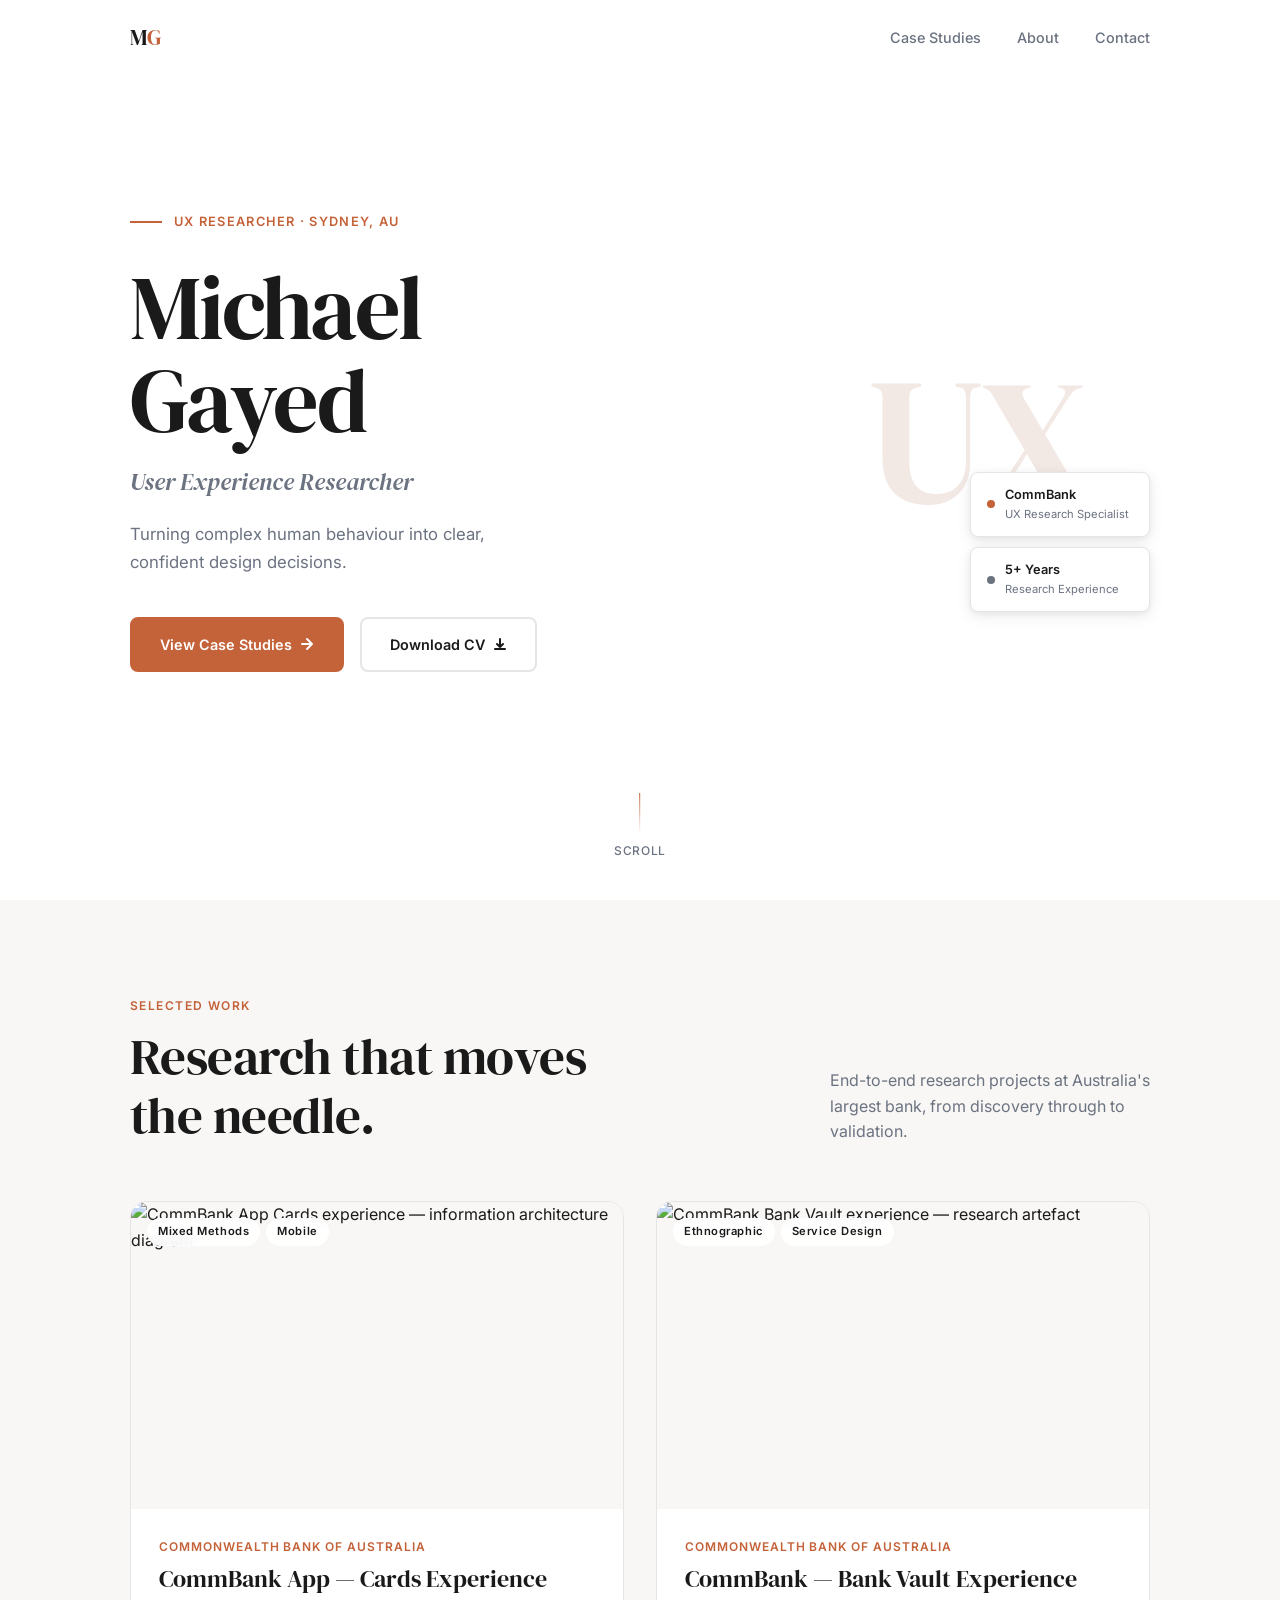
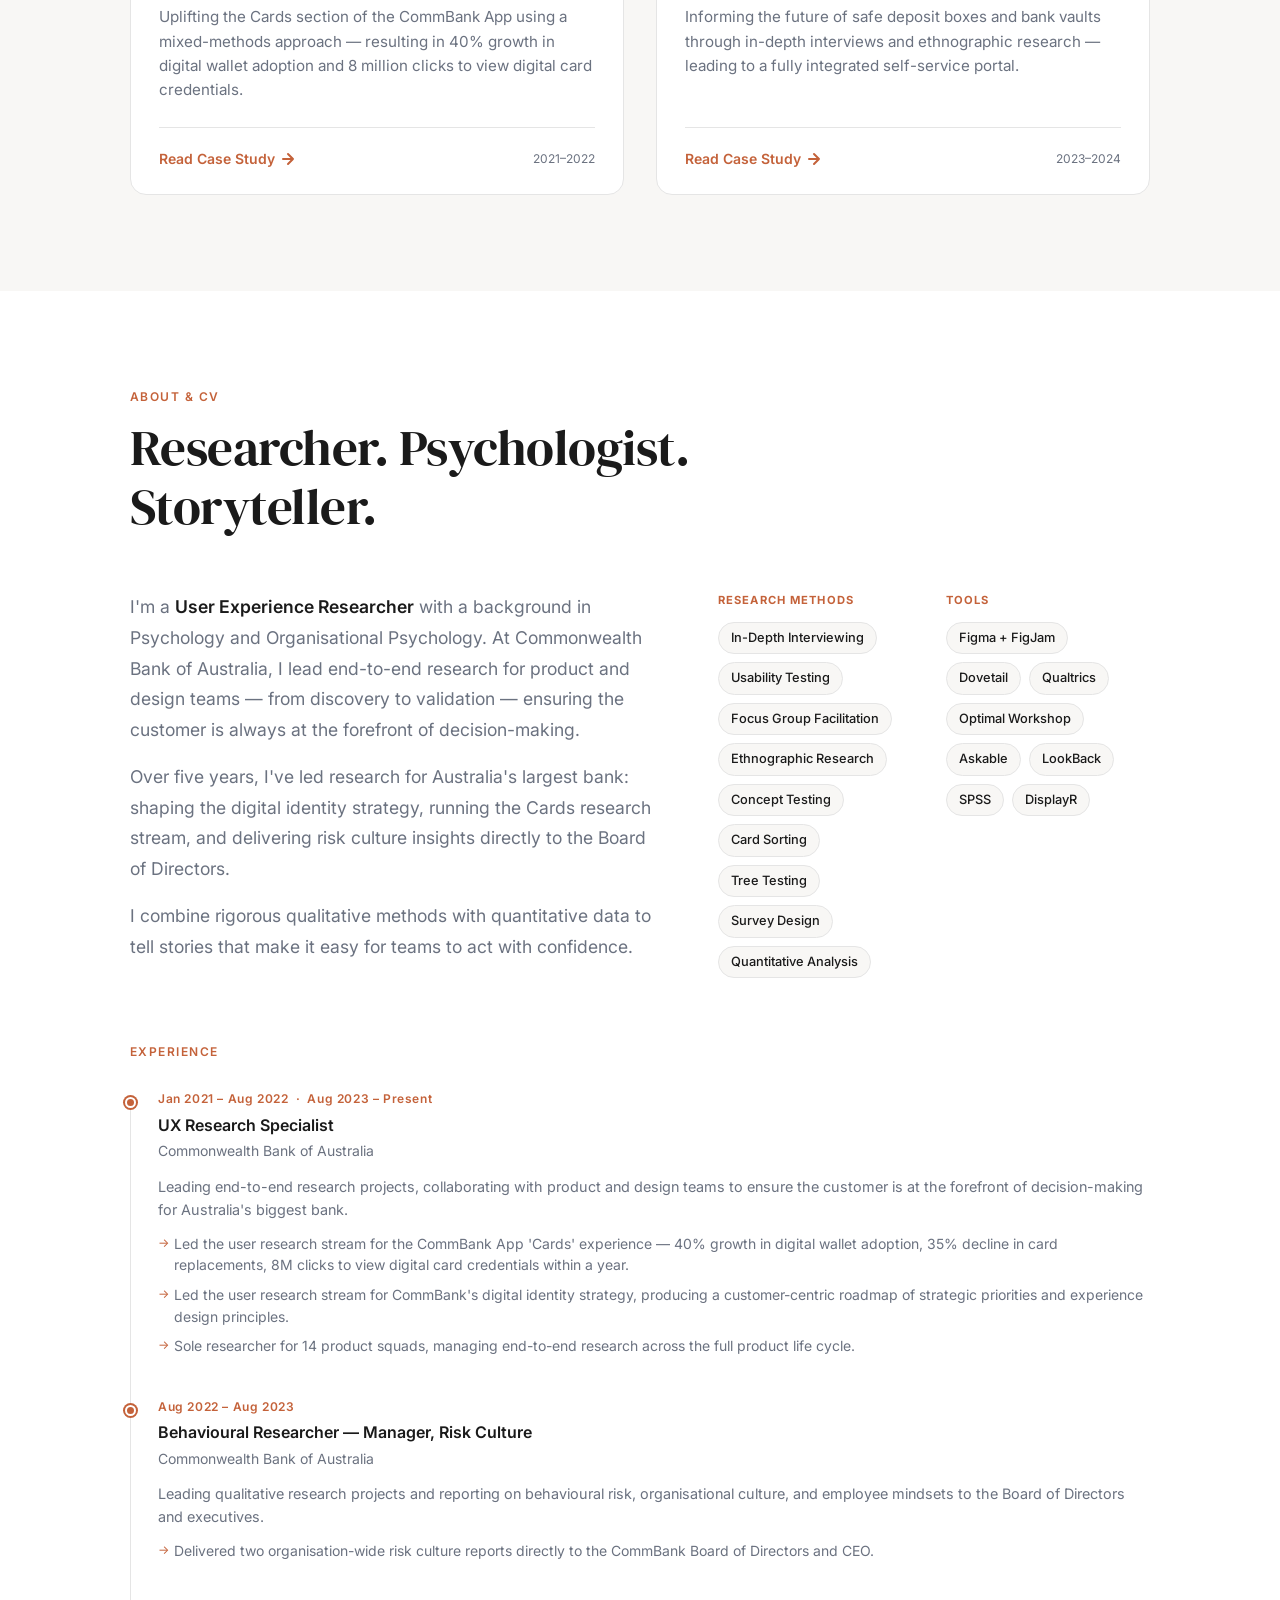
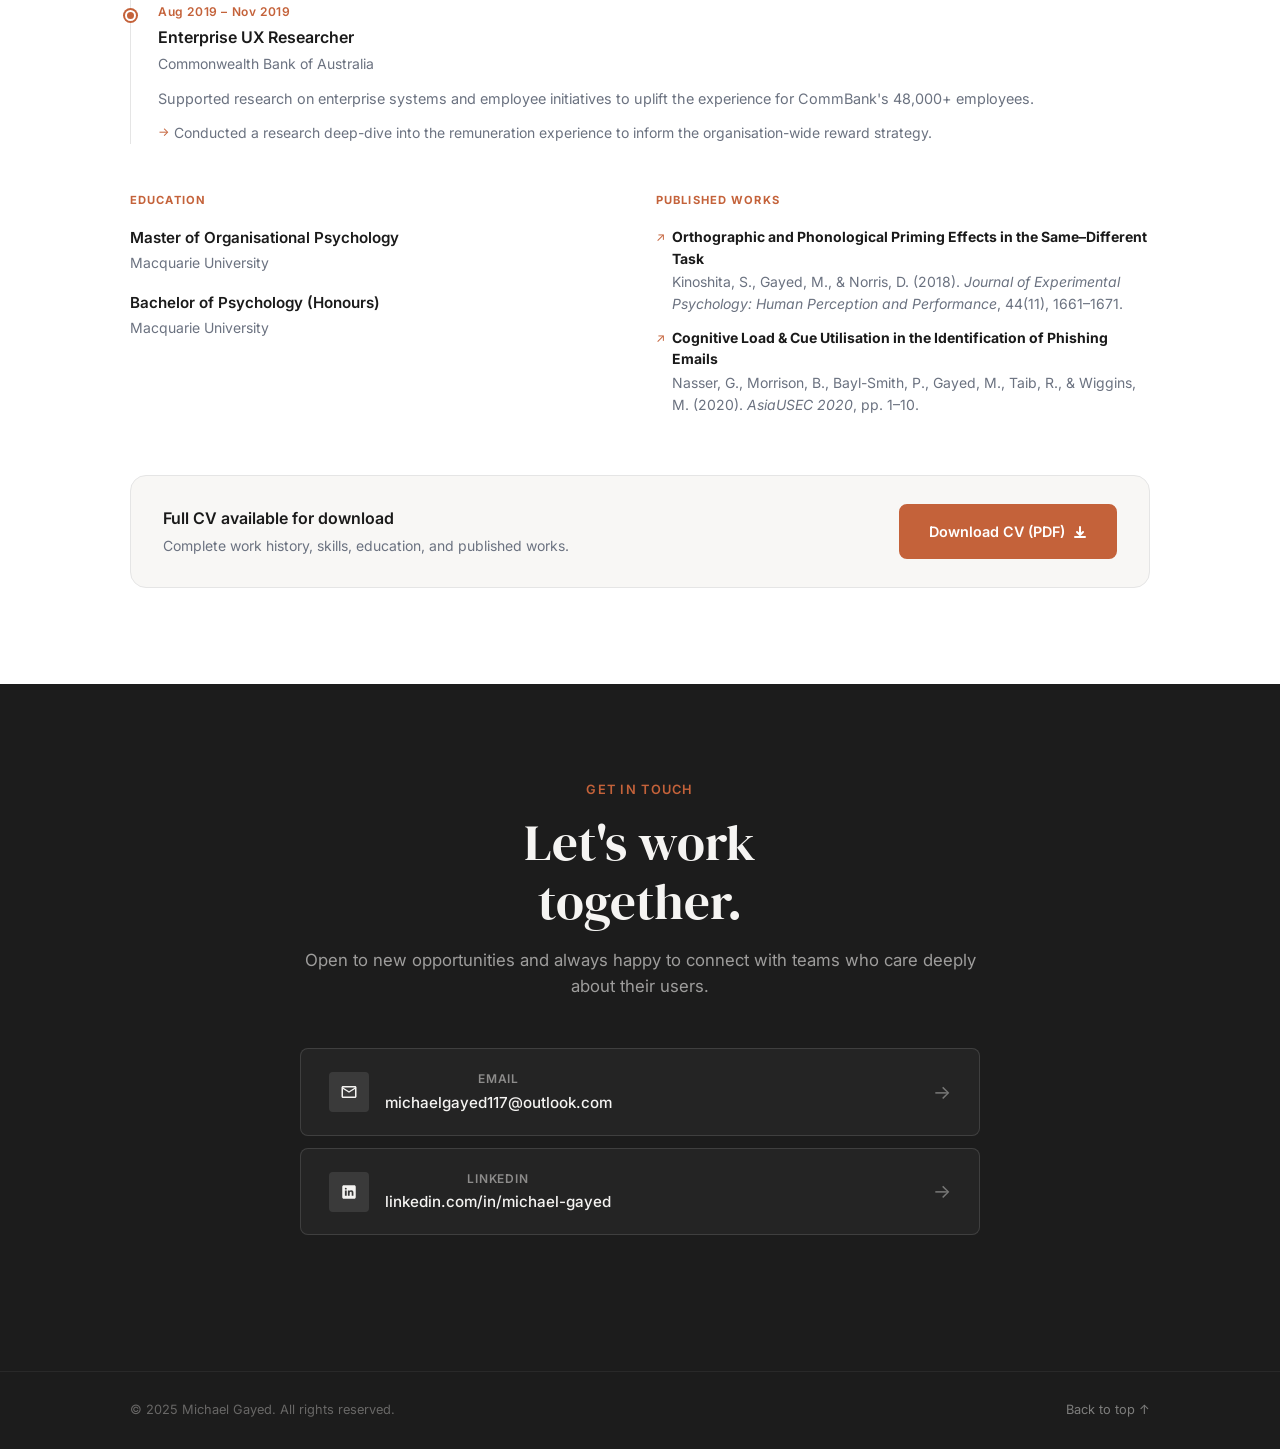
==== index.html @ c7fc8586 "Add portfolio website — HTML/CSS/JS with two case studies Builds the full personal portfolio for Mic" ====
<!DOCTYPE html>
<html lang="en">
<head>
  <meta charset="UTF-8" />
  <meta name="viewport" content="width=device-width, initial-scale=1.0" />
  <title>Michael Gayed — UX Researcher</title>
  <meta name="description" content="Michael Gayed is a User Experience Researcher at Commonwealth Bank of Australia, turning complex human behaviour into clear, confident design decisions." />
  <link rel="preconnect" href="https://fonts.googleapis.com" />
  <link rel="preconnect" href="https://fonts.gstatic.com" crossorigin />
  <link href="https://fonts.googleapis.com/css2?family=DM+Serif+Display:ital@0;1&family=Inter:wght@400;500;600;700&display=swap" rel="stylesheet" />
  <link rel="stylesheet" href="css/styles.css" />
</head>
<body>

  <!-- ============================================================
       NAV
       ============================================================ -->
  <nav class="nav" role="navigation" aria-label="Main navigation">
    <div class="nav__inner">
      <a href="#" class="nav__logo">M<span>G</span></a>
      <ul class="nav__links">
        <li><a href="#work">Case Studies</a></li>
        <li><a href="#about">About</a></li>
        <li><a href="#contact">Contact</a></li>
      </ul>
    </div>
  </nav>

  <!-- ============================================================
       HERO
       ============================================================ -->
  <section class="hero section" id="home">
    <div class="container">
      <div class="hero__inner">

        <div class="hero__content">
          <div class="hero__eyebrow fade-in">
            <div class="hero__eyebrow-line"></div>
            <span class="hero__eyebrow-text">UX Researcher · Sydney, AU</span>
          </div>

          <h1 class="hero__name fade-in fade-in-delay-1">Michael<br>Gayed</h1>

          <p class="hero__title fade-in fade-in-delay-2">User Experience Researcher</p>

          <p class="hero__tagline fade-in fade-in-delay-3">
            Turning complex human behaviour into clear,<br>confident design decisions.
          </p>

          <div class="hero__ctas fade-in fade-in-delay-4">
            <a href="#work" class="btn btn--primary">
              View Case Studies
              <svg width="14" height="14" viewBox="0 0 14 14" fill="none" stroke="currentColor" stroke-width="2" stroke-linecap="round" stroke-linejoin="round"><path d="M2 7h10M7 2l5 5-5 5"/></svg>
            </a>
            <a href="Content/Assests/CV _ Resume (Community).pdf" download class="btn btn--outline">
              Download CV
              <svg width="14" height="14" viewBox="0 0 14 14" fill="none" stroke="currentColor" stroke-width="2" stroke-linecap="round" stroke-linejoin="round"><path d="M7 2v8M4 7l3 3 3-3M2 12h10"/></svg>
            </a>
          </div>
        </div>

        <div class="hero__visual" aria-hidden="true">
          <div class="hero__abstract">
            <span class="hero__abstract-text">UX</span>
            <div class="hero__badge-stack">
              <div class="hero__badge">
                <div class="hero__badge-dot"></div>
                <div>
                  <div class="hero__badge-label">CommBank</div>
                  <div class="hero__badge-sub">UX Research Specialist</div>
                </div>
              </div>
              <div class="hero__badge">
                <div class="hero__badge-dot" style="background:#6B7280"></div>
                <div>
                  <div class="hero__badge-label">5+ Years</div>
                  <div class="hero__badge-sub">Research Experience</div>
                </div>
              </div>
            </div>
          </div>
        </div>

      </div>
    </div>

    <div class="hero__scroll" aria-hidden="true">
      <div class="hero__scroll-line"></div>
      <span>Scroll</span>
    </div>
  </section>

  <!-- ============================================================
       CASE STUDIES
       ============================================================ -->
  <section class="section section--surface" id="work">
    <div class="container">

      <div class="work__header">
        <div class="work__heading-group fade-in">
          <span class="section-label">Selected Work</span>
          <h2 class="display-lg">Research that moves<br>the needle.</h2>
        </div>
        <p class="body-md text-secondary fade-in fade-in-delay-1" style="max-width:320px">
          End-to-end research projects at Australia's largest bank, from discovery through to validation.
        </p>
      </div>

      <div class="grid-2">

        <!-- Card 1: CommBank Cards -->
        <article class="card fade-in fade-in-delay-1">
          <div class="card__thumb">
            <img
              src="Content/Assests/images/Case study 1 images/image 12.png"
              alt="CommBank App Cards experience — information architecture diagram"
              loading="lazy"
            />
            <div class="card__tags">
              <span class="tag">Mixed Methods</span>
              <span class="tag">Mobile</span>
            </div>
          </div>
          <div class="card__body">
            <div class="card__org">Commonwealth Bank of Australia</div>
            <h3 class="card__title">CommBank App — Cards Experience</h3>
            <p class="card__summary">
              Uplifting the Cards section of the CommBank App using a mixed-methods approach — resulting in 40% growth in digital wallet adoption and 8 million clicks to view digital card credentials.
            </p>
            <div class="card__footer">
              <a href="case-study-1.html" class="card__link">
                Read Case Study
                <svg width="14" height="14" viewBox="0 0 14 14" fill="none" stroke="currentColor" stroke-width="2" stroke-linecap="round" stroke-linejoin="round"><path d="M2 7h10M7 2l5 5-5 5"/></svg>
              </a>
              <div class="card__meta-row">
                <span class="card__meta-item">2021–2022</span>
              </div>
            </div>
          </div>
        </article>

        <!-- Card 2: Bank Vault -->
        <article class="card fade-in fade-in-delay-2">
          <div class="card__thumb">
            <img
              src="Content/Assests/images/Case study 2 images/image 13.png"
              alt="CommBank Bank Vault experience — research artefact"
              loading="lazy"
            />
            <div class="card__tags">
              <span class="tag">Ethnographic</span>
              <span class="tag">Service Design</span>
            </div>
          </div>
          <div class="card__body">
            <div class="card__org">Commonwealth Bank of Australia</div>
            <h3 class="card__title">CommBank — Bank Vault Experience</h3>
            <p class="card__summary">
              Informing the future of safe deposit boxes and bank vaults through in-depth interviews and ethnographic research — leading to a fully integrated self-service portal.
            </p>
            <div class="card__footer">
              <a href="case-study-2.html" class="card__link">
                Read Case Study
                <svg width="14" height="14" viewBox="0 0 14 14" fill="none" stroke="currentColor" stroke-width="2" stroke-linecap="round" stroke-linejoin="round"><path d="M2 7h10M7 2l5 5-5 5"/></svg>
              </a>
              <div class="card__meta-row">
                <span class="card__meta-item">2023–2024</span>
              </div>
            </div>
          </div>
        </article>

      </div>
    </div>
  </section>

  <!-- ============================================================
       ABOUT / CV
       ============================================================ -->
  <section class="section" id="about">
    <div class="container">

      <div class="fade-in" style="margin-bottom:56px">
        <span class="section-label">About &amp; CV</span>
        <h2 class="display-lg">Researcher. Psychologist.<br>Storyteller.</h2>
      </div>

      <!-- Bio + Skills -->
      <div class="about__top">
        <div class="about__bio fade-in fade-in-delay-1">
          <p>
            I'm a <strong>User Experience Researcher</strong> with a background in Psychology and Organisational Psychology. At Commonwealth Bank of Australia, I lead end-to-end research for product and design teams — from discovery to validation — ensuring the customer is always at the forefront of decision-making.
          </p>
          <p>
            Over five years, I've led research for Australia's largest bank: shaping the digital identity strategy, running the Cards research stream, and delivering risk culture insights directly to the Board of Directors.
          </p>
          <p>
            I combine rigorous qualitative methods with quantitative data to tell stories that make it easy for teams to act with confidence.
          </p>
        </div>

        <div class="skills-grid fade-in fade-in-delay-2">
          <div>
            <div class="skills-group__label">Research Methods</div>
            <div class="skills-group__tags">
              <span class="skill-tag">In-Depth Interviewing</span>
              <span class="skill-tag">Usability Testing</span>
              <span class="skill-tag">Focus Group Facilitation</span>
              <span class="skill-tag">Ethnographic Research</span>
              <span class="skill-tag">Concept Testing</span>
              <span class="skill-tag">Card Sorting</span>
              <span class="skill-tag">Tree Testing</span>
              <span class="skill-tag">Survey Design</span>
              <span class="skill-tag">Quantitative Analysis</span>
            </div>
          </div>
          <div>
            <div class="skills-group__label">Tools</div>
            <div class="skills-group__tags">
              <span class="skill-tag">Figma + FigJam</span>
              <span class="skill-tag">Dovetail</span>
              <span class="skill-tag">Qualtrics</span>
              <span class="skill-tag">Optimal Workshop</span>
              <span class="skill-tag">Askable</span>
              <span class="skill-tag">LookBack</span>
              <span class="skill-tag">SPSS</span>
              <span class="skill-tag">DisplayR</span>
            </div>
          </div>
        </div>
      </div>

      <!-- Experience Timeline -->
      <div class="fade-in">
        <span class="section-label" style="margin-bottom:28px">Experience</span>
        <div class="timeline">

          <div class="timeline__item">
            <div class="timeline__dot"></div>
            <div class="timeline__date">Jan 2021 – Aug 2022 &nbsp;·&nbsp; Aug 2023 – Present</div>
            <div class="timeline__role">UX Research Specialist</div>
            <div class="timeline__org">Commonwealth Bank of Australia</div>
            <p class="timeline__desc">
              Leading end-to-end research projects, collaborating with product and design teams to ensure the customer is at the forefront of decision-making for Australia's biggest bank.
            </p>
            <ul class="timeline__achievements">
              <li>Led the user research stream for the CommBank App 'Cards' experience — 40% growth in digital wallet adoption, 35% decline in card replacements, 8M clicks to view digital card credentials within a year.</li>
              <li>Led the user research stream for CommBank's digital identity strategy, producing a customer-centric roadmap of strategic priorities and experience design principles.</li>
              <li>Sole researcher for 14 product squads, managing end-to-end research across the full product life cycle.</li>
            </ul>
          </div>

          <div class="timeline__item">
            <div class="timeline__dot"></div>
            <div class="timeline__date">Aug 2022 – Aug 2023</div>
            <div class="timeline__role">Behavioural Researcher — Manager, Risk Culture</div>
            <div class="timeline__org">Commonwealth Bank of Australia</div>
            <p class="timeline__desc">
              Leading qualitative research projects and reporting on behavioural risk, organisational culture, and employee mindsets to the Board of Directors and executives.
            </p>
            <ul class="timeline__achievements">
              <li>Delivered two organisation-wide risk culture reports directly to the CommBank Board of Directors and CEO.</li>
            </ul>
          </div>

          <div class="timeline__item">
            <div class="timeline__dot"></div>
            <div class="timeline__date">Aug 2019 – Nov 2019</div>
            <div class="timeline__role">Enterprise UX Researcher</div>
            <div class="timeline__org">Commonwealth Bank of Australia</div>
            <p class="timeline__desc">
              Supported research on enterprise systems and employee initiatives to uplift the experience for CommBank's 48,000+ employees.
            </p>
            <ul class="timeline__achievements">
              <li>Conducted a research deep-dive into the remuneration experience to inform the organisation-wide reward strategy.</li>
            </ul>
          </div>

        </div>
      </div>

      <!-- Education + Publications -->
      <div class="about__bottom fade-in">
        <div>
          <div class="about__section-title">Education</div>
          <div class="edu-item">
            <div class="edu-item__degree">Master of Organisational Psychology</div>
            <div class="edu-item__school">Macquarie University</div>
          </div>
          <div class="edu-item">
            <div class="edu-item__degree">Bachelor of Psychology (Honours)</div>
            <div class="edu-item__school">Macquarie University</div>
          </div>
        </div>
        <div>
          <div class="about__section-title">Published Works</div>
          <div class="pub-item">
            <strong>Orthographic and Phonological Priming Effects in the Same–Different Task</strong>
            Kinoshita, S., Gayed, M., &amp; Norris, D. (2018). <em>Journal of Experimental Psychology: Human Perception and Performance</em>, 44(11), 1661–1671.
          </div>
          <div class="pub-item">
            <strong>Cognitive Load &amp; Cue Utilisation in the Identification of Phishing Emails</strong>
            Nasser, G., Morrison, B., Bayl-Smith, P., Gayed, M., Taib, R., &amp; Wiggins, M. (2020). <em>AsiaUSEC 2020</em>, pp. 1–10.
          </div>
        </div>
      </div>

      <!-- CV Download CTA -->
      <div class="about__cv-cta fade-in">
        <div class="about__cv-text">
          <h4>Full CV available for download</h4>
          <p>Complete work history, skills, education, and published works.</p>
        </div>
        <a href="Content/Assests/CV _ Resume (Community).pdf" download class="btn btn--primary">
          Download CV (PDF)
          <svg width="14" height="14" viewBox="0 0 14 14" fill="none" stroke="currentColor" stroke-width="2" stroke-linecap="round" stroke-linejoin="round"><path d="M7 2v8M4 7l3 3 3-3M2 12h10"/></svg>
        </a>
      </div>

    </div>
  </section>

  <!-- ============================================================
       CONTACT
       ============================================================ -->
  <section class="section section--dark" id="contact">
    <div class="container">
      <div class="contact__inner">

        <p class="contact__sub fade-in" style="font-size:0.8rem;letter-spacing:0.1em;text-transform:uppercase;font-weight:600;color:var(--accent);margin-bottom:12px;">Get in touch</p>
        <h2 class="contact__heading fade-in fade-in-delay-1">Let's work<br>together.</h2>
        <p class="contact__sub fade-in fade-in-delay-2">
          Open to new opportunities and always happy to connect with teams who care deeply about their users.
        </p>

        <div class="contact__links fade-in fade-in-delay-3">

          <a href="mailto:michaelgayed117@outlook.com" class="contact__link" aria-label="Send email to Michael Gayed">
            <div class="contact__link-left">
              <div class="contact__link-icon">
                <svg viewBox="0 0 24 24" xmlns="http://www.w3.org/2000/svg"><path d="M20 4H4C2.9 4 2 4.9 2 6v12c0 1.1.9 2 2 2h16c1.1 0 2-.9 2-2V6c0-1.1-.9-2-2-2zm0 2-8 5-8-5h16zm0 12H4V8l8 5 8-5v10z"/></svg>
              </div>
              <div>
                <div class="contact__link-label">Email</div>
                <div class="contact__link-value">michaelgayed117@outlook.com</div>
              </div>
            </div>
            <span class="contact__arrow">→</span>
          </a>

          <a href="https://linkedin.com/in/michael-gayed" target="_blank" rel="noopener noreferrer" class="contact__link" aria-label="View Michael Gayed on LinkedIn">
            <div class="contact__link-left">
              <div class="contact__link-icon">
                <svg viewBox="0 0 24 24" xmlns="http://www.w3.org/2000/svg"><path d="M19 3H5C3.9 3 3 3.9 3 5v14c0 1.1.9 2 2 2h14c1.1 0 2-.9 2-2V5c0-1.1-.9-2-2-2zM9 17H6.5v-7H9v7zM7.7 8.7c-.8 0-1.3-.5-1.3-1.2S6.9 6.3 7.7 6.3s1.3.5 1.3 1.2-.5 1.2-1.3 1.2zM18 17h-2.4v-3.8c0-1-.4-1.7-1.3-1.7-.7 0-1.1.5-1.3 1-.1.2-.1.4-.1.7V17H10.5s0-6.5 0-7H13v1c.3-.5.9-1.2 2.1-1.2 1.6 0 2.8 1 2.8 3.2V17z"/></svg>
              </div>
              <div>
                <div class="contact__link-label">LinkedIn</div>
                <div class="contact__link-value">linkedin.com/in/michael-gayed</div>
              </div>
            </div>
            <span class="contact__arrow">→</span>
          </a>

        </div>

      </div>
    </div>
  </section>

  <!-- ============================================================
       FOOTER
       ============================================================ -->
  <footer class="footer">
    <div class="footer__inner">
      <span class="footer__copy">© 2025 Michael Gayed. All rights reserved.</span>
      <a href="#home" class="footer__back">Back to top ↑</a>
    </div>
  </footer>

  <script src="js/main.js"></script>
</body>
</html>
---- css/styles.css ----
/* ============================================================
   DESIGN TOKENS
   ============================================================ */
:root {
  --white:        #FFFFFF;
  --surface:      #F8F7F5;
  --border:       #E5E5E5;
  --text-primary: #1A1A1A;
  --text-secondary:#6B7280;
  --accent:       #C4623A;
  --accent-light: #F2E8E4;
  --accent-dark:  #A34E2D;
  --dark-bg:      #1C1C1C;
  --dark-text:    #F5F4F2;

  --font-display: 'DM Serif Display', Georgia, serif;
  --font-body:    'Inter', -apple-system, sans-serif;

  --radius-sm:    4px;
  --radius-md:    8px;
  --radius-lg:    16px;

  --shadow-sm:    0 1px 3px rgba(0,0,0,0.06), 0 1px 2px rgba(0,0,0,0.04);
  --shadow-md:    0 4px 16px rgba(0,0,0,0.08), 0 2px 6px rgba(0,0,0,0.05);
  --shadow-lg:    0 12px 40px rgba(0,0,0,0.12), 0 4px 12px rgba(0,0,0,0.06);

  --max-width:    1100px;
  --section-pad:  96px;
}

/* ============================================================
   RESET & BASE
   ============================================================ */
*, *::before, *::after { box-sizing: border-box; margin: 0; padding: 0; }

html {
  scroll-behavior: smooth;
  font-size: 16px;
  -webkit-text-size-adjust: 100%;
}

body {
  font-family: var(--font-body);
  color: var(--text-primary);
  background: var(--white);
  line-height: 1.6;
  -webkit-font-smoothing: antialiased;
}

img {
  display: block;
  max-width: 100%;
  height: auto;
}

a {
  color: inherit;
  text-decoration: none;
}

ul { list-style: none; }

/* ============================================================
   TYPOGRAPHY
   ============================================================ */
.display-xl {
  font-family: var(--font-display);
  font-size: clamp(3rem, 6vw, 5.5rem);
  font-weight: 400;
  line-height: 1.08;
  letter-spacing: -0.02em;
}

.display-lg {
  font-family: var(--font-display);
  font-size: clamp(2rem, 4vw, 3.5rem);
  font-weight: 400;
  line-height: 1.15;
  letter-spacing: -0.01em;
}

.display-md {
  font-family: var(--font-display);
  font-size: clamp(1.5rem, 2.5vw, 2.25rem);
  font-weight: 400;
  line-height: 1.2;
}

h1, h2, h3, h4 {
  font-family: var(--font-body);
  font-weight: 600;
}

.section-label {
  font-size: 0.75rem;
  font-weight: 600;
  letter-spacing: 0.12em;
  text-transform: uppercase;
  color: var(--accent);
  display: block;
  margin-bottom: 12px;
}

.body-lg { font-size: 1.125rem; line-height: 1.7; }
.body-md { font-size: 1rem;     line-height: 1.6; }
.body-sm { font-size: 0.875rem; line-height: 1.55; }
.text-secondary { color: var(--text-secondary); }

/* ============================================================
   LAYOUT
   ============================================================ */
.container {
  width: 100%;
  max-width: var(--max-width);
  margin-inline: auto;
  padding-inline: 40px;
}

.section {
  padding-block: var(--section-pad);
}

.section--surface {
  background: var(--surface);
}

.section--dark {
  background: var(--dark-bg);
  color: var(--dark-text);
}

.grid-2 {
  display: grid;
  grid-template-columns: 1fr 1fr;
  gap: 32px;
}

.grid-3 {
  display: grid;
  grid-template-columns: repeat(3, 1fr);
  gap: 24px;
}

.flex-between {
  display: flex;
  align-items: center;
  justify-content: space-between;
}

/* ============================================================
   NAV
   ============================================================ */
.nav {
  position: fixed;
  top: 0;
  left: 0;
  right: 0;
  z-index: 100;
  padding: 20px 0;
  transition: background 0.3s, box-shadow 0.3s, padding 0.3s;
}

.nav.scrolled {
  background: rgba(255,255,255,0.92);
  backdrop-filter: blur(12px);
  -webkit-backdrop-filter: blur(12px);
  box-shadow: 0 1px 0 var(--border);
  padding: 14px 0;
}

.nav__inner {
  display: flex;
  align-items: center;
  justify-content: space-between;
  max-width: var(--max-width);
  margin-inline: auto;
  padding-inline: 40px;
}

.nav__logo {
  font-family: var(--font-display);
  font-size: 1.375rem;
  font-weight: 400;
  color: var(--text-primary);
  letter-spacing: -0.01em;
}

.nav__logo span {
  color: var(--accent);
}

.nav__links {
  display: flex;
  gap: 36px;
  align-items: center;
}

.nav__links a {
  font-size: 0.9rem;
  font-weight: 500;
  color: var(--text-secondary);
  transition: color 0.2s;
}

.nav__links a:hover {
  color: var(--text-primary);
}

/* ============================================================
   BUTTONS
   ============================================================ */
.btn {
  display: inline-flex;
  align-items: center;
  gap: 8px;
  font-family: var(--font-body);
  font-size: 0.9rem;
  font-weight: 600;
  border-radius: var(--radius-md);
  padding: 14px 28px;
  cursor: pointer;
  border: 2px solid transparent;
  transition: background 0.2s, color 0.2s, border-color 0.2s, transform 0.15s, box-shadow 0.2s;
  white-space: nowrap;
  text-decoration: none;
}

.btn:hover { transform: translateY(-1px); }
.btn:active { transform: translateY(0); }

.btn--primary {
  background: var(--accent);
  color: var(--white);
  border-color: var(--accent);
}

.btn--primary:hover {
  background: var(--accent-dark);
  border-color: var(--accent-dark);
  box-shadow: 0 4px 16px rgba(196,98,58,0.3);
}

.btn--outline {
  background: transparent;
  color: var(--text-primary);
  border-color: var(--border);
}

.btn--outline:hover {
  border-color: var(--text-primary);
  box-shadow: var(--shadow-sm);
}

.btn--outline-white {
  background: transparent;
  color: var(--dark-text);
  border-color: rgba(255,255,255,0.3);
}

.btn--outline-white:hover {
  border-color: rgba(255,255,255,0.7);
}

.btn--sm {
  font-size: 0.8rem;
  padding: 10px 20px;
}

/* ============================================================
   HERO
   ============================================================ */
.hero {
  min-height: 100vh;
  display: flex;
  align-items: center;
  padding-top: 80px;
  overflow: hidden;
  position: relative;
}

.hero__inner {
  display: grid;
  grid-template-columns: 1fr 0.55fr;
  gap: 60px;
  align-items: center;
  width: 100%;
}

.hero__eyebrow {
  display: flex;
  align-items: center;
  gap: 12px;
  margin-bottom: 28px;
}

.hero__eyebrow-line {
  width: 32px;
  height: 2px;
  background: var(--accent);
}

.hero__eyebrow-text {
  font-size: 0.8rem;
  font-weight: 600;
  letter-spacing: 0.1em;
  text-transform: uppercase;
  color: var(--accent);
}

.hero__name {
  font-family: var(--font-display);
  font-size: clamp(3.5rem, 7vw, 6.5rem);
  font-weight: 400;
  line-height: 1.04;
  letter-spacing: -0.025em;
  margin-bottom: 16px;
}

.hero__title {
  font-size: clamp(1.1rem, 2vw, 1.5rem);
  font-weight: 400;
  color: var(--text-secondary);
  margin-bottom: 20px;
  font-family: var(--font-display);
  font-style: italic;
}

.hero__tagline {
  font-size: 1.05rem;
  color: var(--text-secondary);
  max-width: 480px;
  line-height: 1.65;
  margin-bottom: 40px;
}

.hero__ctas {
  display: flex;
  gap: 16px;
  flex-wrap: wrap;
}

.hero__visual {
  position: relative;
  display: flex;
  align-items: center;
  justify-content: center;
}

.hero__abstract {
  position: relative;
  width: 100%;
  aspect-ratio: 1;
  max-width: 380px;
  margin-inline: auto;
}

.hero__abstract-text {
  font-family: var(--font-display);
  font-size: clamp(7rem, 14vw, 12rem);
  font-weight: 400;
  color: var(--accent-light);
  line-height: 1;
  user-select: none;
  position: absolute;
  top: 50%;
  left: 50%;
  transform: translate(-50%, -50%);
  white-space: nowrap;
}

.hero__badge-stack {
  position: absolute;
  bottom: 0;
  right: 0;
  display: flex;
  flex-direction: column;
  gap: 10px;
}

.hero__badge {
  background: var(--white);
  border: 1px solid var(--border);
  border-radius: var(--radius-md);
  padding: 12px 16px;
  box-shadow: var(--shadow-md);
  display: flex;
  align-items: center;
  gap: 10px;
  min-width: 180px;
}

.hero__badge-dot {
  width: 8px;
  height: 8px;
  border-radius: 50%;
  background: var(--accent);
  flex-shrink: 0;
}

.hero__badge-label {
  font-size: 0.8rem;
  font-weight: 600;
  color: var(--text-primary);
}

.hero__badge-sub {
  font-size: 0.7rem;
  color: var(--text-secondary);
  margin-top: 1px;
}

.hero__scroll {
  position: absolute;
  bottom: 40px;
  left: 50%;
  transform: translateX(-50%);
  display: flex;
  flex-direction: column;
  align-items: center;
  gap: 8px;
  color: var(--text-secondary);
  font-size: 0.75rem;
  font-weight: 500;
  letter-spacing: 0.05em;
  text-transform: uppercase;
}

.hero__scroll-line {
  width: 1px;
  height: 40px;
  background: linear-gradient(to bottom, var(--accent), transparent);
  animation: scroll-pulse 2s ease-in-out infinite;
}

@keyframes scroll-pulse {
  0%, 100% { opacity: 0.4; transform: scaleY(1); }
  50% { opacity: 1; transform: scaleY(1.1); }
}

/* ============================================================
   CASE STUDY CARDS
   ============================================================ */
.work__header {
  display: flex;
  align-items: flex-end;
  justify-content: space-between;
  margin-bottom: 56px;
  gap: 24px;
}

.work__heading-group {}

.card {
  background: var(--white);
  border: 1px solid var(--border);
  border-radius: var(--radius-lg);
  overflow: hidden;
  transition: transform 0.25s ease, box-shadow 0.25s ease, border-color 0.25s ease;
  display: flex;
  flex-direction: column;
}

.card:hover {
  transform: translateY(-6px);
  box-shadow: var(--shadow-lg);
  border-color: transparent;
}

.card__thumb {
  aspect-ratio: 16/10;
  overflow: hidden;
  background: var(--surface);
  position: relative;
}

.card__thumb img {
  width: 100%;
  height: 100%;
  object-fit: cover;
  transition: transform 0.4s ease;
}

.card:hover .card__thumb img {
  transform: scale(1.03);
}

.card__thumb-placeholder {
  width: 100%;
  height: 100%;
  display: flex;
  align-items: center;
  justify-content: center;
  background: linear-gradient(135deg, var(--accent-light) 0%, #EDD5C8 100%);
}

.card__thumb-icon {
  font-family: var(--font-display);
  font-size: 3rem;
  color: var(--accent);
  opacity: 0.5;
}

.card__tags {
  position: absolute;
  top: 16px;
  left: 16px;
  display: flex;
  gap: 6px;
  flex-wrap: wrap;
}

.tag {
  font-size: 0.7rem;
  font-weight: 600;
  letter-spacing: 0.05em;
  padding: 4px 10px;
  border-radius: 99px;
  background: rgba(255,255,255,0.9);
  backdrop-filter: blur(4px);
  color: var(--text-primary);
  border: 1px solid rgba(255,255,255,0.6);
}

.card__body {
  padding: 28px 28px 24px;
  flex: 1;
  display: flex;
  flex-direction: column;
}

.card__org {
  font-size: 0.75rem;
  font-weight: 600;
  letter-spacing: 0.08em;
  text-transform: uppercase;
  color: var(--accent);
  margin-bottom: 8px;
}

.card__title {
  font-family: var(--font-display);
  font-size: 1.5rem;
  font-weight: 400;
  line-height: 1.2;
  margin-bottom: 12px;
  color: var(--text-primary);
}

.card__summary {
  font-size: 0.95rem;
  color: var(--text-secondary);
  line-height: 1.6;
  margin-bottom: 24px;
  flex: 1;
}

.card__footer {
  display: flex;
  align-items: center;
  justify-content: space-between;
  padding-top: 20px;
  border-top: 1px solid var(--border);
}

.card__link {
  display: inline-flex;
  align-items: center;
  gap: 6px;
  font-size: 0.875rem;
  font-weight: 600;
  color: var(--accent);
  transition: gap 0.2s;
}

.card__link:hover { gap: 10px; }

.card__meta-row {
  display: flex;
  gap: 12px;
}

.card__meta-item {
  font-size: 0.75rem;
  color: var(--text-secondary);
  display: flex;
  align-items: center;
  gap: 4px;
}

/* ============================================================
   CV / ABOUT
   ============================================================ */
.about__top {
  display: grid;
  grid-template-columns: 1.1fr 0.9fr;
  gap: 60px;
  margin-bottom: 64px;
}

.about__bio {
  font-size: 1.1rem;
  line-height: 1.75;
  color: var(--text-secondary);
}

.about__bio p + p { margin-top: 16px; }

.about__bio strong {
  color: var(--text-primary);
  font-weight: 600;
}

.skills-grid {
  display: grid;
  grid-template-columns: 1fr 1fr;
  gap: 24px;
}

.skills-group__label {
  font-size: 0.7rem;
  font-weight: 700;
  letter-spacing: 0.1em;
  text-transform: uppercase;
  color: var(--accent);
  margin-bottom: 12px;
}

.skills-group__tags {
  display: flex;
  flex-wrap: wrap;
  gap: 8px;
}

.skill-tag {
  font-size: 0.8rem;
  font-weight: 500;
  padding: 5px 12px;
  border-radius: 99px;
  background: var(--surface);
  color: var(--text-primary);
  border: 1px solid var(--border);
  transition: background 0.15s, border-color 0.15s;
}

.skill-tag:hover {
  background: var(--accent-light);
  border-color: var(--accent);
  color: var(--accent-dark);
}

/* Timeline */
.timeline {
  position: relative;
  margin-bottom: 48px;
}

.timeline::before {
  content: '';
  position: absolute;
  left: 0;
  top: 8px;
  bottom: 0;
  width: 1px;
  background: var(--border);
}

.timeline__item {
  position: relative;
  padding-left: 28px;
  padding-bottom: 40px;
}

.timeline__item:last-child { padding-bottom: 0; }

.timeline__dot {
  position: absolute;
  left: -5px;
  top: 8px;
  width: 11px;
  height: 11px;
  border-radius: 50%;
  background: var(--accent);
  border: 2px solid var(--white);
  box-shadow: 0 0 0 2px var(--accent);
}

.timeline__date {
  font-size: 0.75rem;
  font-weight: 600;
  color: var(--accent);
  letter-spacing: 0.05em;
  margin-bottom: 4px;
}

.timeline__role {
  font-size: 1rem;
  font-weight: 600;
  color: var(--text-primary);
  margin-bottom: 2px;
}

.timeline__org {
  font-size: 0.875rem;
  color: var(--text-secondary);
  margin-bottom: 12px;
}

.timeline__desc {
  font-size: 0.9rem;
  color: var(--text-secondary);
  line-height: 1.6;
  margin-bottom: 12px;
}

.timeline__achievements {
  list-style: none;
  display: flex;
  flex-direction: column;
  gap: 8px;
}

.timeline__achievements li {
  font-size: 0.875rem;
  color: var(--text-secondary);
  line-height: 1.55;
  padding-left: 16px;
  position: relative;
}

.timeline__achievements li::before {
  content: '→';
  position: absolute;
  left: 0;
  color: var(--accent);
  font-size: 0.75rem;
  top: 1px;
}

.about__bottom {
  display: grid;
  grid-template-columns: 1fr 1fr;
  gap: 32px;
  margin-bottom: 48px;
}

.about__section-title {
  font-size: 0.7rem;
  font-weight: 700;
  letter-spacing: 0.1em;
  text-transform: uppercase;
  color: var(--accent);
  margin-bottom: 16px;
}

.edu-item {
  margin-bottom: 16px;
}

.edu-item__degree {
  font-size: 0.95rem;
  font-weight: 600;
  color: var(--text-primary);
  margin-bottom: 2px;
}

.edu-item__school {
  font-size: 0.875rem;
  color: var(--text-secondary);
}

.pub-item {
  font-size: 0.875rem;
  color: var(--text-secondary);
  line-height: 1.55;
  padding-left: 16px;
  position: relative;
  margin-bottom: 12px;
}

.pub-item::before {
  content: '↗';
  position: absolute;
  left: 0;
  color: var(--accent);
  font-size: 0.75rem;
  top: 2px;
}

.pub-item strong {
  color: var(--text-primary);
  display: block;
  margin-bottom: 2px;
}

.about__cv-cta {
  display: flex;
  align-items: center;
  gap: 20px;
  padding: 28px 32px;
  background: var(--surface);
  border-radius: var(--radius-lg);
  border: 1px solid var(--border);
}

.about__cv-text {
  flex: 1;
}

.about__cv-text h4 {
  font-size: 1rem;
  font-weight: 600;
  margin-bottom: 4px;
}

.about__cv-text p {
  font-size: 0.875rem;
  color: var(--text-secondary);
}

/* ============================================================
   CONTACT
   ============================================================ */
.contact__inner {
  max-width: 680px;
  margin-inline: auto;
  text-align: center;
}

.contact__heading {
  font-family: var(--font-display);
  font-size: clamp(2.2rem, 4vw, 3.5rem);
  font-weight: 400;
  color: var(--dark-text);
  margin-bottom: 16px;
  line-height: 1.15;
}

.contact__sub {
  font-size: 1.05rem;
  color: rgba(245,244,242,0.6);
  margin-bottom: 48px;
  line-height: 1.6;
}

.contact__links {
  display: flex;
  flex-direction: column;
  gap: 12px;
  margin-bottom: 40px;
}

.contact__link {
  display: flex;
  align-items: center;
  justify-content: space-between;
  padding: 20px 28px;
  border: 1px solid rgba(255,255,255,0.12);
  border-radius: var(--radius-md);
  transition: background 0.2s, border-color 0.2s;
  background: rgba(255,255,255,0.04);
}

.contact__link:hover {
  background: rgba(255,255,255,0.08);
  border-color: rgba(255,255,255,0.25);
}

.contact__link-left {
  display: flex;
  align-items: center;
  gap: 16px;
}

.contact__link-icon {
  width: 40px;
  height: 40px;
  border-radius: var(--radius-sm);
  background: rgba(255,255,255,0.1);
  display: flex;
  align-items: center;
  justify-content: center;
  flex-shrink: 0;
}

.contact__link-icon svg {
  width: 18px;
  height: 18px;
  fill: var(--dark-text);
}

.contact__link-label {
  font-size: 0.75rem;
  font-weight: 600;
  letter-spacing: 0.08em;
  text-transform: uppercase;
  color: rgba(245,244,242,0.5);
  margin-bottom: 2px;
}

.contact__link-value {
  font-size: 0.95rem;
  font-weight: 500;
  color: var(--dark-text);
}

.contact__arrow {
  color: rgba(245,244,242,0.4);
  font-size: 1.2rem;
  transition: color 0.2s, transform 0.2s;
}

.contact__link:hover .contact__arrow {
  color: var(--dark-text);
  transform: translateX(4px);
}

/* ============================================================
   FOOTER
   ============================================================ */
.footer {
  background: var(--dark-bg);
  border-top: 1px solid rgba(255,255,255,0.06);
  padding: 28px 0;
}

.footer__inner {
  display: flex;
  align-items: center;
  justify-content: space-between;
  max-width: var(--max-width);
  margin-inline: auto;
  padding-inline: 40px;
}

.footer__copy {
  font-size: 0.8rem;
  color: rgba(245,244,242,0.35);
}

.footer__back {
  font-size: 0.8rem;
  color: rgba(245,244,242,0.45);
  transition: color 0.2s;
}

.footer__back:hover { color: var(--dark-text); }

/* ============================================================
   CASE STUDY PAGE
   ============================================================ */
.cs-nav {
  position: fixed;
  top: 0; left: 0; right: 0;
  z-index: 100;
  padding: 20px 0;
  background: rgba(255,255,255,0.92);
  backdrop-filter: blur(12px);
  -webkit-backdrop-filter: blur(12px);
  border-bottom: 1px solid var(--border);
  transition: padding 0.3s;
}

.cs-nav__inner {
  display: flex;
  align-items: center;
  justify-content: space-between;
  max-width: var(--max-width);
  margin-inline: auto;
  padding-inline: 40px;
}

.cs-nav__back {
  display: inline-flex;
  align-items: center;
  gap: 8px;
  font-size: 0.875rem;
  font-weight: 600;
  color: var(--text-secondary);
  transition: color 0.2s, gap 0.2s;
}

.cs-nav__back:hover {
  color: var(--text-primary);
  gap: 12px;
}

.cs-nav__back-arrow {
  font-size: 1rem;
  transition: transform 0.2s;
}

.cs-nav__back:hover .cs-nav__back-arrow {
  transform: translateX(-3px);
}

.cs-nav__logo {
  font-family: var(--font-display);
  font-size: 1.2rem;
  color: var(--text-primary);
}

.cs-nav__logo span { color: var(--accent); }

/* Case study hero */
.cs-hero {
  padding-top: 120px;
  padding-bottom: 64px;
  border-bottom: 1px solid var(--border);
}

.cs-hero__label {
  display: inline-flex;
  align-items: center;
  gap: 8px;
  font-size: 0.75rem;
  font-weight: 600;
  letter-spacing: 0.1em;
  text-transform: uppercase;
  color: var(--accent);
  margin-bottom: 20px;
}

.cs-hero__title {
  font-family: var(--font-display);
  font-size: clamp(2.2rem, 5vw, 4rem);
  font-weight: 400;
  line-height: 1.1;
  letter-spacing: -0.02em;
  max-width: 700px;
  margin-bottom: 20px;
}

.cs-hero__subtitle {
  font-size: 1.1rem;
  color: var(--text-secondary);
  max-width: 580px;
  line-height: 1.65;
  margin-bottom: 36px;
}

.cs-meta {
  display: flex;
  gap: 40px;
  flex-wrap: wrap;
}

.cs-meta__item {}

.cs-meta__label {
  font-size: 0.7rem;
  font-weight: 700;
  letter-spacing: 0.1em;
  text-transform: uppercase;
  color: var(--accent);
  margin-bottom: 4px;
}

.cs-meta__value {
  font-size: 0.9rem;
  font-weight: 500;
  color: var(--text-primary);
}

/* Case study sections */
.cs-section {
  padding-block: 64px;
  border-bottom: 1px solid var(--border);
}

.cs-section:last-of-type { border-bottom: none; }

.cs-section__header {
  margin-bottom: 36px;
}

.cs-section__title {
  font-family: var(--font-display);
  font-size: 1.75rem;
  font-weight: 400;
  color: var(--text-primary);
  margin-top: 8px;
}

/* Research questions */
.rq-list {
  display: flex;
  flex-direction: column;
  gap: 12px;
  counter-reset: rq;
}

.rq-item {
  display: flex;
  align-items: flex-start;
  gap: 20px;
  padding: 20px 24px;
  background: var(--surface);
  border-radius: var(--radius-md);
  border: 1px solid var(--border);
  counter-increment: rq;
}

.rq-item::before {
  content: counter(rq, decimal-leading-zero);
  font-family: var(--font-display);
  font-size: 1.5rem;
  color: var(--accent);
  opacity: 0.6;
  flex-shrink: 0;
  line-height: 1;
  margin-top: 2px;
}

.rq-item__text {
  font-size: 0.95rem;
  line-height: 1.6;
  color: var(--text-primary);
}

/* Methods */
.methods-grid {
  display: grid;
  grid-template-columns: repeat(auto-fit, minmax(200px, 1fr));
  gap: 16px;
}

.method-card {
  padding: 24px;
  border: 1px solid var(--border);
  border-radius: var(--radius-md);
  background: var(--white);
  transition: border-color 0.2s, box-shadow 0.2s;
}

.method-card:hover {
  border-color: var(--accent);
  box-shadow: 0 4px 16px rgba(196,98,58,0.1);
}

.method-card__icon {
  font-size: 1.5rem;
  margin-bottom: 12px;
}

.method-card__name {
  font-size: 0.9rem;
  font-weight: 600;
  color: var(--text-primary);
  margin-bottom: 4px;
}

.method-card__desc {
  font-size: 0.8rem;
  color: var(--text-secondary);
  line-height: 1.5;
}

/* Stats */
.stats-grid {
  display: grid;
  grid-template-columns: repeat(auto-fit, minmax(180px, 1fr));
  gap: 20px;
}

.stat-card {
  padding: 28px 24px;
  border-radius: var(--radius-md);
  background: var(--white);
  border: 1px solid var(--border);
  text-align: center;
  transition: border-color 0.2s, transform 0.2s;
}

.stat-card:hover {
  border-color: var(--accent);
  transform: translateY(-2px);
}

.stat-card__number {
  font-family: var(--font-display);
  font-size: 2.75rem;
  font-weight: 400;
  color: var(--accent);
  line-height: 1;
  margin-bottom: 6px;
}

.stat-card__direction {
  display: inline-flex;
  align-items: center;
  gap: 4px;
  font-size: 0.75rem;
  font-weight: 600;
  padding: 2px 8px;
  border-radius: 99px;
  margin-bottom: 8px;
}

.stat-card__direction--up {
  background: #ECFDF5;
  color: #065F46;
}

.stat-card__direction--down {
  background: #FEF2F2;
  color: #991B1B;
}

.stat-card__label {
  font-size: 0.8rem;
  color: var(--text-secondary);
  line-height: 1.4;
}

/* Insights */
.insights-grid {
  display: grid;
  grid-template-columns: 1fr 1fr;
  gap: 20px;
  margin-bottom: 32px;
}

.insight-card {
  padding: 28px;
  border-radius: var(--radius-md);
  border: 1px solid var(--border);
  background: var(--white);
}

.insight-card--accent {
  background: var(--accent-light);
  border-color: rgba(196,98,58,0.2);
}

.insight-card__icon {
  font-size: 1.75rem;
  margin-bottom: 12px;
}

.insight-card__title {
  font-size: 1rem;
  font-weight: 700;
  color: var(--text-primary);
  margin-bottom: 8px;
}

.insight-card__text {
  font-size: 0.875rem;
  color: var(--text-secondary);
  line-height: 1.6;
}

/* Gallery */
.gallery {
  display: grid;
  grid-template-columns: repeat(auto-fit, minmax(260px, 1fr));
  gap: 16px;
}

.gallery__item {
  border-radius: var(--radius-md);
  overflow: hidden;
  background: var(--surface);
  border: 1px solid var(--border);
  aspect-ratio: 4/3;
}

.gallery__item img {
  width: 100%;
  height: 100%;
  object-fit: cover;
  transition: transform 0.4s ease;
}

.gallery__item:hover img {
  transform: scale(1.04);
}

/* Outcome block */
.outcome-block {
  padding: 36px;
  background: var(--dark-bg);
  border-radius: var(--radius-lg);
  color: var(--dark-text);
}

.outcome-block__title {
  font-family: var(--font-display);
  font-size: 1.4rem;
  font-weight: 400;
  margin-bottom: 12px;
  color: var(--dark-text);
}

.outcome-block__text {
  font-size: 0.95rem;
  line-height: 1.7;
  color: rgba(245,244,242,0.7);
}

/* Case study CTA */
.cs-cta {
  padding-block: 64px;
  text-align: center;
}

.cs-cta__label {
  font-size: 0.75rem;
  font-weight: 600;
  letter-spacing: 0.1em;
  text-transform: uppercase;
  color: var(--accent);
  margin-bottom: 12px;
}

.cs-cta__title {
  font-family: var(--font-display);
  font-size: 2rem;
  font-weight: 400;
  color: var(--text-primary);
  margin-bottom: 28px;
}

.cs-cta__buttons {
  display: flex;
  gap: 12px;
  justify-content: center;
  flex-wrap: wrap;
}

/* ============================================================
   ANIMATIONS
   ============================================================ */
.fade-in {
  opacity: 0;
  transform: translateY(24px);
  transition: opacity 0.65s ease, transform 0.65s ease;
}

.fade-in.visible {
  opacity: 1;
  transform: translateY(0);
}

.fade-in-delay-1 { transition-delay: 0.1s; }
.fade-in-delay-2 { transition-delay: 0.2s; }
.fade-in-delay-3 { transition-delay: 0.3s; }
.fade-in-delay-4 { transition-delay: 0.4s; }

/* ============================================================
   RESPONSIVE
   ============================================================ */
@media (max-width: 768px) {
  :root {
    --section-pad: 56px;
  }

  .container { padding-inline: 20px; }

  /* nav */
  .nav__links { display: none; }
  .nav__inner { padding-inline: 20px; }

  /* hero */
  .hero__inner {
    grid-template-columns: 1fr;
    text-align: left;
    gap: 40px;
  }

  .hero__visual { display: none; }

  .hero__ctas { gap: 12px; }

  .hero__scroll { display: none; }

  /* work */
  .work__header { flex-direction: column; align-items: flex-start; }
  .grid-2 { grid-template-columns: 1fr; }
  .grid-3 { grid-template-columns: 1fr; }

  /* about */
  .about__top { grid-template-columns: 1fr; gap: 40px; }
  .about__bottom { grid-template-columns: 1fr; }
  .skills-grid { grid-template-columns: 1fr; }
  .about__cv-cta { flex-direction: column; text-align: center; }

  /* contact */
  .contact__link { padding: 16px 20px; }

  /* footer */
  .footer__inner { flex-direction: column; gap: 8px; text-align: center; }
  .footer__inner { padding-inline: 20px; }

  /* case study */
  .cs-nav__inner { padding-inline: 20px; }
  .cs-meta { gap: 20px; }
  .stats-grid { grid-template-columns: 1fr 1fr; }
  .insights-grid { grid-template-columns: 1fr; }
  .methods-grid { grid-template-columns: 1fr 1fr; }
}

@media (max-width: 480px) {
  .hero__ctas { flex-direction: column; }
  .hero__ctas .btn { width: 100%; justify-content: center; }
  .stats-grid { grid-template-columns: 1fr; }
  .methods-grid { grid-template-columns: 1fr; }
  .cs-cta__buttons { flex-direction: column; align-items: center; }
}
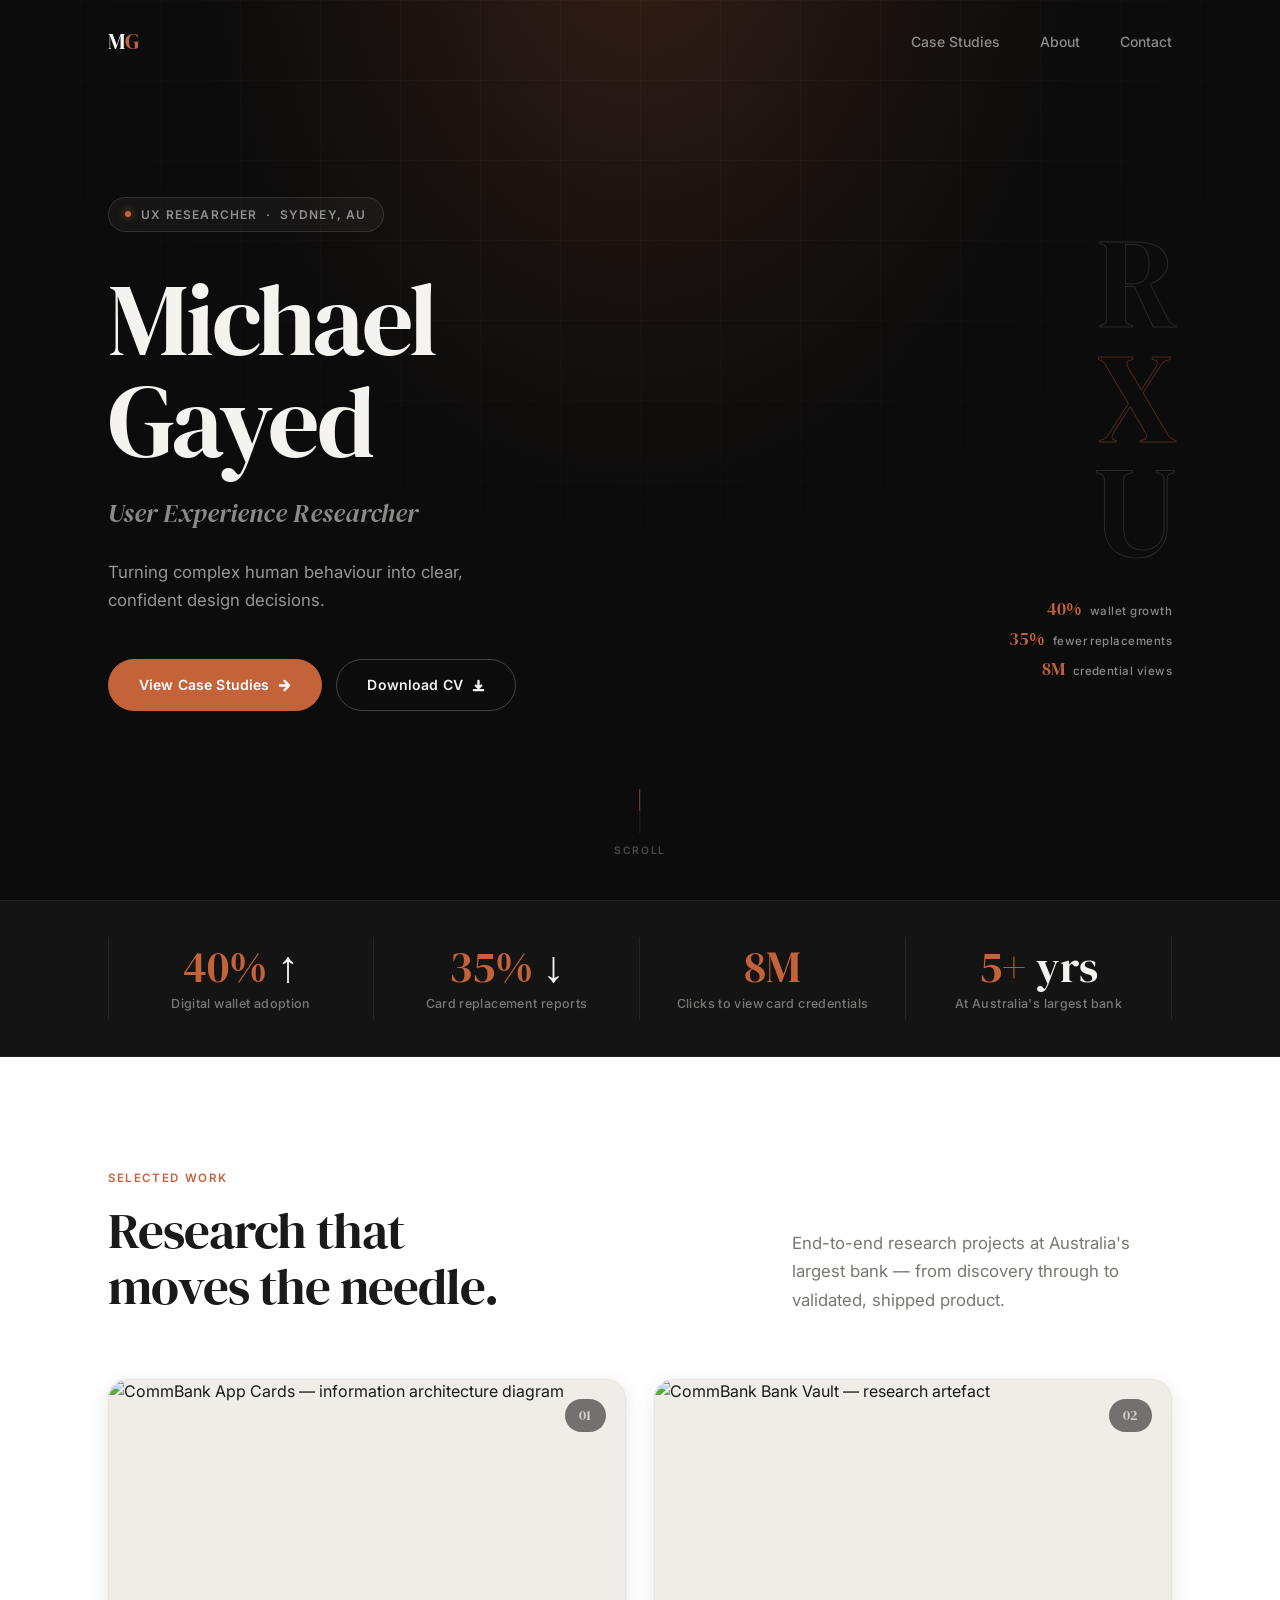
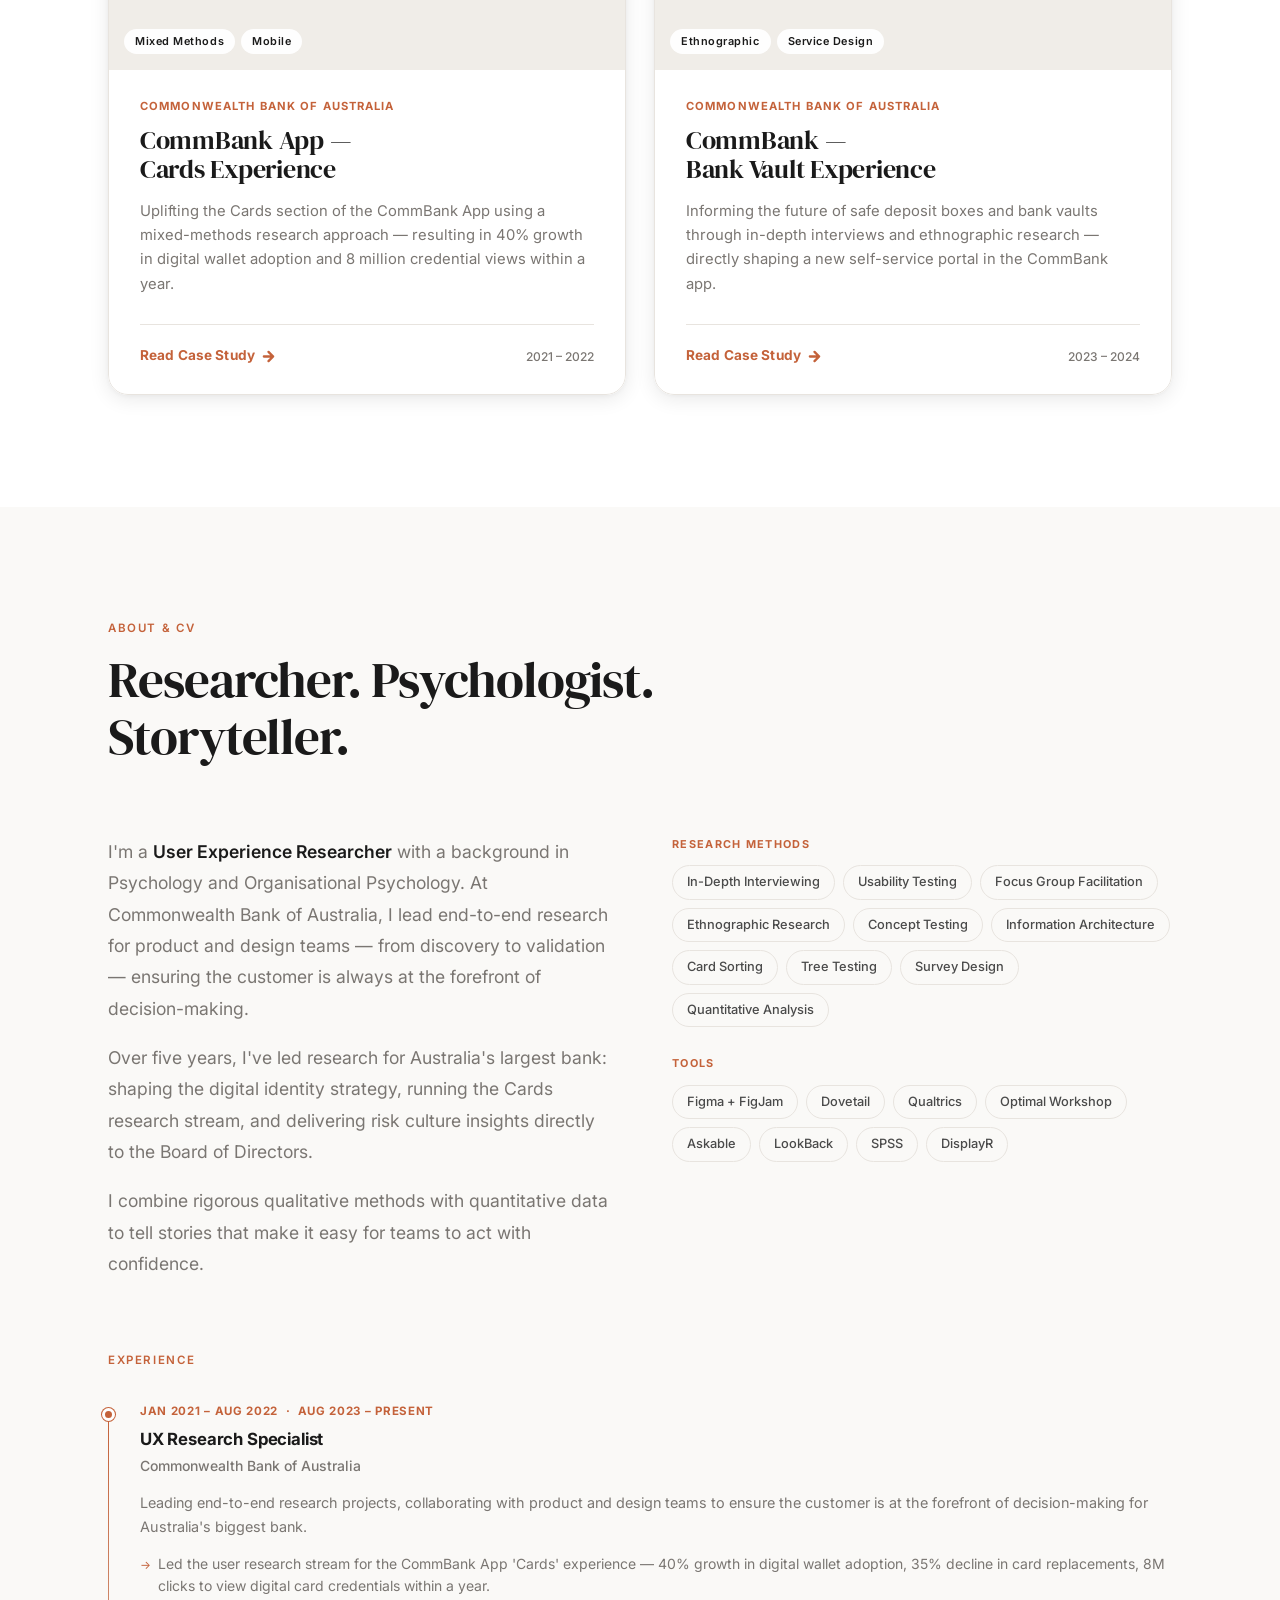
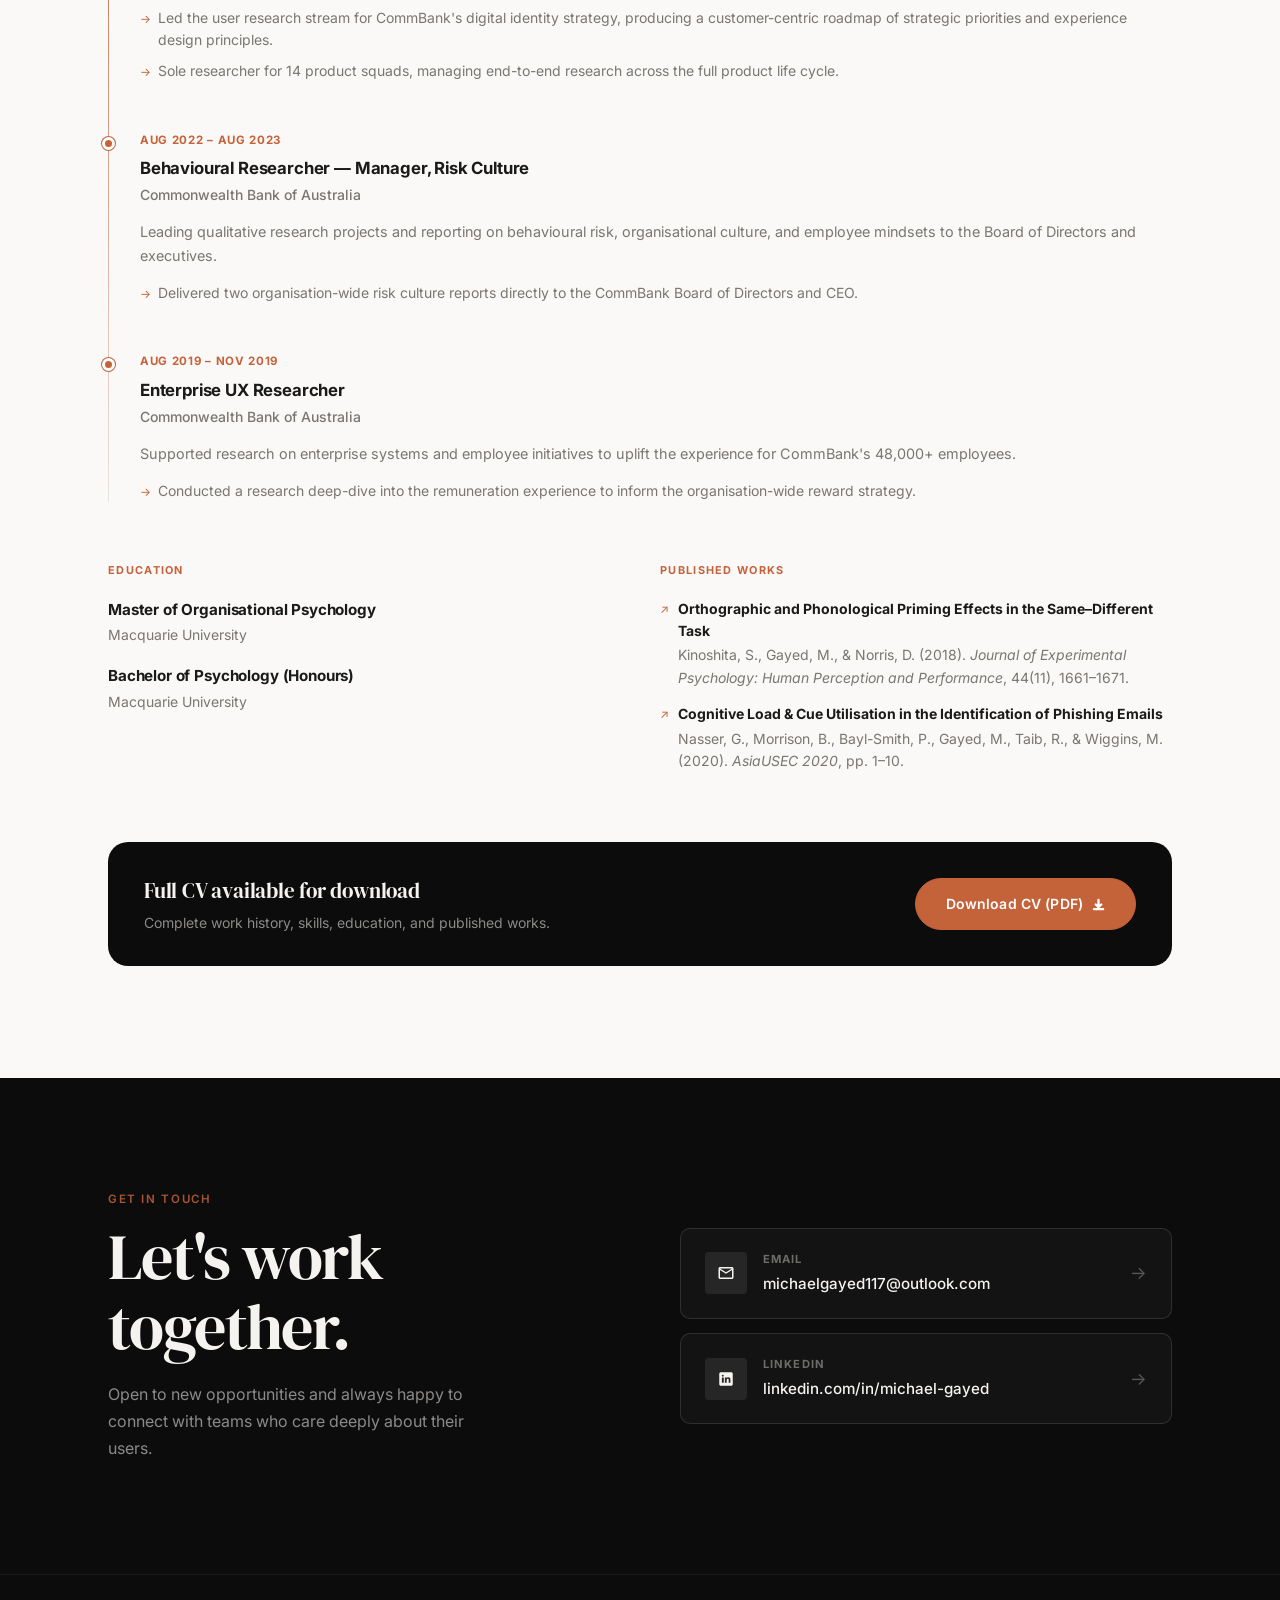
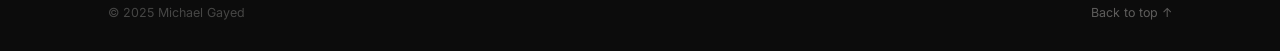
==== commit f307c39e: "Redesign: dark hero, stats band, editorial cards, refined typography - Hero: cinematic near-black ba" ====
--- a/index.html
+++ b/index.html
@@ -12,10 +12,8 @@
 </head>
 <body>
 
-  <!-- ============================================================
-       NAV
-       ============================================================ -->
-  <nav class="nav" role="navigation" aria-label="Main navigation">
+  <!-- NAV -->
+  <nav class="nav" id="nav" role="navigation" aria-label="Main navigation">
     <div class="nav__inner">
       <a href="#" class="nav__logo">M<span>G</span></a>
       <ul class="nav__links">
@@ -29,17 +27,19 @@
   <!-- ============================================================
        HERO
        ============================================================ -->
-  <section class="hero section" id="home">
+  <section class="hero" id="home">
     <div class="container">
       <div class="hero__inner">
 
         <div class="hero__content">
           <div class="hero__eyebrow fade-in">
-            <div class="hero__eyebrow-line"></div>
-            <span class="hero__eyebrow-text">UX Researcher · Sydney, AU</span>
-          </div>
-
-          <h1 class="hero__name fade-in fade-in-delay-1">Michael<br>Gayed</h1>
+            <div class="hero__eyebrow-dot"></div>
+            <span class="hero__eyebrow-text">UX Researcher &nbsp;·&nbsp; Sydney, AU</span>
+          </div>
+
+          <h1 class="hero__name fade-in fade-in-delay-1">
+            Michael<br>Gayed
+          </h1>
 
           <p class="hero__title fade-in fade-in-delay-2">User Experience Researcher</p>
 
@@ -50,33 +50,31 @@
           <div class="hero__ctas fade-in fade-in-delay-4">
             <a href="#work" class="btn btn--primary">
               View Case Studies
-              <svg width="14" height="14" viewBox="0 0 14 14" fill="none" stroke="currentColor" stroke-width="2" stroke-linecap="round" stroke-linejoin="round"><path d="M2 7h10M7 2l5 5-5 5"/></svg>
+              <svg width="13" height="13" viewBox="0 0 14 14" fill="none" stroke="currentColor" stroke-width="2.5" stroke-linecap="round" stroke-linejoin="round"><path d="M2 7h10M7 2l5 5-5 5"/></svg>
             </a>
-            <a href="Content/Assests/CV _ Resume (Community).pdf" download class="btn btn--outline">
+            <a href="Content/Assests/CV _ Resume (Community).pdf" download class="btn btn--outline-dark">
               Download CV
-              <svg width="14" height="14" viewBox="0 0 14 14" fill="none" stroke="currentColor" stroke-width="2" stroke-linecap="round" stroke-linejoin="round"><path d="M7 2v8M4 7l3 3 3-3M2 12h10"/></svg>
+              <svg width="13" height="13" viewBox="0 0 14 14" fill="none" stroke="currentColor" stroke-width="2.5" stroke-linecap="round" stroke-linejoin="round"><path d="M7 2v8M4 7l3 3 3-3M2 12h10"/></svg>
             </a>
           </div>
         </div>
 
         <div class="hero__visual" aria-hidden="true">
-          <div class="hero__abstract">
-            <span class="hero__abstract-text">UX</span>
-            <div class="hero__badge-stack">
-              <div class="hero__badge">
-                <div class="hero__badge-dot"></div>
-                <div>
-                  <div class="hero__badge-label">CommBank</div>
-                  <div class="hero__badge-sub">UX Research Specialist</div>
-                </div>
-              </div>
-              <div class="hero__badge">
-                <div class="hero__badge-dot" style="background:#6B7280"></div>
-                <div>
-                  <div class="hero__badge-label">5+ Years</div>
-                  <div class="hero__badge-sub">Research Experience</div>
-                </div>
-              </div>
+          <div class="hero__big-num">R</div>
+          <div class="hero__big-num hero__big-num--accent">X</div>
+          <div class="hero__big-num">U</div>
+          <div class="hero__micro-stats">
+            <div class="hero__micro-stat">
+              <span class="hero__micro-num">40%</span>
+              <span class="hero__micro-label">wallet growth</span>
+            </div>
+            <div class="hero__micro-stat">
+              <span class="hero__micro-num">35%</span>
+              <span class="hero__micro-label">fewer replacements</span>
+            </div>
+            <div class="hero__micro-stat">
+              <span class="hero__micro-num">8M</span>
+              <span class="hero__micro-label">credential views</span>
             </div>
           </div>
         </div>
@@ -85,37 +83,64 @@
     </div>
 
     <div class="hero__scroll" aria-hidden="true">
-      <div class="hero__scroll-line"></div>
-      <span>Scroll</span>
+      <div class="hero__scroll-track">
+        <div class="hero__scroll-fill"></div>
+      </div>
+      <span class="hero__scroll-label">Scroll</span>
     </div>
   </section>
+
+  <!-- ============================================================
+       STATS BAND
+       ============================================================ -->
+  <div class="stats-band" aria-hidden="true">
+    <div class="stats-band__inner">
+      <div class="stats-band__item">
+        <div class="stats-band__num"><em>40%</em> ↑</div>
+        <div class="stats-band__label">Digital wallet adoption</div>
+      </div>
+      <div class="stats-band__item">
+        <div class="stats-band__num"><em>35%</em> ↓</div>
+        <div class="stats-band__label">Card replacement reports</div>
+      </div>
+      <div class="stats-band__item">
+        <div class="stats-band__num"><em>8M</em></div>
+        <div class="stats-band__label">Clicks to view card credentials</div>
+      </div>
+      <div class="stats-band__item">
+        <div class="stats-band__num"><em>5+</em> yrs</div>
+        <div class="stats-band__label">At Australia's largest bank</div>
+      </div>
+    </div>
+  </div>
 
   <!-- ============================================================
        CASE STUDIES
        ============================================================ -->
-  <section class="section section--surface" id="work">
+  <section class="section" id="work">
     <div class="container">
 
       <div class="work__header">
-        <div class="work__heading-group fade-in">
+        <div class="fade-in">
           <span class="section-label">Selected Work</span>
-          <h2 class="display-lg">Research that moves<br>the needle.</h2>
-        </div>
-        <p class="body-md text-secondary fade-in fade-in-delay-1" style="max-width:320px">
-          End-to-end research projects at Australia's largest bank, from discovery through to validation.
+          <h2 class="display-lg">Research that<br>moves the needle.</h2>
+        </div>
+        <p class="work__desc fade-in fade-in-delay-1">
+          End-to-end research projects at Australia's largest bank — from discovery through to validated, shipped product.
         </p>
       </div>
 
-      <div class="grid-2">
-
-        <!-- Card 1: CommBank Cards -->
+      <div class="cards-grid">
+
+        <!-- Card 1 -->
         <article class="card fade-in fade-in-delay-1">
           <div class="card__thumb">
             <img
               src="Content/Assests/images/Case study 1 images/image 12.png"
-              alt="CommBank App Cards experience — information architecture diagram"
+              alt="CommBank App Cards — information architecture diagram"
               loading="lazy"
             />
+            <div class="card__num">01</div>
             <div class="card__tags">
               <span class="tag">Mixed Methods</span>
               <span class="tag">Mobile</span>
@@ -123,30 +148,29 @@
           </div>
           <div class="card__body">
             <div class="card__org">Commonwealth Bank of Australia</div>
-            <h3 class="card__title">CommBank App — Cards Experience</h3>
+            <h3 class="card__title">CommBank App —<br>Cards Experience</h3>
             <p class="card__summary">
-              Uplifting the Cards section of the CommBank App using a mixed-methods approach — resulting in 40% growth in digital wallet adoption and 8 million clicks to view digital card credentials.
+              Uplifting the Cards section of the CommBank App using a mixed-methods research approach — resulting in 40% growth in digital wallet adoption and 8 million credential views within a year.
             </p>
             <div class="card__footer">
               <a href="case-study-1.html" class="card__link">
                 Read Case Study
-                <svg width="14" height="14" viewBox="0 0 14 14" fill="none" stroke="currentColor" stroke-width="2" stroke-linecap="round" stroke-linejoin="round"><path d="M2 7h10M7 2l5 5-5 5"/></svg>
+                <svg width="13" height="13" viewBox="0 0 14 14" fill="none" stroke="currentColor" stroke-width="2.5" stroke-linecap="round" stroke-linejoin="round"><path d="M2 7h10M7 2l5 5-5 5"/></svg>
               </a>
-              <div class="card__meta-row">
-                <span class="card__meta-item">2021–2022</span>
-              </div>
+              <span class="card__year">2021 – 2022</span>
             </div>
           </div>
         </article>
 
-        <!-- Card 2: Bank Vault -->
+        <!-- Card 2 -->
         <article class="card fade-in fade-in-delay-2">
           <div class="card__thumb">
             <img
               src="Content/Assests/images/Case study 2 images/image 13.png"
-              alt="CommBank Bank Vault experience — research artefact"
+              alt="CommBank Bank Vault — research artefact"
               loading="lazy"
             />
+            <div class="card__num">02</div>
             <div class="card__tags">
               <span class="tag">Ethnographic</span>
               <span class="tag">Service Design</span>
@@ -154,18 +178,16 @@
           </div>
           <div class="card__body">
             <div class="card__org">Commonwealth Bank of Australia</div>
-            <h3 class="card__title">CommBank — Bank Vault Experience</h3>
+            <h3 class="card__title">CommBank —<br>Bank Vault Experience</h3>
             <p class="card__summary">
-              Informing the future of safe deposit boxes and bank vaults through in-depth interviews and ethnographic research — leading to a fully integrated self-service portal.
+              Informing the future of safe deposit boxes and bank vaults through in-depth interviews and ethnographic research — directly shaping a new self-service portal in the CommBank app.
             </p>
             <div class="card__footer">
               <a href="case-study-2.html" class="card__link">
                 Read Case Study
-                <svg width="14" height="14" viewBox="0 0 14 14" fill="none" stroke="currentColor" stroke-width="2" stroke-linecap="round" stroke-linejoin="round"><path d="M2 7h10M7 2l5 5-5 5"/></svg>
+                <svg width="13" height="13" viewBox="0 0 14 14" fill="none" stroke="currentColor" stroke-width="2.5" stroke-linecap="round" stroke-linejoin="round"><path d="M2 7h10M7 2l5 5-5 5"/></svg>
               </a>
-              <div class="card__meta-row">
-                <span class="card__meta-item">2023–2024</span>
-              </div>
+              <span class="card__year">2023 – 2024</span>
             </div>
           </div>
         </article>
@@ -177,15 +199,14 @@
   <!-- ============================================================
        ABOUT / CV
        ============================================================ -->
-  <section class="section" id="about">
+  <section class="section section--cream" id="about">
     <div class="container">
 
-      <div class="fade-in" style="margin-bottom:56px">
+      <div class="about__header fade-in">
         <span class="section-label">About &amp; CV</span>
         <h2 class="display-lg">Researcher. Psychologist.<br>Storyteller.</h2>
       </div>
 
-      <!-- Bio + Skills -->
       <div class="about__top">
         <div class="about__bio fade-in fade-in-delay-1">
           <p>
@@ -199,7 +220,7 @@
           </p>
         </div>
 
-        <div class="skills-grid fade-in fade-in-delay-2">
+        <div class="skills-panel fade-in fade-in-delay-2">
           <div>
             <div class="skills-group__label">Research Methods</div>
             <div class="skills-group__tags">
@@ -208,6 +229,7 @@
               <span class="skill-tag">Focus Group Facilitation</span>
               <span class="skill-tag">Ethnographic Research</span>
               <span class="skill-tag">Concept Testing</span>
+              <span class="skill-tag">Information Architecture</span>
               <span class="skill-tag">Card Sorting</span>
               <span class="skill-tag">Tree Testing</span>
               <span class="skill-tag">Survey Design</span>
@@ -230,9 +252,9 @@
         </div>
       </div>
 
-      <!-- Experience Timeline -->
+      <!-- Experience -->
       <div class="fade-in">
-        <span class="section-label" style="margin-bottom:28px">Experience</span>
+        <span class="section-label" style="margin-bottom:32px">Experience</span>
         <div class="timeline">
 
           <div class="timeline__item">
@@ -280,9 +302,9 @@
       </div>
 
       <!-- Education + Publications -->
-      <div class="about__bottom fade-in">
+      <div class="about__lower fade-in">
         <div>
-          <div class="about__section-title">Education</div>
+          <div class="about__lower-label">Education</div>
           <div class="edu-item">
             <div class="edu-item__degree">Master of Organisational Psychology</div>
             <div class="edu-item__school">Macquarie University</div>
@@ -293,7 +315,7 @@
           </div>
         </div>
         <div>
-          <div class="about__section-title">Published Works</div>
+          <div class="about__lower-label">Published Works</div>
           <div class="pub-item">
             <strong>Orthographic and Phonological Priming Effects in the Same–Different Task</strong>
             Kinoshita, S., Gayed, M., &amp; Norris, D. (2018). <em>Journal of Experimental Psychology: Human Perception and Performance</em>, 44(11), 1661–1671.
@@ -305,15 +327,15 @@
         </div>
       </div>
 
-      <!-- CV Download CTA -->
-      <div class="about__cv-cta fade-in">
-        <div class="about__cv-text">
-          <h4>Full CV available for download</h4>
-          <p>Complete work history, skills, education, and published works.</p>
+      <!-- CV Download -->
+      <div class="cv-banner fade-in">
+        <div class="cv-banner__text">
+          <div class="cv-banner__title">Full CV available for download</div>
+          <div class="cv-banner__sub">Complete work history, skills, education, and published works.</div>
         </div>
         <a href="Content/Assests/CV _ Resume (Community).pdf" download class="btn btn--primary">
           Download CV (PDF)
-          <svg width="14" height="14" viewBox="0 0 14 14" fill="none" stroke="currentColor" stroke-width="2" stroke-linecap="round" stroke-linejoin="round"><path d="M7 2v8M4 7l3 3 3-3M2 12h10"/></svg>
+          <svg width="13" height="13" viewBox="0 0 14 14" fill="none" stroke="currentColor" stroke-width="2.5" stroke-linecap="round" stroke-linejoin="round"><path d="M7 2v8M4 7l3 3 3-3M2 12h10"/></svg>
         </a>
       </div>
 
@@ -323,22 +345,24 @@
   <!-- ============================================================
        CONTACT
        ============================================================ -->
-  <section class="section section--dark" id="contact">
+  <section class="section section--ink" id="contact">
     <div class="container">
-      <div class="contact__inner">
-
-        <p class="contact__sub fade-in" style="font-size:0.8rem;letter-spacing:0.1em;text-transform:uppercase;font-weight:600;color:var(--accent);margin-bottom:12px;">Get in touch</p>
-        <h2 class="contact__heading fade-in fade-in-delay-1">Let's work<br>together.</h2>
-        <p class="contact__sub fade-in fade-in-delay-2">
-          Open to new opportunities and always happy to connect with teams who care deeply about their users.
-        </p>
-
-        <div class="contact__links fade-in fade-in-delay-3">
-
-          <a href="mailto:michaelgayed117@outlook.com" class="contact__link" aria-label="Send email to Michael Gayed">
+      <div class="contact__body">
+
+        <div class="contact__left fade-in">
+          <span class="section-label section-label--dark">Get in touch</span>
+          <h2 class="contact__heading">Let's work<br>together.</h2>
+          <p class="contact__desc">
+            Open to new opportunities and always happy to connect with teams who care deeply about their users.
+          </p>
+        </div>
+
+        <div class="contact__links fade-in fade-in-delay-2">
+
+          <a href="mailto:michaelgayed117@outlook.com" class="contact__link" aria-label="Email Michael Gayed">
             <div class="contact__link-left">
               <div class="contact__link-icon">
-                <svg viewBox="0 0 24 24" xmlns="http://www.w3.org/2000/svg"><path d="M20 4H4C2.9 4 2 4.9 2 6v12c0 1.1.9 2 2 2h16c1.1 0 2-.9 2-2V6c0-1.1-.9-2-2-2zm0 2-8 5-8-5h16zm0 12H4V8l8 5 8-5v10z"/></svg>
+                <svg viewBox="0 0 24 24"><path d="M20 4H4C2.9 4 2 4.9 2 6v12c0 1.1.9 2 2 2h16c1.1 0 2-.9 2-2V6c0-1.1-.9-2-2-2zm0 2-8 5-8-5h16zm0 12H4V8l8 5 8-5v10z"/></svg>
               </div>
               <div>
                 <div class="contact__link-label">Email</div>
@@ -348,10 +372,10 @@
             <span class="contact__arrow">→</span>
           </a>
 
-          <a href="https://linkedin.com/in/michael-gayed" target="_blank" rel="noopener noreferrer" class="contact__link" aria-label="View Michael Gayed on LinkedIn">
+          <a href="https://linkedin.com/in/michael-gayed" target="_blank" rel="noopener noreferrer" class="contact__link" aria-label="LinkedIn profile">
             <div class="contact__link-left">
               <div class="contact__link-icon">
-                <svg viewBox="0 0 24 24" xmlns="http://www.w3.org/2000/svg"><path d="M19 3H5C3.9 3 3 3.9 3 5v14c0 1.1.9 2 2 2h14c1.1 0 2-.9 2-2V5c0-1.1-.9-2-2-2zM9 17H6.5v-7H9v7zM7.7 8.7c-.8 0-1.3-.5-1.3-1.2S6.9 6.3 7.7 6.3s1.3.5 1.3 1.2-.5 1.2-1.3 1.2zM18 17h-2.4v-3.8c0-1-.4-1.7-1.3-1.7-.7 0-1.1.5-1.3 1-.1.2-.1.4-.1.7V17H10.5s0-6.5 0-7H13v1c.3-.5.9-1.2 2.1-1.2 1.6 0 2.8 1 2.8 3.2V17z"/></svg>
+                <svg viewBox="0 0 24 24"><path d="M19 3H5C3.9 3 3 3.9 3 5v14c0 1.1.9 2 2 2h14c1.1 0 2-.9 2-2V5c0-1.1-.9-2-2-2zM9 17H6.5v-7H9v7zM7.7 8.7c-.8 0-1.3-.5-1.3-1.2S6.9 6.3 7.7 6.3s1.3.5 1.3 1.2-.5 1.2-1.3 1.2zM18 17h-2.4v-3.8c0-1-.4-1.7-1.3-1.7-.7 0-1.1.5-1.3 1-.1.2-.1.4-.1.7V17H10.5s0-6.5 0-7H13v1c.3-.5.9-1.2 2.1-1.2 1.6 0 2.8 1 2.8 3.2V17z"/></svg>
               </div>
               <div>
                 <div class="contact__link-label">LinkedIn</div>
@@ -367,12 +391,10 @@
     </div>
   </section>
 
-  <!-- ============================================================
-       FOOTER
-       ============================================================ -->
+  <!-- FOOTER -->
   <footer class="footer">
     <div class="footer__inner">
-      <span class="footer__copy">© 2025 Michael Gayed. All rights reserved.</span>
+      <span class="footer__copy">© 2025 Michael Gayed</span>
       <a href="#home" class="footer__back">Back to top ↑</a>
     </div>
   </footer>
--- a/css/styles.css
+++ b/css/styles.css
@@ -2,30 +2,44 @@
    DESIGN TOKENS
    ============================================================ */
 :root {
+  /* Palette */
   --white:        #FFFFFF;
-  --surface:      #F8F7F5;
-  --border:       #E5E5E5;
+  --cream:        #FAF9F7;
+  --sand:         #F0EDE8;
+  --border:       #E8E4DF;
+  --border-dark:  rgba(255,255,255,0.1);
   --text-primary: #1A1A1A;
-  --text-secondary:#6B7280;
+  --text-mid:     #4A4A4A;
+  --text-secondary:#7A7672;
   --accent:       #C4623A;
-  --accent-light: #F2E8E4;
+  --accent-light: #F5EBE5;
   --accent-dark:  #A34E2D;
-  --dark-bg:      #1C1C1C;
-  --dark-text:    #F5F4F2;
-
+  --accent-glow:  rgba(196, 98, 58, 0.18);
+  --ink:          #0C0C0C;
+  --ink-text:     #F5F3F0;
+  --ink-mid:      rgba(245,243,240,0.55);
+  --ink-faint:    rgba(245,243,240,0.12);
+
+  /* Type */
   --font-display: 'DM Serif Display', Georgia, serif;
-  --font-body:    'Inter', -apple-system, sans-serif;
-
+  --font-body:    'Inter', -apple-system, BlinkMacSystemFont, sans-serif;
+
+  /* Radii */
   --radius-sm:    4px;
-  --radius-md:    8px;
-  --radius-lg:    16px;
-
-  --shadow-sm:    0 1px 3px rgba(0,0,0,0.06), 0 1px 2px rgba(0,0,0,0.04);
-  --shadow-md:    0 4px 16px rgba(0,0,0,0.08), 0 2px 6px rgba(0,0,0,0.05);
-  --shadow-lg:    0 12px 40px rgba(0,0,0,0.12), 0 4px 12px rgba(0,0,0,0.06);
-
-  --max-width:    1100px;
-  --section-pad:  96px;
+  --radius-md:    10px;
+  --radius-lg:    20px;
+  --radius-pill:  999px;
+
+  /* Shadows */
+  --shadow-sm:  0 1px 4px rgba(0,0,0,0.06);
+  --shadow-md:  0 4px 20px rgba(0,0,0,0.09), 0 1px 4px rgba(0,0,0,0.04);
+  --shadow-lg:  0 16px 56px rgba(0,0,0,0.14), 0 4px 16px rgba(0,0,0,0.06);
+  --shadow-xl:  0 24px 80px rgba(0,0,0,0.18), 0 8px 24px rgba(0,0,0,0.08);
+  --shadow-accent: 0 8px 28px rgba(196,98,58,0.35);
+
+  /* Layout */
+  --max-width:   1160px;
+  --section-pad: 112px;
 }
 
 /* ============================================================
@@ -45,65 +59,39 @@
   background: var(--white);
   line-height: 1.6;
   -webkit-font-smoothing: antialiased;
-}
-
-img {
-  display: block;
-  max-width: 100%;
-  height: auto;
-}
-
-a {
-  color: inherit;
-  text-decoration: none;
-}
-
+  -moz-osx-font-smoothing: grayscale;
+}
+
+img { display: block; max-width: 100%; height: auto; }
+a { color: inherit; text-decoration: none; }
 ul { list-style: none; }
 
 /* ============================================================
    TYPOGRAPHY
    ============================================================ */
-.display-xl {
-  font-family: var(--font-display);
-  font-size: clamp(3rem, 6vw, 5.5rem);
-  font-weight: 400;
-  line-height: 1.08;
-  letter-spacing: -0.02em;
-}
-
-.display-lg {
-  font-family: var(--font-display);
-  font-size: clamp(2rem, 4vw, 3.5rem);
-  font-weight: 400;
-  line-height: 1.15;
-  letter-spacing: -0.01em;
-}
-
-.display-md {
-  font-family: var(--font-display);
-  font-size: clamp(1.5rem, 2.5vw, 2.25rem);
-  font-weight: 400;
-  line-height: 1.2;
-}
-
-h1, h2, h3, h4 {
-  font-family: var(--font-body);
+.section-label {
+  font-size: 0.72rem;
   font-weight: 600;
-}
-
-.section-label {
-  font-size: 0.75rem;
-  font-weight: 600;
-  letter-spacing: 0.12em;
+  letter-spacing: 0.14em;
   text-transform: uppercase;
   color: var(--accent);
   display: block;
-  margin-bottom: 12px;
-}
-
-.body-lg { font-size: 1.125rem; line-height: 1.7; }
-.body-md { font-size: 1rem;     line-height: 1.6; }
-.body-sm { font-size: 0.875rem; line-height: 1.55; }
+  margin-bottom: 14px;
+}
+
+.section-label--dark { color: rgba(196,98,58,0.85); }
+
+.display-lg {
+  font-family: var(--font-display);
+  font-size: clamp(2.2rem, 4vw, 3.75rem);
+  font-weight: 400;
+  line-height: 1.1;
+  letter-spacing: -0.02em;
+}
+
+.body-lg { font-size: 1.1rem; line-height: 1.72; }
+.body-md { font-size: 1rem;   line-height: 1.65; }
+.body-sm { font-size: 0.875rem; line-height: 1.6; }
 .text-secondary { color: var(--text-secondary); }
 
 /* ============================================================
@@ -113,60 +101,60 @@
   width: 100%;
   max-width: var(--max-width);
   margin-inline: auto;
-  padding-inline: 40px;
-}
-
-.section {
-  padding-block: var(--section-pad);
-}
-
-.section--surface {
-  background: var(--surface);
-}
-
-.section--dark {
-  background: var(--dark-bg);
-  color: var(--dark-text);
-}
-
-.grid-2 {
-  display: grid;
-  grid-template-columns: 1fr 1fr;
-  gap: 32px;
-}
-
-.grid-3 {
-  display: grid;
-  grid-template-columns: repeat(3, 1fr);
-  gap: 24px;
-}
-
-.flex-between {
-  display: flex;
-  align-items: center;
-  justify-content: space-between;
-}
+  padding-inline: 48px;
+}
+
+.section { padding-block: var(--section-pad); }
+.section--cream { background: var(--cream); }
+.section--sand  { background: var(--sand);  }
+.section--ink   { background: var(--ink); color: var(--ink-text); }
 
 /* ============================================================
    NAV
    ============================================================ */
 .nav {
   position: fixed;
-  top: 0;
-  left: 0;
-  right: 0;
+  top: 0; left: 0; right: 0;
   z-index: 100;
-  padding: 20px 0;
-  transition: background 0.3s, box-shadow 0.3s, padding 0.3s;
-}
-
+  padding: 24px 0;
+  transition: padding 0.35s ease, background 0.35s ease, box-shadow 0.35s ease;
+}
+
+/* Default state: nav sits over dark hero — show light text */
+.nav__logo {
+  font-family: var(--font-display);
+  font-size: 1.4rem;
+  font-weight: 400;
+  letter-spacing: -0.01em;
+  color: var(--ink-text);
+  transition: color 0.35s ease;
+}
+.nav__logo span { color: var(--accent); }
+
+.nav__links {
+  display: flex;
+  gap: 40px;
+  align-items: center;
+}
+.nav__links a {
+  font-size: 0.875rem;
+  font-weight: 500;
+  color: var(--ink-mid);
+  transition: color 0.2s;
+}
+.nav__links a:hover { color: var(--ink-text); }
+
+/* Scrolled: frosted glass, dark text */
 .nav.scrolled {
-  background: rgba(255,255,255,0.92);
-  backdrop-filter: blur(12px);
-  -webkit-backdrop-filter: blur(12px);
-  box-shadow: 0 1px 0 var(--border);
-  padding: 14px 0;
-}
+  background: rgba(255,255,255,0.88);
+  backdrop-filter: blur(16px);
+  -webkit-backdrop-filter: blur(16px);
+  box-shadow: 0 1px 0 var(--border), 0 4px 24px rgba(0,0,0,0.04);
+  padding: 16px 0;
+}
+.nav.scrolled .nav__logo { color: var(--text-primary); }
+.nav.scrolled .nav__links a { color: var(--text-secondary); }
+.nav.scrolled .nav__links a:hover { color: var(--text-primary); }
 
 .nav__inner {
   display: flex;
@@ -174,36 +162,7 @@
   justify-content: space-between;
   max-width: var(--max-width);
   margin-inline: auto;
-  padding-inline: 40px;
-}
-
-.nav__logo {
-  font-family: var(--font-display);
-  font-size: 1.375rem;
-  font-weight: 400;
-  color: var(--text-primary);
-  letter-spacing: -0.01em;
-}
-
-.nav__logo span {
-  color: var(--accent);
-}
-
-.nav__links {
-  display: flex;
-  gap: 36px;
-  align-items: center;
-}
-
-.nav__links a {
-  font-size: 0.9rem;
-  font-weight: 500;
-  color: var(--text-secondary);
-  transition: color 0.2s;
-}
-
-.nav__links a:hover {
-  color: var(--text-primary);
+  padding-inline: 48px;
 }
 
 /* ============================================================
@@ -212,20 +171,20 @@
 .btn {
   display: inline-flex;
   align-items: center;
-  gap: 8px;
+  gap: 9px;
   font-family: var(--font-body);
-  font-size: 0.9rem;
+  font-size: 0.875rem;
   font-weight: 600;
-  border-radius: var(--radius-md);
-  padding: 14px 28px;
+  border-radius: var(--radius-pill);
+  padding: 14px 30px;
   cursor: pointer;
-  border: 2px solid transparent;
-  transition: background 0.2s, color 0.2s, border-color 0.2s, transform 0.15s, box-shadow 0.2s;
+  border: 1.5px solid transparent;
+  transition: background 0.22s ease, color 0.22s ease, border-color 0.22s ease,
+              transform 0.18s ease, box-shadow 0.22s ease;
   white-space: nowrap;
-  text-decoration: none;
-}
-
-.btn:hover { transform: translateY(-1px); }
+  letter-spacing: 0.01em;
+}
+.btn:hover  { transform: translateY(-2px); }
 .btn:active { transform: translateY(0); }
 
 .btn--primary {
@@ -233,11 +192,20 @@
   color: var(--white);
   border-color: var(--accent);
 }
-
 .btn--primary:hover {
   background: var(--accent-dark);
   border-color: var(--accent-dark);
-  box-shadow: 0 4px 16px rgba(196,98,58,0.3);
+  box-shadow: var(--shadow-accent);
+}
+
+.btn--outline-dark {
+  background: transparent;
+  color: var(--ink-text);
+  border-color: rgba(255,255,255,0.22);
+}
+.btn--outline-dark:hover {
+  background: rgba(255,255,255,0.07);
+  border-color: rgba(255,255,255,0.5);
 }
 
 .btn--outline {
@@ -245,170 +213,189 @@
   color: var(--text-primary);
   border-color: var(--border);
 }
-
 .btn--outline:hover {
   border-color: var(--text-primary);
-  box-shadow: var(--shadow-sm);
-}
-
-.btn--outline-white {
+  background: var(--cream);
+}
+
+.btn--ghost {
   background: transparent;
-  color: var(--dark-text);
-  border-color: rgba(255,255,255,0.3);
-}
-
-.btn--outline-white:hover {
-  border-color: rgba(255,255,255,0.7);
-}
-
-.btn--sm {
-  font-size: 0.8rem;
-  padding: 10px 20px;
-}
-
-/* ============================================================
-   HERO
+  color: var(--text-secondary);
+  border-color: transparent;
+  padding-inline: 4px;
+}
+.btn--ghost:hover { color: var(--text-primary); transform: none; }
+
+/* ============================================================
+   HERO  (dark section)
    ============================================================ */
 .hero {
+  background: var(--ink);
+  color: var(--ink-text);
   min-height: 100vh;
   display: flex;
-  align-items: center;
-  padding-top: 80px;
+  flex-direction: column;
+  justify-content: center;
+  padding-top: 88px;
+  padding-bottom: 80px;
+  position: relative;
   overflow: hidden;
+}
+
+/* Radial warm glow from top */
+.hero::before {
+  content: '';
+  position: absolute;
+  top: -10%;
+  left: 50%;
+  transform: translateX(-50%);
+  width: 900px;
+  height: 600px;
+  background: radial-gradient(ellipse at center top,
+    rgba(196,98,58,0.22) 0%,
+    rgba(196,98,58,0.06) 45%,
+    transparent 70%);
+  pointer-events: none;
+}
+
+/* Subtle grid texture */
+.hero::after {
+  content: '';
+  position: absolute;
+  inset: 0;
+  background-image:
+    linear-gradient(rgba(255,255,255,0.025) 1px, transparent 1px),
+    linear-gradient(90deg, rgba(255,255,255,0.025) 1px, transparent 1px);
+  background-size: 80px 80px;
+  pointer-events: none;
+  mask-image: radial-gradient(ellipse 80% 100% at 50% 0%, black 30%, transparent 80%);
+}
+
+.hero__inner {
   position: relative;
-}
-
-.hero__inner {
+  z-index: 1;
   display: grid;
-  grid-template-columns: 1fr 0.55fr;
-  gap: 60px;
-  align-items: center;
-  width: 100%;
-}
+  grid-template-columns: 1fr auto;
+  gap: 64px;
+  align-items: center;
+}
+
+/* Left content */
+.hero__content {}
 
 .hero__eyebrow {
-  display: flex;
-  align-items: center;
-  gap: 12px;
-  margin-bottom: 28px;
-}
-
-.hero__eyebrow-line {
-  width: 32px;
-  height: 2px;
+  display: inline-flex;
+  align-items: center;
+  gap: 10px;
+  margin-bottom: 36px;
+  padding: 7px 16px;
+  border-radius: var(--radius-pill);
+  border: 1px solid var(--ink-faint);
+  background: rgba(255,255,255,0.04);
+}
+.hero__eyebrow-dot {
+  width: 6px;
+  height: 6px;
+  border-radius: 50%;
   background: var(--accent);
-}
-
+  box-shadow: 0 0 8px var(--accent);
+  animation: pulse-dot 2.5s ease-in-out infinite;
+}
+@keyframes pulse-dot {
+  0%, 100% { opacity: 1; box-shadow: 0 0 8px var(--accent); }
+  50%       { opacity: 0.6; box-shadow: 0 0 16px var(--accent), 0 0 4px var(--accent); }
+}
 .hero__eyebrow-text {
-  font-size: 0.8rem;
+  font-size: 0.75rem;
   font-weight: 600;
   letter-spacing: 0.1em;
   text-transform: uppercase;
-  color: var(--accent);
+  color: var(--ink-mid);
 }
 
 .hero__name {
   font-family: var(--font-display);
-  font-size: clamp(3.5rem, 7vw, 6.5rem);
-  font-weight: 400;
-  line-height: 1.04;
-  letter-spacing: -0.025em;
-  margin-bottom: 16px;
+  font-size: clamp(4rem, 8vw, 7.5rem);
+  font-weight: 400;
+  line-height: 1.0;
+  letter-spacing: -0.03em;
+  margin-bottom: 20px;
+  color: var(--ink-text);
 }
 
 .hero__title {
-  font-size: clamp(1.1rem, 2vw, 1.5rem);
-  font-weight: 400;
-  color: var(--text-secondary);
-  margin-bottom: 20px;
   font-family: var(--font-display);
   font-style: italic;
+  font-size: clamp(1.1rem, 2vw, 1.6rem);
+  color: var(--ink-mid);
+  margin-bottom: 24px;
+  font-weight: 400;
 }
 
 .hero__tagline {
   font-size: 1.05rem;
-  color: var(--text-secondary);
-  max-width: 480px;
-  line-height: 1.65;
-  margin-bottom: 40px;
+  color: rgba(245,243,240,0.6);
+  max-width: 460px;
+  line-height: 1.7;
+  margin-bottom: 44px;
 }
 
 .hero__ctas {
   display: flex;
-  gap: 16px;
+  gap: 14px;
   flex-wrap: wrap;
 }
 
+/* Right — decorative number stack */
 .hero__visual {
-  position: relative;
-  display: flex;
-  align-items: center;
-  justify-content: center;
-}
-
-.hero__abstract {
-  position: relative;
-  width: 100%;
-  aspect-ratio: 1;
-  max-width: 380px;
-  margin-inline: auto;
-}
-
-.hero__abstract-text {
-  font-family: var(--font-display);
-  font-size: clamp(7rem, 14vw, 12rem);
-  font-weight: 400;
-  color: var(--accent-light);
-  line-height: 1;
+  display: flex;
+  flex-direction: column;
+  align-items: flex-end;
+  gap: 0;
   user-select: none;
-  position: absolute;
-  top: 50%;
-  left: 50%;
-  transform: translate(-50%, -50%);
-  white-space: nowrap;
-}
-
-.hero__badge-stack {
-  position: absolute;
-  bottom: 0;
-  right: 0;
+}
+
+.hero__big-num {
+  font-family: var(--font-display);
+  font-size: clamp(5rem, 10vw, 9rem);
+  font-weight: 400;
+  line-height: 0.9;
+  letter-spacing: -0.04em;
+  color: transparent;
+  -webkit-text-stroke: 1px rgba(255,255,255,0.12);
+  transition: color 0.3s, -webkit-text-stroke 0.3s;
+}
+.hero__big-num--accent {
+  color: transparent;
+  -webkit-text-stroke: 1px rgba(196,98,58,0.35);
+}
+
+.hero__micro-stats {
+  margin-top: 24px;
   display: flex;
   flex-direction: column;
-  gap: 10px;
-}
-
-.hero__badge {
-  background: var(--white);
-  border: 1px solid var(--border);
-  border-radius: var(--radius-md);
-  padding: 12px 16px;
-  box-shadow: var(--shadow-md);
-  display: flex;
-  align-items: center;
-  gap: 10px;
-  min-width: 180px;
-}
-
-.hero__badge-dot {
-  width: 8px;
-  height: 8px;
-  border-radius: 50%;
-  background: var(--accent);
-  flex-shrink: 0;
-}
-
-.hero__badge-label {
-  font-size: 0.8rem;
-  font-weight: 600;
-  color: var(--text-primary);
-}
-
-.hero__badge-sub {
-  font-size: 0.7rem;
-  color: var(--text-secondary);
-  margin-top: 1px;
-}
-
+  gap: 2px;
+  align-items: flex-end;
+}
+.hero__micro-stat {
+  display: flex;
+  align-items: baseline;
+  gap: 8px;
+}
+.hero__micro-num {
+  font-family: var(--font-display);
+  font-size: 1.1rem;
+  font-weight: 400;
+  color: var(--accent);
+}
+.hero__micro-label {
+  font-size: 0.72rem;
+  font-weight: 500;
+  color: var(--ink-mid);
+  letter-spacing: 0.04em;
+}
+
+/* Scroll indicator */
 .hero__scroll {
   position: absolute;
   bottom: 40px;
@@ -417,993 +404,933 @@
   display: flex;
   flex-direction: column;
   align-items: center;
-  gap: 8px;
+  gap: 10px;
+  z-index: 1;
+}
+.hero__scroll-track {
+  width: 1px;
+  height: 44px;
+  background: rgba(255,255,255,0.1);
+  border-radius: 1px;
+  overflow: hidden;
+}
+.hero__scroll-fill {
+  width: 100%;
+  height: 50%;
+  background: var(--accent);
+  border-radius: 1px;
+  animation: scroll-drop 2s ease-in-out infinite;
+}
+@keyframes scroll-drop {
+  0%   { transform: translateY(-100%); opacity: 1; }
+  60%  { transform: translateY(200%);  opacity: 0.4; }
+  61%  { transform: translateY(-100%); opacity: 0; }
+  100% { transform: translateY(-100%); opacity: 1; }
+}
+.hero__scroll-label {
+  font-size: 0.65rem;
+  font-weight: 600;
+  letter-spacing: 0.15em;
+  text-transform: uppercase;
+  color: rgba(255,255,255,0.25);
+}
+
+/* ============================================================
+   STATS BAND
+   ============================================================ */
+.stats-band {
+  background: #141414;
+  border-top: 1px solid rgba(255,255,255,0.06);
+  border-bottom: 1px solid rgba(255,255,255,0.06);
+  padding-block: 36px;
+}
+
+.stats-band__inner {
+  display: grid;
+  grid-template-columns: repeat(4, 1fr);
+  gap: 0;
+  max-width: var(--max-width);
+  margin-inline: auto;
+  padding-inline: 48px;
+}
+
+.stats-band__item {
+  padding: 8px 32px;
+  border-right: 1px solid rgba(255,255,255,0.07);
+  text-align: center;
+}
+.stats-band__item:first-child { border-left: 1px solid rgba(255,255,255,0.07); }
+
+.stats-band__num {
+  font-family: var(--font-display);
+  font-size: clamp(2rem, 3.5vw, 2.75rem);
+  font-weight: 400;
+  color: var(--ink-text);
+  line-height: 1;
+  margin-bottom: 6px;
+}
+.stats-band__num em {
+  font-style: normal;
+  color: var(--accent);
+}
+
+.stats-band__label {
+  font-size: 0.78rem;
+  font-weight: 500;
+  color: rgba(245,243,240,0.45);
+  letter-spacing: 0.03em;
+  line-height: 1.4;
+}
+
+/* ============================================================
+   WORK / CASE STUDY CARDS
+   ============================================================ */
+.work__header {
+  display: grid;
+  grid-template-columns: 1fr 1fr;
+  align-items: end;
+  gap: 32px;
+  margin-bottom: 64px;
+}
+
+.work__desc {
+  font-size: 1.05rem;
   color: var(--text-secondary);
-  font-size: 0.75rem;
-  font-weight: 500;
-  letter-spacing: 0.05em;
-  text-transform: uppercase;
-}
-
-.hero__scroll-line {
-  width: 1px;
-  height: 40px;
-  background: linear-gradient(to bottom, var(--accent), transparent);
-  animation: scroll-pulse 2s ease-in-out infinite;
-}
-
-@keyframes scroll-pulse {
-  0%, 100% { opacity: 0.4; transform: scaleY(1); }
-  50% { opacity: 1; transform: scaleY(1.1); }
-}
-
-/* ============================================================
-   CASE STUDY CARDS
-   ============================================================ */
-.work__header {
-  display: flex;
-  align-items: flex-end;
-  justify-content: space-between;
-  margin-bottom: 56px;
-  gap: 24px;
-}
-
-.work__heading-group {}
+  line-height: 1.7;
+  max-width: 380px;
+  justify-self: end;
+}
+
+/* Cards grid */
+.cards-grid {
+  display: grid;
+  grid-template-columns: 1fr 1fr;
+  gap: 28px;
+}
 
 .card {
   background: var(--white);
-  border: 1px solid var(--border);
   border-radius: var(--radius-lg);
   overflow: hidden;
-  transition: transform 0.25s ease, box-shadow 0.25s ease, border-color 0.25s ease;
   display: flex;
   flex-direction: column;
-}
-
+  transition: transform 0.3s cubic-bezier(0.34, 1.56, 0.64, 1),
+              box-shadow 0.3s ease;
+  box-shadow: var(--shadow-md);
+  position: relative;
+}
+.card::before {
+  content: '';
+  position: absolute;
+  inset: 0;
+  border-radius: var(--radius-lg);
+  border: 1px solid var(--border);
+  pointer-events: none;
+  z-index: 2;
+  transition: border-color 0.25s;
+}
 .card:hover {
-  transform: translateY(-6px);
-  box-shadow: var(--shadow-lg);
+  transform: translateY(-8px);
+  box-shadow: var(--shadow-xl);
+}
+.card:hover::before {
   border-color: transparent;
 }
 
 .card__thumb {
-  aspect-ratio: 16/10;
+  aspect-ratio: 16/9;
   overflow: hidden;
-  background: var(--surface);
+  background: var(--sand);
   position: relative;
 }
-
 .card__thumb img {
   width: 100%;
   height: 100%;
   object-fit: cover;
-  transition: transform 0.4s ease;
-}
-
-.card:hover .card__thumb img {
-  transform: scale(1.03);
-}
-
-.card__thumb-placeholder {
-  width: 100%;
-  height: 100%;
-  display: flex;
-  align-items: center;
-  justify-content: center;
-  background: linear-gradient(135deg, var(--accent-light) 0%, #EDD5C8 100%);
-}
-
-.card__thumb-icon {
-  font-family: var(--font-display);
-  font-size: 3rem;
-  color: var(--accent);
-  opacity: 0.5;
+  transition: transform 0.5s cubic-bezier(0.25, 0.46, 0.45, 0.94);
+}
+.card:hover .card__thumb img { transform: scale(1.05); }
+
+.card__num {
+  position: absolute;
+  top: 20px;
+  right: 20px;
+  font-family: var(--font-display);
+  font-size: 0.85rem;
+  font-weight: 400;
+  padding: 6px 14px;
+  border-radius: var(--radius-pill);
+  background: rgba(12,12,12,0.55);
+  backdrop-filter: blur(8px);
+  -webkit-backdrop-filter: blur(8px);
+  color: rgba(255,255,255,0.7);
+  letter-spacing: 0.04em;
+  z-index: 1;
 }
 
 .card__tags {
   position: absolute;
-  top: 16px;
+  bottom: 16px;
   left: 16px;
   display: flex;
   gap: 6px;
-  flex-wrap: wrap;
-}
-
+}
 .tag {
-  font-size: 0.7rem;
+  font-size: 0.68rem;
   font-weight: 600;
   letter-spacing: 0.05em;
-  padding: 4px 10px;
-  border-radius: 99px;
-  background: rgba(255,255,255,0.9);
-  backdrop-filter: blur(4px);
+  padding: 4px 11px;
+  border-radius: var(--radius-pill);
+  background: rgba(255,255,255,0.92);
+  backdrop-filter: blur(6px);
   color: var(--text-primary);
-  border: 1px solid rgba(255,255,255,0.6);
 }
 
 .card__body {
-  padding: 28px 28px 24px;
+  padding: 28px 32px 28px;
   flex: 1;
   display: flex;
   flex-direction: column;
 }
 
 .card__org {
-  font-size: 0.75rem;
-  font-weight: 600;
-  letter-spacing: 0.08em;
-  text-transform: uppercase;
-  color: var(--accent);
-  margin-bottom: 8px;
-}
-
-.card__title {
-  font-family: var(--font-display);
-  font-size: 1.5rem;
-  font-weight: 400;
-  line-height: 1.2;
-  margin-bottom: 12px;
-  color: var(--text-primary);
-}
-
-.card__summary {
-  font-size: 0.95rem;
-  color: var(--text-secondary);
-  line-height: 1.6;
-  margin-bottom: 24px;
-  flex: 1;
-}
-
-.card__footer {
-  display: flex;
-  align-items: center;
-  justify-content: space-between;
-  padding-top: 20px;
-  border-top: 1px solid var(--border);
-}
-
-.card__link {
-  display: inline-flex;
-  align-items: center;
-  gap: 6px;
-  font-size: 0.875rem;
-  font-weight: 600;
-  color: var(--accent);
-  transition: gap 0.2s;
-}
-
-.card__link:hover { gap: 10px; }
-
-.card__meta-row {
-  display: flex;
-  gap: 12px;
-}
-
-.card__meta-item {
-  font-size: 0.75rem;
-  color: var(--text-secondary);
-  display: flex;
-  align-items: center;
-  gap: 4px;
-}
-
-/* ============================================================
-   CV / ABOUT
-   ============================================================ */
-.about__top {
-  display: grid;
-  grid-template-columns: 1.1fr 0.9fr;
-  gap: 60px;
-  margin-bottom: 64px;
-}
-
-.about__bio {
-  font-size: 1.1rem;
-  line-height: 1.75;
-  color: var(--text-secondary);
-}
-
-.about__bio p + p { margin-top: 16px; }
-
-.about__bio strong {
-  color: var(--text-primary);
-  font-weight: 600;
-}
-
-.skills-grid {
-  display: grid;
-  grid-template-columns: 1fr 1fr;
-  gap: 24px;
-}
-
-.skills-group__label {
   font-size: 0.7rem;
   font-weight: 700;
   letter-spacing: 0.1em;
   text-transform: uppercase;
   color: var(--accent);
+  margin-bottom: 10px;
+}
+
+.card__title {
+  font-family: var(--font-display);
+  font-size: 1.6rem;
+  font-weight: 400;
+  line-height: 1.15;
+  margin-bottom: 14px;
+  color: var(--text-primary);
+  letter-spacing: -0.01em;
+}
+
+.card__summary {
+  font-size: 0.925rem;
+  color: var(--text-secondary);
+  line-height: 1.65;
+  margin-bottom: 28px;
+  flex: 1;
+}
+
+.card__footer {
+  display: flex;
+  align-items: center;
+  justify-content: space-between;
+  padding-top: 20px;
+  border-top: 1px solid var(--border);
+}
+
+.card__link {
+  display: inline-flex;
+  align-items: center;
+  gap: 7px;
+  font-size: 0.85rem;
+  font-weight: 700;
+  color: var(--accent);
+  letter-spacing: 0.01em;
+  transition: gap 0.2s;
+}
+.card__link:hover { gap: 12px; }
+
+.card__year {
+  font-size: 0.75rem;
+  color: var(--text-secondary);
+  font-weight: 500;
+}
+
+/* ============================================================
+   ABOUT / CV
+   ============================================================ */
+.about__header {
+  margin-bottom: 72px;
+}
+
+.about__top {
+  display: grid;
+  grid-template-columns: 1fr 1fr;
+  gap: 64px;
+  align-items: start;
+  margin-bottom: 72px;
+}
+
+.about__bio {
+  font-size: 1.1rem;
+  line-height: 1.78;
+  color: var(--text-secondary);
+}
+.about__bio p + p { margin-top: 18px; }
+.about__bio strong { color: var(--text-primary); font-weight: 600; }
+
+/* Skills */
+.skills-panel {
+  display: flex;
+  flex-direction: column;
+  gap: 28px;
+}
+.skills-group__label {
+  font-size: 0.68rem;
+  font-weight: 700;
+  letter-spacing: 0.12em;
+  text-transform: uppercase;
+  color: var(--accent);
   margin-bottom: 12px;
 }
-
 .skills-group__tags {
   display: flex;
   flex-wrap: wrap;
   gap: 8px;
 }
-
 .skill-tag {
   font-size: 0.8rem;
   font-weight: 500;
-  padding: 5px 12px;
-  border-radius: 99px;
-  background: var(--surface);
-  color: var(--text-primary);
+  padding: 6px 14px;
+  border-radius: var(--radius-pill);
+  background: var(--cream);
+  color: var(--text-mid);
   border: 1px solid var(--border);
-  transition: background 0.15s, border-color 0.15s;
-}
-
+  transition: background 0.15s, border-color 0.15s, color 0.15s;
+  cursor: default;
+}
 .skill-tag:hover {
   background: var(--accent-light);
-  border-color: var(--accent);
+  border-color: rgba(196,98,58,0.3);
   color: var(--accent-dark);
 }
 
 /* Timeline */
 .timeline {
   position: relative;
-  margin-bottom: 48px;
-}
-
+  margin-bottom: 60px;
+}
 .timeline::before {
   content: '';
   position: absolute;
-  left: 0;
-  top: 8px;
-  bottom: 0;
+  left: 0; top: 10px; bottom: 0;
   width: 1px;
-  background: var(--border);
+  background: linear-gradient(to bottom, var(--accent) 0%, var(--border) 100%);
 }
 
 .timeline__item {
   position: relative;
-  padding-left: 28px;
-  padding-bottom: 40px;
-}
-
+  padding-left: 32px;
+  padding-bottom: 48px;
+}
 .timeline__item:last-child { padding-bottom: 0; }
 
 .timeline__dot {
   position: absolute;
-  left: -5px;
-  top: 8px;
-  width: 11px;
-  height: 11px;
+  left: -6px; top: 6px;
+  width: 13px; height: 13px;
   border-radius: 50%;
   background: var(--accent);
-  border: 2px solid var(--white);
-  box-shadow: 0 0 0 2px var(--accent);
+  border: 3px solid var(--white);
+  box-shadow: 0 0 0 1px var(--accent);
 }
 
 .timeline__date {
-  font-size: 0.75rem;
-  font-weight: 600;
+  font-size: 0.72rem;
+  font-weight: 700;
   color: var(--accent);
-  letter-spacing: 0.05em;
-  margin-bottom: 4px;
-}
-
+  letter-spacing: 0.06em;
+  text-transform: uppercase;
+  margin-bottom: 6px;
+}
 .timeline__role {
-  font-size: 1rem;
-  font-weight: 600;
+  font-size: 1.05rem;
+  font-weight: 700;
   color: var(--text-primary);
   margin-bottom: 2px;
-}
-
+  letter-spacing: -0.01em;
+}
 .timeline__org {
   font-size: 0.875rem;
   color: var(--text-secondary);
-  margin-bottom: 12px;
-}
-
+  margin-bottom: 14px;
+  font-weight: 500;
+}
 .timeline__desc {
   font-size: 0.9rem;
   color: var(--text-secondary);
-  line-height: 1.6;
-  margin-bottom: 12px;
-}
-
+  line-height: 1.65;
+  margin-bottom: 14px;
+}
 .timeline__achievements {
-  list-style: none;
   display: flex;
   flex-direction: column;
-  gap: 8px;
-}
-
+  gap: 9px;
+}
 .timeline__achievements li {
   font-size: 0.875rem;
   color: var(--text-secondary);
-  line-height: 1.55;
-  padding-left: 16px;
+  line-height: 1.6;
+  padding-left: 18px;
   position: relative;
 }
-
 .timeline__achievements li::before {
   content: '→';
   position: absolute;
   left: 0;
   color: var(--accent);
-  font-size: 0.75rem;
-  top: 1px;
-}
-
-.about__bottom {
+  font-size: 0.72rem;
+  top: 3px;
+}
+
+/* Education + Pubs */
+.about__lower {
   display: grid;
   grid-template-columns: 1fr 1fr;
-  gap: 32px;
-  margin-bottom: 48px;
-}
-
-.about__section-title {
+  gap: 40px;
+  margin-bottom: 56px;
+}
+.about__lower-label {
+  font-size: 0.68rem;
+  font-weight: 700;
+  letter-spacing: 0.12em;
+  text-transform: uppercase;
+  color: var(--accent);
+  margin-bottom: 18px;
+}
+.edu-item { margin-bottom: 18px; }
+.edu-item__degree {
+  font-size: 0.95rem;
+  font-weight: 700;
+  color: var(--text-primary);
+  letter-spacing: -0.01em;
+  margin-bottom: 2px;
+}
+.edu-item__school { font-size: 0.875rem; color: var(--text-secondary); }
+
+.pub-item {
+  font-size: 0.875rem;
+  color: var(--text-secondary);
+  line-height: 1.6;
+  padding-left: 18px;
+  position: relative;
+  margin-bottom: 14px;
+}
+.pub-item::before {
+  content: '↗';
+  position: absolute;
+  left: 0; top: 2px;
+  color: var(--accent);
+  font-size: 0.72rem;
+}
+.pub-item strong { color: var(--text-primary); display: block; margin-bottom: 2px; }
+
+/* CV CTA banner */
+.cv-banner {
+  display: flex;
+  align-items: center;
+  gap: 24px;
+  padding: 32px 36px;
+  background: var(--ink);
+  border-radius: var(--radius-lg);
+  color: var(--ink-text);
+}
+.cv-banner__text { flex: 1; }
+.cv-banner__title {
+  font-family: var(--font-display);
+  font-size: 1.3rem;
+  font-weight: 400;
+  margin-bottom: 4px;
+  letter-spacing: -0.01em;
+}
+.cv-banner__sub {
+  font-size: 0.875rem;
+  color: var(--ink-mid);
+}
+
+/* ============================================================
+   CONTACT
+   ============================================================ */
+.contact__body {
+  display: grid;
+  grid-template-columns: 1fr 1fr;
+  gap: 80px;
+  align-items: center;
+}
+
+.contact__left {}
+.contact__heading {
+  font-family: var(--font-display);
+  font-size: clamp(2.5rem, 5vw, 4.25rem);
+  font-weight: 400;
+  color: var(--ink-text);
+  line-height: 1.08;
+  letter-spacing: -0.025em;
+  margin-bottom: 20px;
+}
+.contact__desc {
+  font-size: 1rem;
+  color: var(--ink-mid);
+  line-height: 1.7;
+  max-width: 380px;
+}
+
+.contact__links {
+  display: flex;
+  flex-direction: column;
+  gap: 14px;
+}
+.contact__link {
+  display: flex;
+  align-items: center;
+  justify-content: space-between;
+  padding: 22px 24px;
+  border: 1px solid var(--ink-faint);
+  border-radius: var(--radius-md);
+  background: rgba(255,255,255,0.03);
+  transition: background 0.2s, border-color 0.2s, transform 0.2s;
+}
+.contact__link:hover {
+  background: rgba(255,255,255,0.07);
+  border-color: rgba(255,255,255,0.2);
+  transform: translateX(4px);
+}
+.contact__link-left {
+  display: flex;
+  align-items: center;
+  gap: 16px;
+}
+.contact__link-icon {
+  width: 42px; height: 42px;
+  border-radius: var(--radius-sm);
+  background: rgba(255,255,255,0.08);
+  display: flex; align-items: center; justify-content: center;
+  flex-shrink: 0;
+  transition: background 0.2s;
+}
+.contact__link:hover .contact__link-icon { background: rgba(196,98,58,0.2); }
+.contact__link-icon svg { width: 18px; height: 18px; fill: var(--ink-text); }
+.contact__link-label {
   font-size: 0.7rem;
   font-weight: 700;
   letter-spacing: 0.1em;
   text-transform: uppercase;
-  color: var(--accent);
-  margin-bottom: 16px;
-}
-
-.edu-item {
-  margin-bottom: 16px;
-}
-
-.edu-item__degree {
-  font-size: 0.95rem;
-  font-weight: 600;
-  color: var(--text-primary);
-  margin-bottom: 2px;
-}
-
-.edu-item__school {
-  font-size: 0.875rem;
-  color: var(--text-secondary);
-}
-
-.pub-item {
-  font-size: 0.875rem;
-  color: var(--text-secondary);
-  line-height: 1.55;
-  padding-left: 16px;
-  position: relative;
-  margin-bottom: 12px;
-}
-
-.pub-item::before {
-  content: '↗';
-  position: absolute;
-  left: 0;
-  color: var(--accent);
-  font-size: 0.75rem;
-  top: 2px;
-}
-
-.pub-item strong {
-  color: var(--text-primary);
-  display: block;
-  margin-bottom: 2px;
-}
-
-.about__cv-cta {
-  display: flex;
-  align-items: center;
-  gap: 20px;
-  padding: 28px 32px;
-  background: var(--surface);
-  border-radius: var(--radius-lg);
-  border: 1px solid var(--border);
-}
-
-.about__cv-text {
-  flex: 1;
-}
-
-.about__cv-text h4 {
-  font-size: 1rem;
-  font-weight: 600;
-  margin-bottom: 4px;
-}
-
-.about__cv-text p {
-  font-size: 0.875rem;
-  color: var(--text-secondary);
-}
-
-/* ============================================================
-   CONTACT
-   ============================================================ */
-.contact__inner {
-  max-width: 680px;
-  margin-inline: auto;
-  text-align: center;
-}
-
-.contact__heading {
-  font-family: var(--font-display);
-  font-size: clamp(2.2rem, 4vw, 3.5rem);
-  font-weight: 400;
-  color: var(--dark-text);
-  margin-bottom: 16px;
-  line-height: 1.15;
-}
-
-.contact__sub {
-  font-size: 1.05rem;
-  color: rgba(245,244,242,0.6);
-  margin-bottom: 48px;
-  line-height: 1.6;
-}
-
-.contact__links {
-  display: flex;
-  flex-direction: column;
-  gap: 12px;
-  margin-bottom: 40px;
-}
-
-.contact__link {
-  display: flex;
-  align-items: center;
-  justify-content: space-between;
-  padding: 20px 28px;
-  border: 1px solid rgba(255,255,255,0.12);
-  border-radius: var(--radius-md);
-  transition: background 0.2s, border-color 0.2s;
-  background: rgba(255,255,255,0.04);
-}
-
-.contact__link:hover {
-  background: rgba(255,255,255,0.08);
-  border-color: rgba(255,255,255,0.25);
-}
-
-.contact__link-left {
-  display: flex;
-  align-items: center;
-  gap: 16px;
-}
-
-.contact__link-icon {
-  width: 40px;
-  height: 40px;
-  border-radius: var(--radius-sm);
-  background: rgba(255,255,255,0.1);
-  display: flex;
-  align-items: center;
-  justify-content: center;
-  flex-shrink: 0;
-}
-
-.contact__link-icon svg {
-  width: 18px;
-  height: 18px;
-  fill: var(--dark-text);
-}
-
-.contact__link-label {
-  font-size: 0.75rem;
-  font-weight: 600;
-  letter-spacing: 0.08em;
-  text-transform: uppercase;
-  color: rgba(245,244,242,0.5);
-  margin-bottom: 2px;
-}
-
-.contact__link-value {
-  font-size: 0.95rem;
-  font-weight: 500;
-  color: var(--dark-text);
-}
-
+  color: rgba(245,243,240,0.4);
+  margin-bottom: 3px;
+}
+.contact__link-value { font-size: 0.95rem; font-weight: 500; color: var(--ink-text); }
 .contact__arrow {
-  color: rgba(245,244,242,0.4);
-  font-size: 1.2rem;
+  font-size: 1.1rem;
+  color: rgba(245,243,240,0.3);
   transition: color 0.2s, transform 0.2s;
 }
-
-.contact__link:hover .contact__arrow {
-  color: var(--dark-text);
-  transform: translateX(4px);
-}
+.contact__link:hover .contact__arrow { color: var(--accent); transform: translateX(0); }
 
 /* ============================================================
    FOOTER
    ============================================================ */
 .footer {
-  background: var(--dark-bg);
+  background: var(--ink);
   border-top: 1px solid rgba(255,255,255,0.06);
   padding: 28px 0;
 }
-
 .footer__inner {
   display: flex;
   align-items: center;
   justify-content: space-between;
   max-width: var(--max-width);
   margin-inline: auto;
-  padding-inline: 40px;
-}
-
-.footer__copy {
-  font-size: 0.8rem;
-  color: rgba(245,244,242,0.35);
-}
-
-.footer__back {
-  font-size: 0.8rem;
-  color: rgba(245,244,242,0.45);
-  transition: color 0.2s;
-}
-
-.footer__back:hover { color: var(--dark-text); }
-
-/* ============================================================
-   CASE STUDY PAGE
+  padding-inline: 48px;
+}
+.footer__copy { font-size: 0.78rem; color: rgba(245,243,240,0.25); }
+.footer__back { font-size: 0.78rem; color: rgba(245,243,240,0.35); transition: color 0.2s; }
+.footer__back:hover { color: var(--ink-text); }
+
+/* ============================================================
+   CASE STUDY PAGES
    ============================================================ */
 .cs-nav {
   position: fixed;
   top: 0; left: 0; right: 0;
   z-index: 100;
-  padding: 20px 0;
-  background: rgba(255,255,255,0.92);
-  backdrop-filter: blur(12px);
-  -webkit-backdrop-filter: blur(12px);
+  padding: 18px 0;
+  background: rgba(255,255,255,0.9);
+  backdrop-filter: blur(16px);
+  -webkit-backdrop-filter: blur(16px);
   border-bottom: 1px solid var(--border);
-  transition: padding 0.3s;
-}
-
+}
 .cs-nav__inner {
   display: flex;
   align-items: center;
   justify-content: space-between;
   max-width: var(--max-width);
   margin-inline: auto;
-  padding-inline: 40px;
-}
-
+  padding-inline: 48px;
+}
 .cs-nav__back {
   display: inline-flex;
   align-items: center;
   gap: 8px;
-  font-size: 0.875rem;
+  font-size: 0.85rem;
   font-weight: 600;
   color: var(--text-secondary);
-  transition: color 0.2s, gap 0.2s;
-}
-
-.cs-nav__back:hover {
-  color: var(--text-primary);
-  gap: 12px;
-}
-
-.cs-nav__back-arrow {
-  font-size: 1rem;
-  transition: transform 0.2s;
-}
-
-.cs-nav__back:hover .cs-nav__back-arrow {
-  transform: translateX(-3px);
-}
-
-.cs-nav__logo {
-  font-family: var(--font-display);
-  font-size: 1.2rem;
-  color: var(--text-primary);
-}
-
+  transition: color 0.2s;
+}
+.cs-nav__back:hover { color: var(--accent); }
+.cs-nav__back-arrow { transition: transform 0.2s; }
+.cs-nav__back:hover .cs-nav__back-arrow { transform: translateX(-4px); }
+.cs-nav__logo { font-family: var(--font-display); font-size: 1.2rem; color: var(--text-primary); }
 .cs-nav__logo span { color: var(--accent); }
 
-/* Case study hero */
+/* Case study dark hero */
 .cs-hero {
+  background: var(--ink);
+  color: var(--ink-text);
   padding-top: 120px;
-  padding-bottom: 64px;
-  border-bottom: 1px solid var(--border);
+  padding-bottom: 80px;
+  position: relative;
+  overflow: hidden;
+}
+.cs-hero::before {
+  content: '';
+  position: absolute;
+  top: -20%;
+  right: -10%;
+  width: 700px;
+  height: 500px;
+  background: radial-gradient(ellipse at center,
+    rgba(196,98,58,0.14) 0%,
+    transparent 65%);
+  pointer-events: none;
+}
+.cs-hero::after {
+  content: '';
+  position: absolute;
+  inset: 0;
+  background-image:
+    linear-gradient(rgba(255,255,255,0.02) 1px, transparent 1px),
+    linear-gradient(90deg, rgba(255,255,255,0.02) 1px, transparent 1px);
+  background-size: 80px 80px;
+  pointer-events: none;
+  mask-image: radial-gradient(ellipse 80% 100% at 80% 0%, black 0%, transparent 70%);
+}
+
+.cs-hero__inner {
+  position: relative;
+  z-index: 1;
 }
 
 .cs-hero__label {
   display: inline-flex;
   align-items: center;
   gap: 8px;
-  font-size: 0.75rem;
-  font-weight: 600;
-  letter-spacing: 0.1em;
+  font-size: 0.72rem;
+  font-weight: 700;
+  letter-spacing: 0.14em;
   text-transform: uppercase;
   color: var(--accent);
-  margin-bottom: 20px;
+  margin-bottom: 24px;
+}
+.cs-hero__label-dot {
+  width: 4px; height: 4px;
+  border-radius: 50%;
+  background: var(--accent);
 }
 
 .cs-hero__title {
   font-family: var(--font-display);
-  font-size: clamp(2.2rem, 5vw, 4rem);
-  font-weight: 400;
-  line-height: 1.1;
-  letter-spacing: -0.02em;
-  max-width: 700px;
-  margin-bottom: 20px;
-}
-
+  font-size: clamp(2.5rem, 5.5vw, 4.5rem);
+  font-weight: 400;
+  line-height: 1.08;
+  letter-spacing: -0.025em;
+  max-width: 760px;
+  margin-bottom: 22px;
+  color: var(--ink-text);
+}
 .cs-hero__subtitle {
   font-size: 1.1rem;
-  color: var(--text-secondary);
+  color: var(--ink-mid);
   max-width: 580px;
-  line-height: 1.65;
-  margin-bottom: 36px;
-}
-
+  line-height: 1.7;
+  margin-bottom: 44px;
+}
 .cs-meta {
   display: flex;
-  gap: 40px;
+  gap: 0;
   flex-wrap: wrap;
-}
-
-.cs-meta__item {}
-
+  border-top: 1px solid rgba(255,255,255,0.08);
+  padding-top: 32px;
+}
+.cs-meta__item {
+  padding-right: 48px;
+  margin-right: 48px;
+  border-right: 1px solid rgba(255,255,255,0.08);
+}
+.cs-meta__item:last-child { border-right: none; margin-right: 0; padding-right: 0; }
 .cs-meta__label {
-  font-size: 0.7rem;
+  font-size: 0.68rem;
   font-weight: 700;
-  letter-spacing: 0.1em;
+  letter-spacing: 0.12em;
   text-transform: uppercase;
   color: var(--accent);
-  margin-bottom: 4px;
-}
-
+  margin-bottom: 5px;
+}
 .cs-meta__value {
   font-size: 0.9rem;
-  font-weight: 500;
-  color: var(--text-primary);
-}
-
-/* Case study sections */
+  font-weight: 600;
+  color: var(--ink-text);
+}
+
+/* Case study content sections */
 .cs-section {
-  padding-block: 64px;
+  padding-block: 72px;
   border-bottom: 1px solid var(--border);
 }
-
 .cs-section:last-of-type { border-bottom: none; }
-
-.cs-section__header {
-  margin-bottom: 36px;
-}
-
+.cs-section__header { margin-bottom: 40px; }
 .cs-section__title {
   font-family: var(--font-display);
-  font-size: 1.75rem;
+  font-size: 2rem;
   font-weight: 400;
   color: var(--text-primary);
   margin-top: 8px;
+  letter-spacing: -0.015em;
 }
 
 /* Research questions */
 .rq-list {
   display: flex;
   flex-direction: column;
-  gap: 12px;
+  gap: 10px;
   counter-reset: rq;
 }
-
 .rq-item {
   display: flex;
   align-items: flex-start;
   gap: 20px;
   padding: 20px 24px;
-  background: var(--surface);
+  background: var(--cream);
   border-radius: var(--radius-md);
   border: 1px solid var(--border);
   counter-increment: rq;
-}
-
+  transition: border-color 0.2s, background 0.2s;
+}
+.rq-item:hover { border-color: rgba(196,98,58,0.3); background: var(--accent-light); }
 .rq-item::before {
   content: counter(rq, decimal-leading-zero);
   font-family: var(--font-display);
-  font-size: 1.5rem;
+  font-size: 1.4rem;
   color: var(--accent);
-  opacity: 0.6;
+  opacity: 0.5;
   flex-shrink: 0;
   line-height: 1;
-  margin-top: 2px;
-}
-
-.rq-item__text {
-  font-size: 0.95rem;
-  line-height: 1.6;
-  color: var(--text-primary);
-}
+  margin-top: 3px;
+}
+.rq-item__text { font-size: 0.95rem; line-height: 1.65; color: var(--text-primary); }
 
 /* Methods */
 .methods-grid {
   display: grid;
-  grid-template-columns: repeat(auto-fit, minmax(200px, 1fr));
-  gap: 16px;
-}
-
+  grid-template-columns: repeat(auto-fit, minmax(190px, 1fr));
+  gap: 14px;
+}
 .method-card {
   padding: 24px;
   border: 1px solid var(--border);
   border-radius: var(--radius-md);
   background: var(--white);
-  transition: border-color 0.2s, box-shadow 0.2s;
-}
-
+  transition: border-color 0.2s, box-shadow 0.2s, transform 0.2s;
+}
 .method-card:hover {
   border-color: var(--accent);
-  box-shadow: 0 4px 16px rgba(196,98,58,0.1);
-}
-
-.method-card__icon {
-  font-size: 1.5rem;
-  margin-bottom: 12px;
-}
-
-.method-card__name {
-  font-size: 0.9rem;
-  font-weight: 600;
-  color: var(--text-primary);
-  margin-bottom: 4px;
-}
-
-.method-card__desc {
-  font-size: 0.8rem;
-  color: var(--text-secondary);
-  line-height: 1.5;
-}
+  box-shadow: 0 4px 20px rgba(196,98,58,0.12);
+  transform: translateY(-3px);
+}
+.method-card__icon { font-size: 1.4rem; margin-bottom: 12px; }
+.method-card__name { font-size: 0.9rem; font-weight: 700; color: var(--text-primary); margin-bottom: 5px; letter-spacing: -0.01em; }
+.method-card__desc { font-size: 0.8rem; color: var(--text-secondary); line-height: 1.55; }
 
 /* Stats */
 .stats-grid {
   display: grid;
-  grid-template-columns: repeat(auto-fit, minmax(180px, 1fr));
-  gap: 20px;
-}
-
+  grid-template-columns: repeat(auto-fit, minmax(200px, 1fr));
+  gap: 16px;
+}
 .stat-card {
-  padding: 28px 24px;
+  padding: 32px 24px;
   border-radius: var(--radius-md);
-  background: var(--white);
-  border: 1px solid var(--border);
+  background: var(--ink);
+  color: var(--ink-text);
   text-align: center;
-  transition: border-color 0.2s, transform 0.2s;
-}
-
-.stat-card:hover {
-  border-color: var(--accent);
-  transform: translateY(-2px);
-}
-
+  transition: transform 0.25s cubic-bezier(0.34, 1.56, 0.64, 1), box-shadow 0.25s ease;
+}
+.stat-card:hover { transform: translateY(-4px) scale(1.01); box-shadow: 0 12px 32px rgba(0,0,0,0.25); }
 .stat-card__number {
   font-family: var(--font-display);
-  font-size: 2.75rem;
+  font-size: 3.25rem;
   font-weight: 400;
   color: var(--accent);
   line-height: 1;
-  margin-bottom: 6px;
-}
-
+  margin-bottom: 8px;
+  letter-spacing: -0.02em;
+}
 .stat-card__direction {
   display: inline-flex;
   align-items: center;
   gap: 4px;
-  font-size: 0.75rem;
-  font-weight: 600;
-  padding: 2px 8px;
-  border-radius: 99px;
-  margin-bottom: 8px;
-}
-
-.stat-card__direction--up {
-  background: #ECFDF5;
-  color: #065F46;
-}
-
-.stat-card__direction--down {
-  background: #FEF2F2;
-  color: #991B1B;
-}
-
-.stat-card__label {
-  font-size: 0.8rem;
-  color: var(--text-secondary);
-  line-height: 1.4;
-}
+  font-size: 0.7rem;
+  font-weight: 700;
+  padding: 3px 10px;
+  border-radius: var(--radius-pill);
+  margin-bottom: 10px;
+  letter-spacing: 0.03em;
+}
+.stat-card__direction--up  { background: rgba(16,185,129,0.15); color: #6EE7B7; }
+.stat-card__direction--down { background: rgba(239,68,68,0.15);  color: #FCA5A5; }
+.stat-card__label { font-size: 0.8rem; color: var(--ink-mid); line-height: 1.4; }
 
 /* Insights */
 .insights-grid {
   display: grid;
   grid-template-columns: 1fr 1fr;
-  gap: 20px;
-  margin-bottom: 32px;
-}
-
+  gap: 16px;
+  margin-bottom: 28px;
+}
 .insight-card {
   padding: 28px;
   border-radius: var(--radius-md);
   border: 1px solid var(--border);
   background: var(--white);
-}
-
+  transition: border-color 0.2s;
+}
 .insight-card--accent {
   background: var(--accent-light);
-  border-color: rgba(196,98,58,0.2);
-}
-
-.insight-card__icon {
-  font-size: 1.75rem;
-  margin-bottom: 12px;
-}
-
-.insight-card__title {
-  font-size: 1rem;
-  font-weight: 700;
-  color: var(--text-primary);
-  margin-bottom: 8px;
-}
-
-.insight-card__text {
-  font-size: 0.875rem;
-  color: var(--text-secondary);
-  line-height: 1.6;
-}
+  border-color: rgba(196,98,58,0.18);
+}
+.insight-card__icon { font-size: 1.6rem; margin-bottom: 14px; }
+.insight-card__title { font-size: 1rem; font-weight: 700; color: var(--text-primary); margin-bottom: 8px; letter-spacing: -0.01em; }
+.insight-card__text { font-size: 0.875rem; color: var(--text-secondary); line-height: 1.65; }
 
 /* Gallery */
 .gallery {
   display: grid;
   grid-template-columns: repeat(auto-fit, minmax(260px, 1fr));
-  gap: 16px;
-}
-
+  gap: 14px;
+}
 .gallery__item {
   border-radius: var(--radius-md);
   overflow: hidden;
-  background: var(--surface);
-  border: 1px solid var(--border);
+  background: var(--sand);
   aspect-ratio: 4/3;
 }
-
 .gallery__item img {
-  width: 100%;
-  height: 100%;
+  width: 100%; height: 100%;
   object-fit: cover;
-  transition: transform 0.4s ease;
-}
-
-.gallery__item:hover img {
-  transform: scale(1.04);
-}
-
-/* Outcome block */
+  transition: transform 0.45s cubic-bezier(0.25, 0.46, 0.45, 0.94);
+}
+.gallery__item:hover img { transform: scale(1.06); }
+
+/* Outcome */
 .outcome-block {
-  padding: 36px;
-  background: var(--dark-bg);
+  padding: 40px;
+  background: var(--ink);
   border-radius: var(--radius-lg);
-  color: var(--dark-text);
-}
-
+  color: var(--ink-text);
+  position: relative;
+  overflow: hidden;
+}
+.outcome-block::before {
+  content: '';
+  position: absolute;
+  top: -50%; right: -20%;
+  width: 400px; height: 400px;
+  background: radial-gradient(ellipse, rgba(196,98,58,0.12) 0%, transparent 65%);
+  pointer-events: none;
+}
 .outcome-block__title {
   font-family: var(--font-display);
-  font-size: 1.4rem;
-  font-weight: 400;
-  margin-bottom: 12px;
-  color: var(--dark-text);
-}
-
+  font-size: 1.5rem;
+  font-weight: 400;
+  margin-bottom: 14px;
+  color: var(--ink-text);
+  letter-spacing: -0.01em;
+  position: relative;
+}
 .outcome-block__text {
   font-size: 0.95rem;
-  line-height: 1.7;
-  color: rgba(245,244,242,0.7);
+  line-height: 1.75;
+  color: var(--ink-mid);
+  position: relative;
+  max-width: 680px;
 }
 
 /* Case study CTA */
 .cs-cta {
-  padding-block: 64px;
+  padding-block: 80px;
   text-align: center;
 }
-
-.cs-cta__label {
-  font-size: 0.75rem;
-  font-weight: 600;
-  letter-spacing: 0.1em;
-  text-transform: uppercase;
-  color: var(--accent);
-  margin-bottom: 12px;
-}
-
-.cs-cta__title {
-  font-family: var(--font-display);
-  font-size: 2rem;
-  font-weight: 400;
-  color: var(--text-primary);
-  margin-bottom: 28px;
-}
-
-.cs-cta__buttons {
-  display: flex;
-  gap: 12px;
-  justify-content: center;
-  flex-wrap: wrap;
-}
+.cs-cta__label { font-size: 0.72rem; font-weight: 600; letter-spacing: 0.12em; text-transform: uppercase; color: var(--accent); margin-bottom: 12px; }
+.cs-cta__title { font-family: var(--font-display); font-size: 2.25rem; font-weight: 400; color: var(--text-primary); margin-bottom: 32px; letter-spacing: -0.015em; }
+.cs-cta__buttons { display: flex; gap: 14px; justify-content: center; flex-wrap: wrap; }
 
 /* ============================================================
    ANIMATIONS
    ============================================================ */
 .fade-in {
   opacity: 0;
-  transform: translateY(24px);
-  transition: opacity 0.65s ease, transform 0.65s ease;
-}
-
-.fade-in.visible {
-  opacity: 1;
-  transform: translateY(0);
-}
+  transform: translateY(28px);
+  transition: opacity 0.7s cubic-bezier(0.16, 1, 0.3, 1),
+              transform 0.7s cubic-bezier(0.16, 1, 0.3, 1);
+}
+.fade-in.visible { opacity: 1; transform: translateY(0); }
 
 .fade-in-delay-1 { transition-delay: 0.1s; }
 .fade-in-delay-2 { transition-delay: 0.2s; }
-.fade-in-delay-3 { transition-delay: 0.3s; }
-.fade-in-delay-4 { transition-delay: 0.4s; }
+.fade-in-delay-3 { transition-delay: 0.32s; }
+.fade-in-delay-4 { transition-delay: 0.44s; }
 
 /* ============================================================
    RESPONSIVE
    ============================================================ */
+@media (max-width: 900px) {
+  .hero__inner          { grid-template-columns: 1fr; }
+  .hero__visual         { display: none; }
+  .stats-band__inner    { grid-template-columns: repeat(2, 1fr); }
+  .stats-band__item:nth-child(2) { border-right: none; }
+  .stats-band__item:nth-child(3) { border-left: 1px solid rgba(255,255,255,0.07); }
+  .work__header         { grid-template-columns: 1fr; }
+  .work__desc           { justify-self: start; }
+  .cards-grid           { grid-template-columns: 1fr; }
+  .about__top           { grid-template-columns: 1fr; gap: 48px; }
+  .about__lower         { grid-template-columns: 1fr; }
+  .contact__body        { grid-template-columns: 1fr; gap: 48px; }
+  .insights-grid        { grid-template-columns: 1fr; }
+}
+
 @media (max-width: 768px) {
-  :root {
-    --section-pad: 56px;
-  }
-
-  .container { padding-inline: 20px; }
-
-  /* nav */
+  :root { --section-pad: 64px; }
+  .container { padding-inline: 24px; }
   .nav__links { display: none; }
-  .nav__inner { padding-inline: 20px; }
-
-  /* hero */
-  .hero__inner {
-    grid-template-columns: 1fr;
-    text-align: left;
-    gap: 40px;
-  }
-
-  .hero__visual { display: none; }
-
-  .hero__ctas { gap: 12px; }
-
+  .nav__inner { padding-inline: 24px; }
+  .stats-band__inner { padding-inline: 24px; grid-template-columns: 1fr 1fr; }
   .hero__scroll { display: none; }
-
-  /* work */
-  .work__header { flex-direction: column; align-items: flex-start; }
-  .grid-2 { grid-template-columns: 1fr; }
-  .grid-3 { grid-template-columns: 1fr; }
-
-  /* about */
-  .about__top { grid-template-columns: 1fr; gap: 40px; }
-  .about__bottom { grid-template-columns: 1fr; }
-  .skills-grid { grid-template-columns: 1fr; }
-  .about__cv-cta { flex-direction: column; text-align: center; }
-
-  /* contact */
-  .contact__link { padding: 16px 20px; }
-
-  /* footer */
-  .footer__inner { flex-direction: column; gap: 8px; text-align: center; }
-  .footer__inner { padding-inline: 20px; }
-
-  /* case study */
-  .cs-nav__inner { padding-inline: 20px; }
-  .cs-meta { gap: 20px; }
+  .cs-nav__inner { padding-inline: 24px; }
+  .footer__inner { flex-direction: column; gap: 8px; text-align: center; padding-inline: 24px; }
+  .cs-meta { gap: 0; }
+  .cs-meta__item { padding-right: 24px; margin-right: 24px; }
   .stats-grid { grid-template-columns: 1fr 1fr; }
-  .insights-grid { grid-template-columns: 1fr; }
   .methods-grid { grid-template-columns: 1fr 1fr; }
+  .cv-banner { flex-direction: column; text-align: center; gap: 20px; }
 }
 
 @media (max-width: 480px) {
   .hero__ctas { flex-direction: column; }
-  .hero__ctas .btn { width: 100%; justify-content: center; }
+  .hero__ctas .btn { justify-content: center; }
+  .stats-band__inner { grid-template-columns: 1fr 1fr; }
   .stats-grid { grid-template-columns: 1fr; }
   .methods-grid { grid-template-columns: 1fr; }
   .cs-cta__buttons { flex-direction: column; align-items: center; }
-}
+  .cs-meta { flex-direction: column; gap: 20px; }
+  .cs-meta__item { border-right: none; border-bottom: 1px solid rgba(255,255,255,0.08); padding-bottom: 16px; margin-bottom: 0; padding-right: 0; margin-right: 0; }
+  .cs-meta__item:last-child { border-bottom: none; }
+}
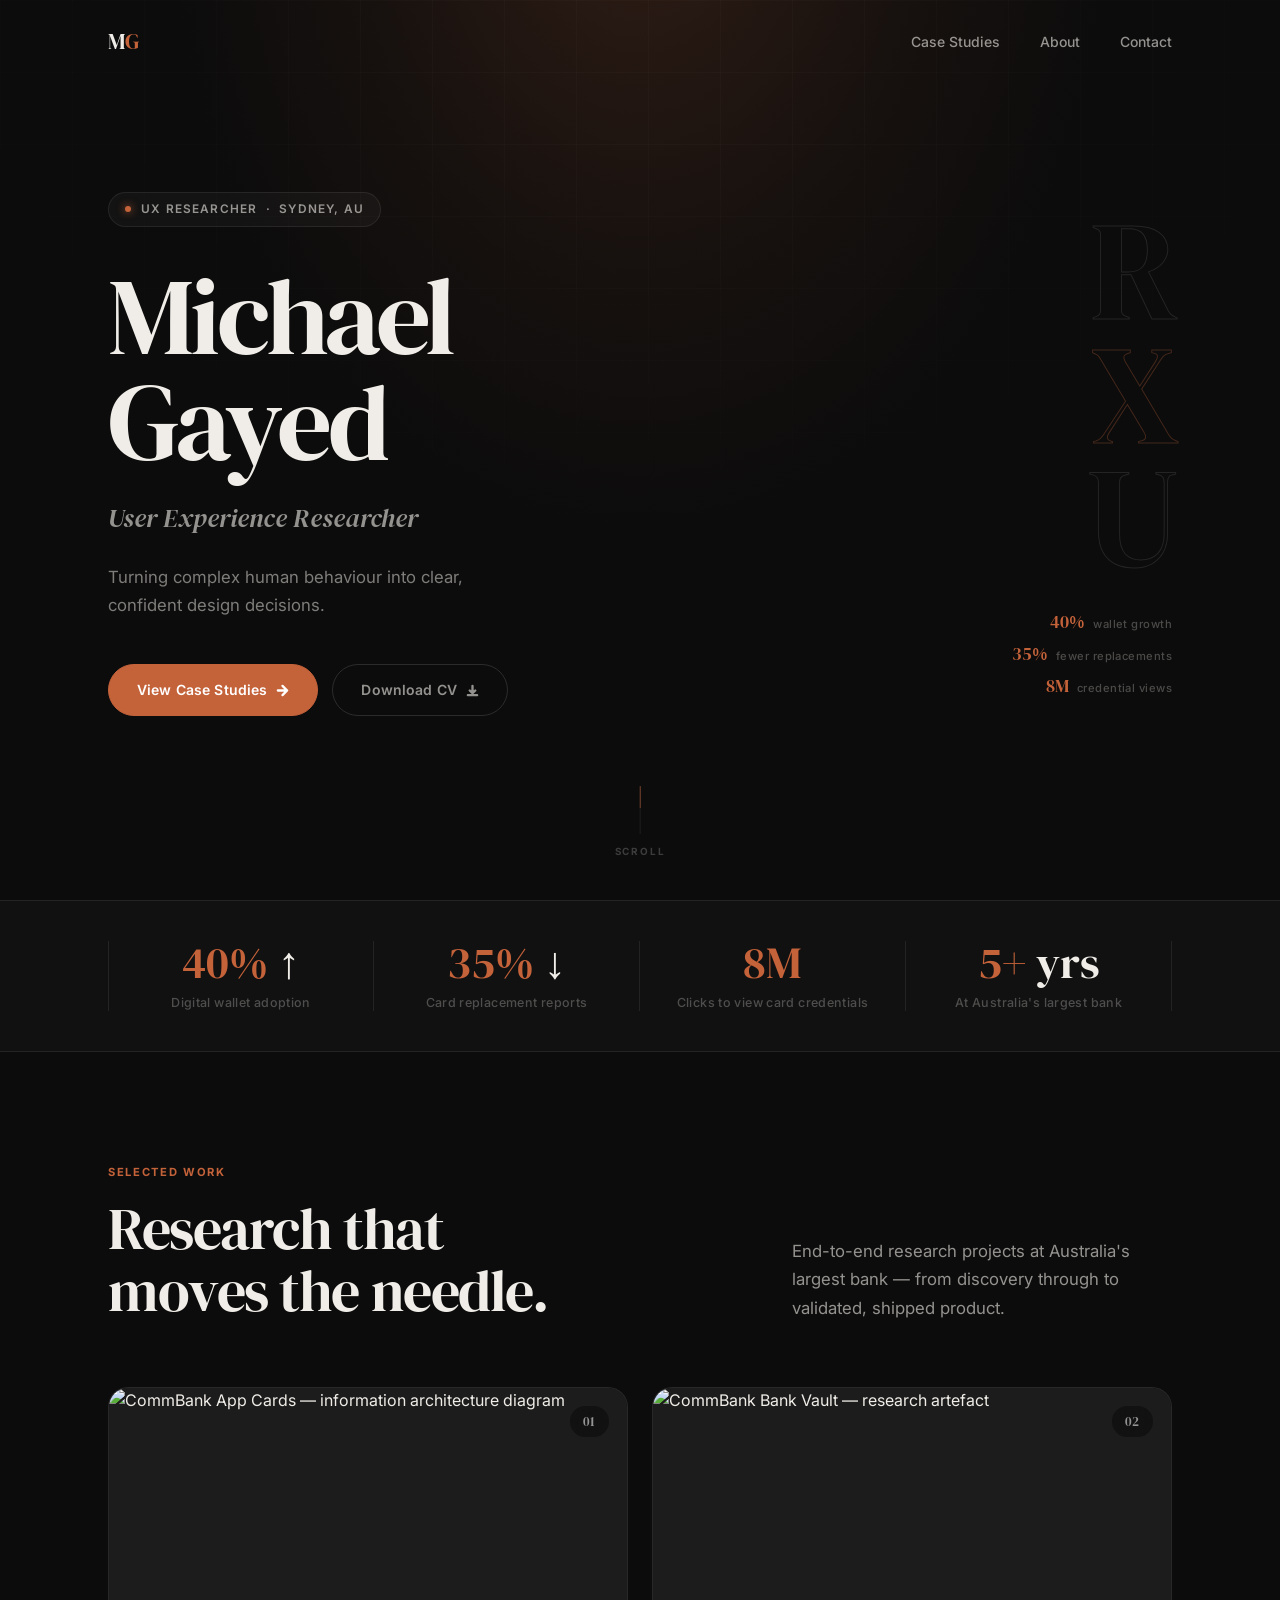
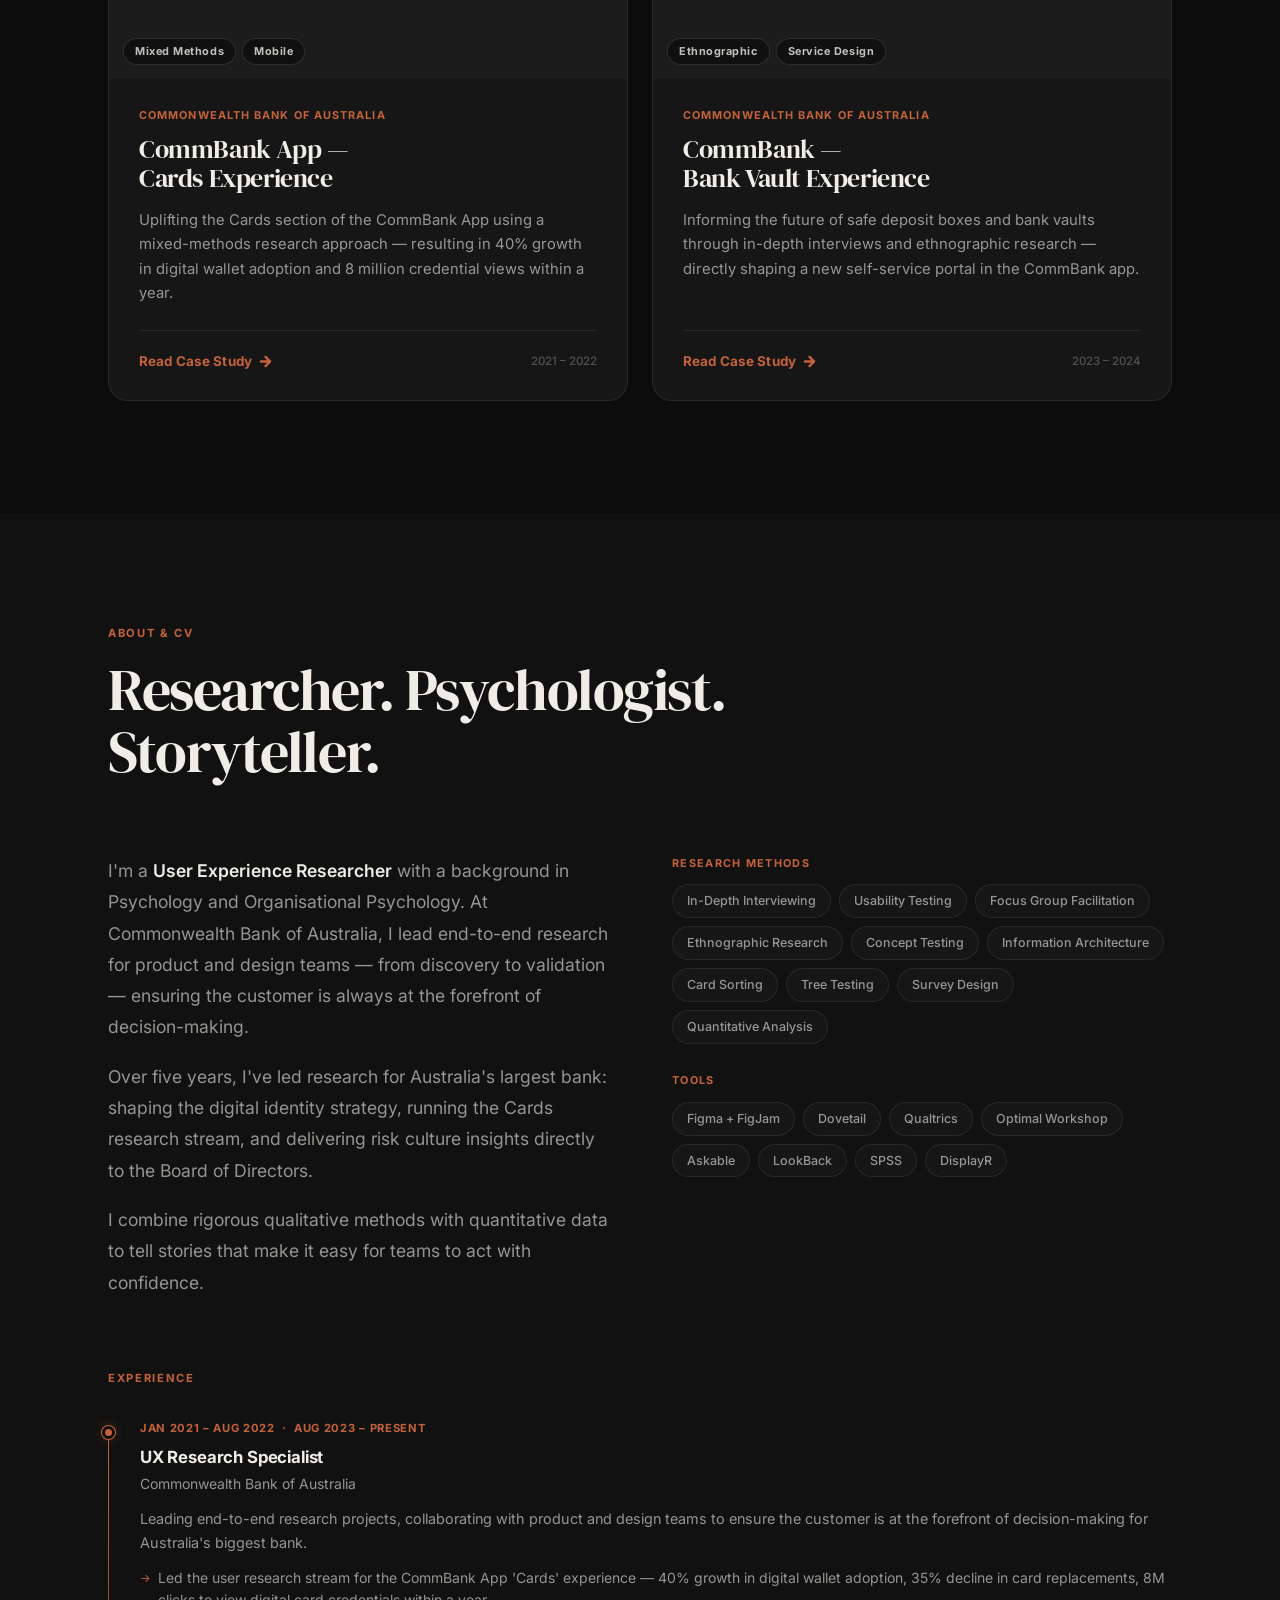
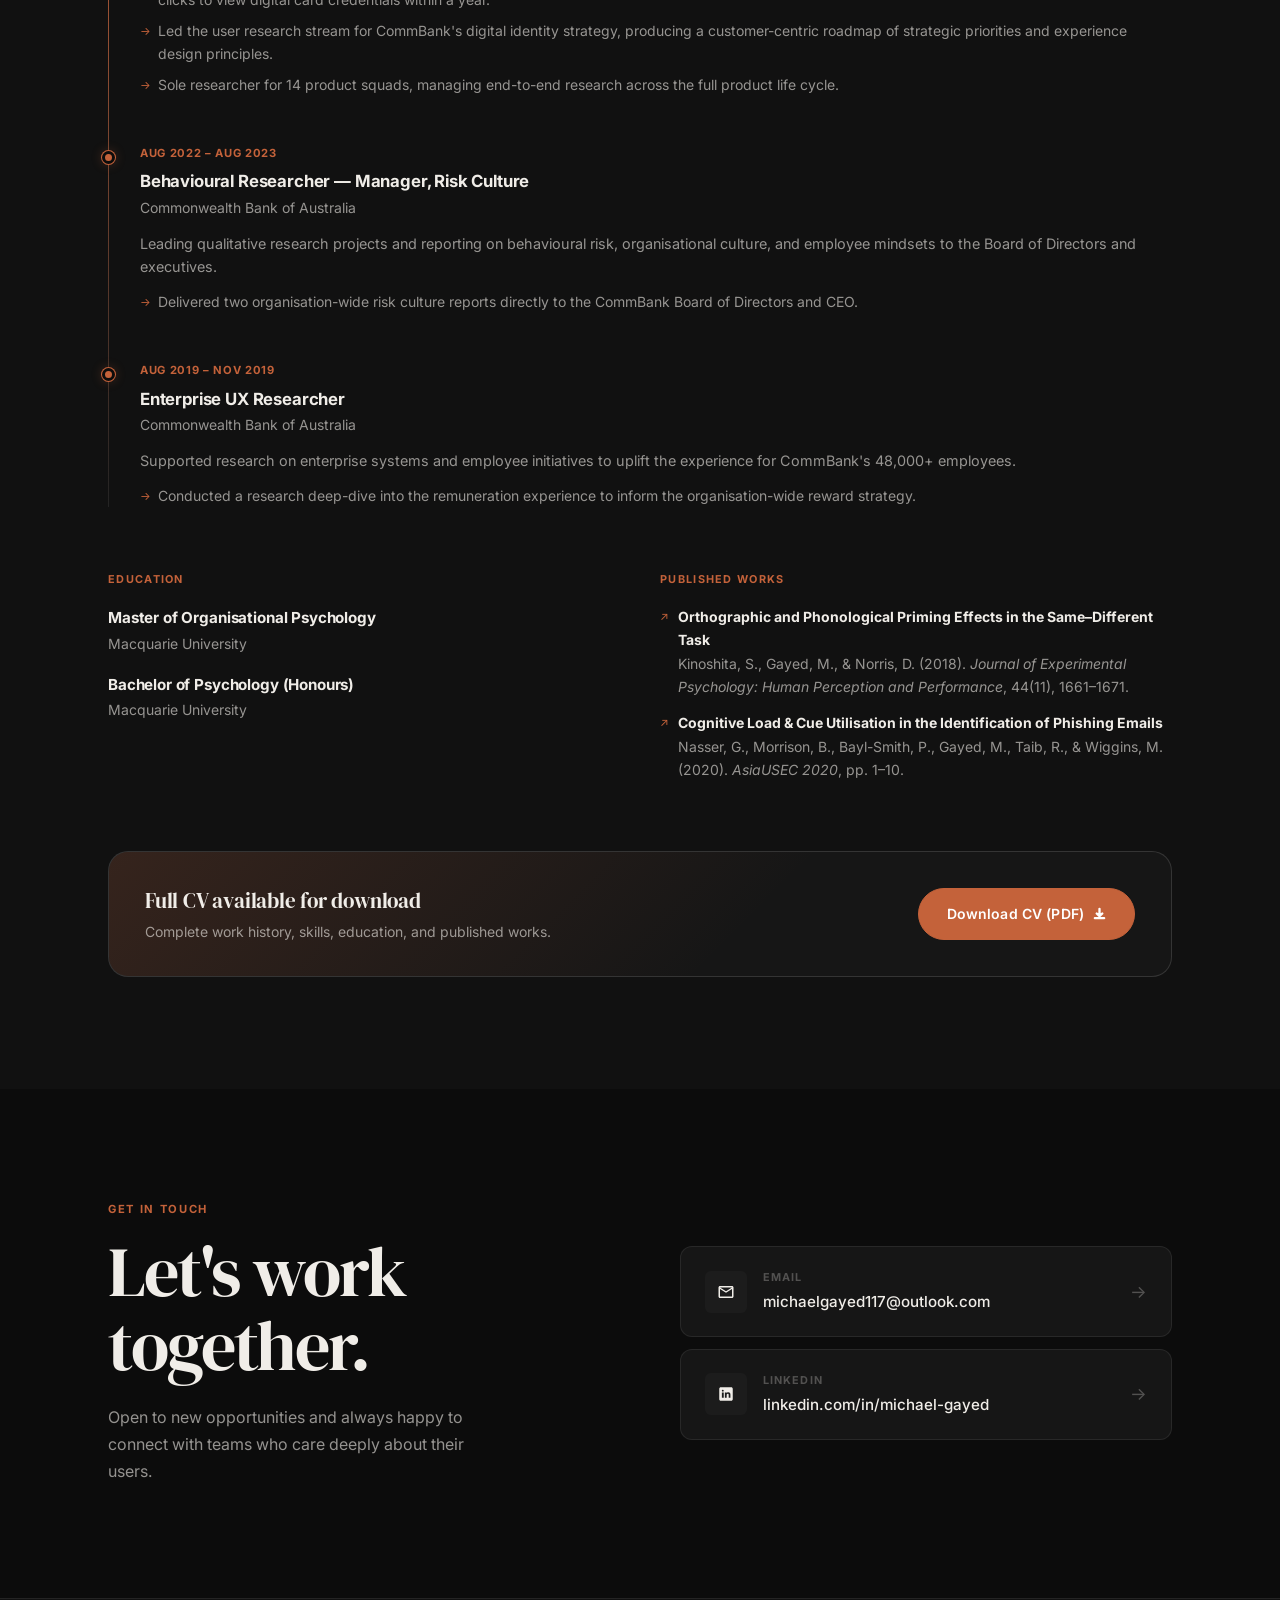
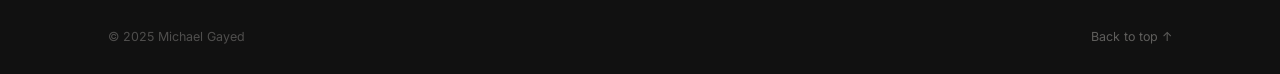
==== commit 9c362fbd: "Full dark theme + directional scroll animation system Dark theme: - All sections now dark (#0C0C0C b" ====
--- a/index.html
+++ b/index.html
@@ -32,27 +32,27 @@
       <div class="hero__inner">
 
         <div class="hero__content">
-          <div class="hero__eyebrow fade-in">
+          <div class="hero__eyebrow" data-anim="up" style="--delay:.05s">
             <div class="hero__eyebrow-dot"></div>
             <span class="hero__eyebrow-text">UX Researcher &nbsp;·&nbsp; Sydney, AU</span>
           </div>
 
-          <h1 class="hero__name fade-in fade-in-delay-1">
+          <h1 class="hero__name" data-anim="up-xl" style="--delay:.15s">
             Michael<br>Gayed
           </h1>
 
-          <p class="hero__title fade-in fade-in-delay-2">User Experience Researcher</p>
-
-          <p class="hero__tagline fade-in fade-in-delay-3">
+          <p class="hero__title" data-anim="up" style="--delay:.28s">User Experience Researcher</p>
+
+          <p class="hero__tagline" data-anim="up" style="--delay:.38s">
             Turning complex human behaviour into clear,<br>confident design decisions.
           </p>
 
-          <div class="hero__ctas fade-in fade-in-delay-4">
+          <div class="hero__ctas" data-anim="up" style="--delay:.48s">
             <a href="#work" class="btn btn--primary">
               View Case Studies
               <svg width="13" height="13" viewBox="0 0 14 14" fill="none" stroke="currentColor" stroke-width="2.5" stroke-linecap="round" stroke-linejoin="round"><path d="M2 7h10M7 2l5 5-5 5"/></svg>
             </a>
-            <a href="Content/Assests/CV _ Resume (Community).pdf" download class="btn btn--outline-dark">
+            <a href="Content/Assests/CV _ Resume (Community).pdf" download class="btn btn--ghost-dark">
               Download CV
               <svg width="13" height="13" viewBox="0 0 14 14" fill="none" stroke="currentColor" stroke-width="2.5" stroke-linecap="round" stroke-linejoin="round"><path d="M7 2v8M4 7l3 3 3-3M2 12h10"/></svg>
             </a>
@@ -83,9 +83,7 @@
     </div>
 
     <div class="hero__scroll" aria-hidden="true">
-      <div class="hero__scroll-track">
-        <div class="hero__scroll-fill"></div>
-      </div>
+      <div class="hero__scroll-track"><div class="hero__scroll-fill"></div></div>
       <span class="hero__scroll-label">Scroll</span>
     </div>
   </section>
@@ -93,22 +91,22 @@
   <!-- ============================================================
        STATS BAND
        ============================================================ -->
-  <div class="stats-band" aria-hidden="true">
+  <div class="stats-band" aria-label="Key research outcomes">
     <div class="stats-band__inner">
-      <div class="stats-band__item">
-        <div class="stats-band__num"><em>40%</em> ↑</div>
+      <div class="stats-band__item" data-anim="up" style="--delay:.0s">
+        <div class="stats-band__num"><em data-count="40" data-suffix="%">40%</em> ↑</div>
         <div class="stats-band__label">Digital wallet adoption</div>
       </div>
-      <div class="stats-band__item">
-        <div class="stats-band__num"><em>35%</em> ↓</div>
+      <div class="stats-band__item" data-anim="up" style="--delay:.1s">
+        <div class="stats-band__num"><em data-count="35" data-suffix="%">35%</em> ↓</div>
         <div class="stats-band__label">Card replacement reports</div>
       </div>
-      <div class="stats-band__item">
-        <div class="stats-band__num"><em>8M</em></div>
+      <div class="stats-band__item" data-anim="up" style="--delay:.2s">
+        <div class="stats-band__num"><em data-count="8" data-suffix="M">8M</em></div>
         <div class="stats-band__label">Clicks to view card credentials</div>
       </div>
-      <div class="stats-band__item">
-        <div class="stats-band__num"><em>5+</em> yrs</div>
+      <div class="stats-band__item" data-anim="up" style="--delay:.3s">
+        <div class="stats-band__num"><em data-count="5" data-suffix="+">5+</em> yrs</div>
         <div class="stats-band__label">At Australia's largest bank</div>
       </div>
     </div>
@@ -121,19 +119,17 @@
     <div class="container">
 
       <div class="work__header">
-        <div class="fade-in">
+        <div data-anim="left">
           <span class="section-label">Selected Work</span>
           <h2 class="display-lg">Research that<br>moves the needle.</h2>
         </div>
-        <p class="work__desc fade-in fade-in-delay-1">
+        <p class="work__desc" data-anim="right" style="--delay:.1s">
           End-to-end research projects at Australia's largest bank — from discovery through to validated, shipped product.
         </p>
       </div>
 
       <div class="cards-grid">
-
-        <!-- Card 1 -->
-        <article class="card fade-in fade-in-delay-1">
+        <article class="card" data-anim="card-l" style="--delay:.05s">
           <div class="card__thumb">
             <img
               src="Content/Assests/images/Case study 1 images/image 12.png"
@@ -162,8 +158,7 @@
           </div>
         </article>
 
-        <!-- Card 2 -->
-        <article class="card fade-in fade-in-delay-2">
+        <article class="card" data-anim="card-r" style="--delay:.15s">
           <div class="card__thumb">
             <img
               src="Content/Assests/images/Case study 2 images/image 13.png"
@@ -191,24 +186,24 @@
             </div>
           </div>
         </article>
-
-      </div>
+      </div>
+
     </div>
   </section>
 
   <!-- ============================================================
        ABOUT / CV
        ============================================================ -->
-  <section class="section section--cream" id="about">
+  <section class="section section--b1" id="about">
     <div class="container">
 
-      <div class="about__header fade-in">
+      <div class="about__header" data-anim="up-xl">
         <span class="section-label">About &amp; CV</span>
         <h2 class="display-lg">Researcher. Psychologist.<br>Storyteller.</h2>
       </div>
 
       <div class="about__top">
-        <div class="about__bio fade-in fade-in-delay-1">
+        <div class="about__bio" data-anim="left">
           <p>
             I'm a <strong>User Experience Researcher</strong> with a background in Psychology and Organisational Psychology. At Commonwealth Bank of Australia, I lead end-to-end research for product and design teams — from discovery to validation — ensuring the customer is always at the forefront of decision-making.
           </p>
@@ -220,7 +215,7 @@
           </p>
         </div>
 
-        <div class="skills-panel fade-in fade-in-delay-2">
+        <div class="skills-panel" data-anim="right">
           <div>
             <div class="skills-group__label">Research Methods</div>
             <div class="skills-group__tags">
@@ -253,7 +248,7 @@
       </div>
 
       <!-- Experience -->
-      <div class="fade-in">
+      <div data-anim="up">
         <span class="section-label" style="margin-bottom:32px">Experience</span>
         <div class="timeline">
 
@@ -302,7 +297,7 @@
       </div>
 
       <!-- Education + Publications -->
-      <div class="about__lower fade-in">
+      <div class="about__lower" data-anim="up">
         <div>
           <div class="about__lower-label">Education</div>
           <div class="edu-item">
@@ -327,8 +322,7 @@
         </div>
       </div>
 
-      <!-- CV Download -->
-      <div class="cv-banner fade-in">
+      <div class="cv-banner" data-anim="up">
         <div class="cv-banner__text">
           <div class="cv-banner__title">Full CV available for download</div>
           <div class="cv-banner__sub">Complete work history, skills, education, and published works.</div>
@@ -345,20 +339,19 @@
   <!-- ============================================================
        CONTACT
        ============================================================ -->
-  <section class="section section--ink" id="contact">
+  <section class="section" id="contact">
     <div class="container">
       <div class="contact__body">
 
-        <div class="contact__left fade-in">
-          <span class="section-label section-label--dark">Get in touch</span>
+        <div class="contact__left" data-anim="left">
+          <span class="section-label">Get in touch</span>
           <h2 class="contact__heading">Let's work<br>together.</h2>
           <p class="contact__desc">
             Open to new opportunities and always happy to connect with teams who care deeply about their users.
           </p>
         </div>
 
-        <div class="contact__links fade-in fade-in-delay-2">
-
+        <div class="contact__links" data-anim="right" style="--delay:.15s">
           <a href="mailto:michaelgayed117@outlook.com" class="contact__link" aria-label="Email Michael Gayed">
             <div class="contact__link-left">
               <div class="contact__link-icon">
@@ -384,7 +377,6 @@
             </div>
             <span class="contact__arrow">→</span>
           </a>
-
         </div>
 
       </div>
--- a/css/styles.css
+++ b/css/styles.css
@@ -2,44 +2,46 @@
    DESIGN TOKENS
    ============================================================ */
 :root {
-  /* Palette */
-  --white:        #FFFFFF;
-  --cream:        #FAF9F7;
-  --sand:         #F0EDE8;
-  --border:       #E8E4DF;
-  --border-dark:  rgba(255,255,255,0.1);
-  --text-primary: #1A1A1A;
-  --text-mid:     #4A4A4A;
-  --text-secondary:#7A7672;
+  /* Dark palette */
+  --bg:           #0C0C0C;
+  --bg-1:         #111111;
+  --bg-2:         #161616;
+  --bg-3:         #1C1C1C;
+  --bg-4:         #222222;
+  --border:       rgba(255, 255, 255, 0.08);
+  --border-2:     rgba(255, 255, 255, 0.13);
+
+  /* Text */
+  --text:         #F0EDE8;
+  --text-mid:     rgba(240, 237, 232, 0.6);
+  --text-faint:   rgba(240, 237, 232, 0.28);
+
+  /* Accent */
   --accent:       #C4623A;
-  --accent-light: #F5EBE5;
+  --accent-dim:   rgba(196, 98, 58, 0.18);
+  --accent-glow:  rgba(196, 98, 58, 0.32);
   --accent-dark:  #A34E2D;
-  --accent-glow:  rgba(196, 98, 58, 0.18);
-  --ink:          #0C0C0C;
-  --ink-text:     #F5F3F0;
-  --ink-mid:      rgba(245,243,240,0.55);
-  --ink-faint:    rgba(245,243,240,0.12);
 
   /* Type */
   --font-display: 'DM Serif Display', Georgia, serif;
   --font-body:    'Inter', -apple-system, BlinkMacSystemFont, sans-serif;
 
   /* Radii */
-  --radius-sm:    4px;
-  --radius-md:    10px;
-  --radius-lg:    20px;
-  --radius-pill:  999px;
+  --r-sm:   6px;
+  --r-md:   12px;
+  --r-lg:   20px;
+  --r-pill: 999px;
 
   /* Shadows */
-  --shadow-sm:  0 1px 4px rgba(0,0,0,0.06);
-  --shadow-md:  0 4px 20px rgba(0,0,0,0.09), 0 1px 4px rgba(0,0,0,0.04);
-  --shadow-lg:  0 16px 56px rgba(0,0,0,0.14), 0 4px 16px rgba(0,0,0,0.06);
-  --shadow-xl:  0 24px 80px rgba(0,0,0,0.18), 0 8px 24px rgba(0,0,0,0.08);
-  --shadow-accent: 0 8px 28px rgba(196,98,58,0.35);
+  --shadow-sm:  0 1px 4px rgba(0, 0, 0, 0.3);
+  --shadow-md:  0 4px 24px rgba(0, 0, 0, 0.4), 0 1px 4px rgba(0, 0, 0, 0.2);
+  --shadow-lg:  0 16px 56px rgba(0, 0, 0, 0.5), 0 4px 16px rgba(0, 0, 0, 0.3);
+  --shadow-xl:  0 24px 80px rgba(0, 0, 0, 0.6), 0 8px 24px rgba(0, 0, 0, 0.35);
+  --shadow-accent: 0 8px 32px rgba(196, 98, 58, 0.4), 0 2px 8px rgba(196, 98, 58, 0.2);
 
   /* Layout */
-  --max-width:   1160px;
-  --section-pad: 112px;
+  --max-w:        1160px;
+  --section-pad:  112px;
 }
 
 /* ============================================================
@@ -55,79 +57,86 @@
 
 body {
   font-family: var(--font-body);
-  color: var(--text-primary);
-  background: var(--white);
+  background: var(--bg);
+  color: var(--text);
   line-height: 1.6;
   -webkit-font-smoothing: antialiased;
   -moz-osx-font-smoothing: grayscale;
 }
 
-img { display: block; max-width: 100%; height: auto; }
-a { color: inherit; text-decoration: none; }
-ul { list-style: none; }
+img  { display: block; max-width: 100%; height: auto; }
+a    { color: inherit; text-decoration: none; }
+ul   { list-style: none; }
 
 /* ============================================================
    TYPOGRAPHY
    ============================================================ */
 .section-label {
-  font-size: 0.72rem;
-  font-weight: 600;
-  letter-spacing: 0.14em;
+  font-size: 0.7rem;
+  font-weight: 700;
+  letter-spacing: 0.15em;
   text-transform: uppercase;
   color: var(--accent);
   display: block;
-  margin-bottom: 14px;
-}
-
-.section-label--dark { color: rgba(196,98,58,0.85); }
+  margin-bottom: 16px;
+}
 
 .display-lg {
   font-family: var(--font-display);
-  font-size: clamp(2.2rem, 4vw, 3.75rem);
+  font-size: clamp(2.4rem, 4.5vw, 4rem);
   font-weight: 400;
-  line-height: 1.1;
-  letter-spacing: -0.02em;
-}
-
-.body-lg { font-size: 1.1rem; line-height: 1.72; }
-.body-md { font-size: 1rem;   line-height: 1.65; }
-.body-sm { font-size: 0.875rem; line-height: 1.6; }
-.text-secondary { color: var(--text-secondary); }
+  line-height: 1.08;
+  letter-spacing: -0.025em;
+  color: var(--text);
+}
+
+.body-lg  { font-size: 1.1rem;   line-height: 1.75; }
+.body-md  { font-size: 1rem;     line-height: 1.65; }
+.body-sm  { font-size: 0.875rem; line-height: 1.6;  }
+.text-secondary { color: var(--text-mid); }
 
 /* ============================================================
    LAYOUT
    ============================================================ */
 .container {
   width: 100%;
-  max-width: var(--max-width);
+  max-width: var(--max-w);
   margin-inline: auto;
   padding-inline: 48px;
 }
 
-.section { padding-block: var(--section-pad); }
-.section--cream { background: var(--cream); }
-.section--sand  { background: var(--sand);  }
-.section--ink   { background: var(--ink); color: var(--ink-text); }
-
-/* ============================================================
-   NAV
+.section     { padding-block: var(--section-pad); }
+.section--b1 { background: var(--bg-1); }
+.section--b2 { background: var(--bg-2); }
+
+/* ============================================================
+   NAV  (transparent over dark hero → frosted on scroll)
    ============================================================ */
 .nav {
   position: fixed;
-  top: 0; left: 0; right: 0;
+  inset-block-start: 0;
+  inset-inline: 0;
   z-index: 100;
   padding: 24px 0;
-  transition: padding 0.35s ease, background 0.35s ease, box-shadow 0.35s ease;
-}
-
-/* Default state: nav sits over dark hero — show light text */
+  transition: padding .35s ease, background .35s ease, box-shadow .35s ease;
+}
+
+.nav__inner {
+  display: flex;
+  align-items: center;
+  justify-content: space-between;
+  max-width: var(--max-w);
+  margin-inline: auto;
+  padding-inline: 48px;
+}
+
 .nav__logo {
   font-family: var(--font-display);
   font-size: 1.4rem;
   font-weight: 400;
   letter-spacing: -0.01em;
-  color: var(--ink-text);
-  transition: color 0.35s ease;
+  color: var(--text);
+  transition: color .3s;
 }
 .nav__logo span { color: var(--accent); }
 
@@ -139,30 +148,17 @@
 .nav__links a {
   font-size: 0.875rem;
   font-weight: 500;
-  color: var(--ink-mid);
-  transition: color 0.2s;
-}
-.nav__links a:hover { color: var(--ink-text); }
-
-/* Scrolled: frosted glass, dark text */
+  color: var(--text-mid);
+  transition: color .2s;
+}
+.nav__links a:hover { color: var(--text); }
+
 .nav.scrolled {
-  background: rgba(255,255,255,0.88);
-  backdrop-filter: blur(16px);
-  -webkit-backdrop-filter: blur(16px);
-  box-shadow: 0 1px 0 var(--border), 0 4px 24px rgba(0,0,0,0.04);
+  background: rgba(12, 12, 12, 0.88);
+  backdrop-filter: blur(20px);
+  -webkit-backdrop-filter: blur(20px);
+  box-shadow: 0 1px 0 var(--border);
   padding: 16px 0;
-}
-.nav.scrolled .nav__logo { color: var(--text-primary); }
-.nav.scrolled .nav__links a { color: var(--text-secondary); }
-.nav.scrolled .nav__links a:hover { color: var(--text-primary); }
-
-.nav__inner {
-  display: flex;
-  align-items: center;
-  justify-content: space-between;
-  max-width: var(--max-width);
-  margin-inline: auto;
-  padding-inline: 48px;
 }
 
 /* ============================================================
@@ -175,21 +171,21 @@
   font-family: var(--font-body);
   font-size: 0.875rem;
   font-weight: 600;
-  border-radius: var(--radius-pill);
-  padding: 14px 30px;
+  border-radius: var(--r-pill);
+  padding: 14px 28px;
+  border: 1.5px solid transparent;
   cursor: pointer;
-  border: 1.5px solid transparent;
-  transition: background 0.22s ease, color 0.22s ease, border-color 0.22s ease,
-              transform 0.18s ease, box-shadow 0.22s ease;
+  letter-spacing: 0.01em;
   white-space: nowrap;
-  letter-spacing: 0.01em;
+  transition: background .22s, color .22s, border-color .22s,
+              transform .18s cubic-bezier(.34,1.56,.64,1), box-shadow .22s;
 }
 .btn:hover  { transform: translateY(-2px); }
 .btn:active { transform: translateY(0); }
 
 .btn--primary {
   background: var(--accent);
-  color: var(--white);
+  color: #fff;
   border-color: var(--accent);
 }
 .btn--primary:hover {
@@ -198,40 +194,33 @@
   box-shadow: var(--shadow-accent);
 }
 
-.btn--outline-dark {
+.btn--ghost-dark {
   background: transparent;
-  color: var(--ink-text);
-  border-color: rgba(255,255,255,0.22);
-}
-.btn--outline-dark:hover {
-  background: rgba(255,255,255,0.07);
-  border-color: rgba(255,255,255,0.5);
+  color: var(--text-mid);
+  border-color: var(--border-2);
+}
+.btn--ghost-dark:hover {
+  color: var(--text);
+  border-color: var(--text-mid);
+  background: rgba(255,255,255,.04);
 }
 
 .btn--outline {
   background: transparent;
-  color: var(--text-primary);
-  border-color: var(--border);
+  color: var(--text-mid);
+  border-color: var(--border-2);
 }
 .btn--outline:hover {
-  border-color: var(--text-primary);
-  background: var(--cream);
-}
-
-.btn--ghost {
-  background: transparent;
-  color: var(--text-secondary);
-  border-color: transparent;
-  padding-inline: 4px;
-}
-.btn--ghost:hover { color: var(--text-primary); transform: none; }
-
-/* ============================================================
-   HERO  (dark section)
+  color: var(--text);
+  border-color: var(--text-mid);
+}
+
+/* ============================================================
+   HERO
    ============================================================ */
 .hero {
-  background: var(--ink);
-  color: var(--ink-text);
+  background: var(--bg);
+  color: var(--text);
   min-height: 100vh;
   display: flex;
   flex-direction: column;
@@ -242,33 +231,31 @@
   overflow: hidden;
 }
 
-/* Radial warm glow from top */
 .hero::before {
   content: '';
   position: absolute;
-  top: -10%;
+  top: -15%;
   left: 50%;
   transform: translateX(-50%);
-  width: 900px;
-  height: 600px;
+  width: 1000px;
+  height: 700px;
   background: radial-gradient(ellipse at center top,
-    rgba(196,98,58,0.22) 0%,
-    rgba(196,98,58,0.06) 45%,
-    transparent 70%);
+    rgba(196,98,58,.2) 0%,
+    rgba(196,98,58,.06) 40%,
+    transparent 68%);
   pointer-events: none;
 }
 
-/* Subtle grid texture */
 .hero::after {
   content: '';
   position: absolute;
   inset: 0;
   background-image:
-    linear-gradient(rgba(255,255,255,0.025) 1px, transparent 1px),
-    linear-gradient(90deg, rgba(255,255,255,0.025) 1px, transparent 1px);
-  background-size: 80px 80px;
+    linear-gradient(rgba(255,255,255,.018) 1px, transparent 1px),
+    linear-gradient(90deg, rgba(255,255,255,.018) 1px, transparent 1px);
+  background-size: 72px 72px;
   pointer-events: none;
-  mask-image: radial-gradient(ellipse 80% 100% at 50% 0%, black 30%, transparent 80%);
+  mask-image: radial-gradient(ellipse 90% 90% at 50% 0%, black 20%, transparent 75%);
 }
 
 .hero__inner {
@@ -280,126 +267,97 @@
   align-items: center;
 }
 
-/* Left content */
-.hero__content {}
-
 .hero__eyebrow {
   display: inline-flex;
   align-items: center;
   gap: 10px;
   margin-bottom: 36px;
   padding: 7px 16px;
-  border-radius: var(--radius-pill);
-  border: 1px solid var(--ink-faint);
-  background: rgba(255,255,255,0.04);
+  border-radius: var(--r-pill);
+  border: 1px solid var(--border);
+  background: rgba(255,255,255,.03);
 }
 .hero__eyebrow-dot {
-  width: 6px;
-  height: 6px;
+  width: 6px; height: 6px;
   border-radius: 50%;
   background: var(--accent);
   box-shadow: 0 0 8px var(--accent);
   animation: pulse-dot 2.5s ease-in-out infinite;
 }
 @keyframes pulse-dot {
-  0%, 100% { opacity: 1; box-shadow: 0 0 8px var(--accent); }
-  50%       { opacity: 0.6; box-shadow: 0 0 16px var(--accent), 0 0 4px var(--accent); }
+  0%, 100% { box-shadow: 0 0 6px var(--accent); opacity: 1; }
+  50%       { box-shadow: 0 0 18px var(--accent), 0 0 4px var(--accent); opacity: .75; }
 }
 .hero__eyebrow-text {
-  font-size: 0.75rem;
+  font-size: 0.74rem;
   font-weight: 600;
-  letter-spacing: 0.1em;
+  letter-spacing: .1em;
   text-transform: uppercase;
-  color: var(--ink-mid);
+  color: var(--text-mid);
 }
 
 .hero__name {
   font-family: var(--font-display);
-  font-size: clamp(4rem, 8vw, 7.5rem);
+  font-size: clamp(4rem, 8.5vw, 8rem);
   font-weight: 400;
-  line-height: 1.0;
-  letter-spacing: -0.03em;
-  margin-bottom: 20px;
-  color: var(--ink-text);
+  line-height: .98;
+  letter-spacing: -.035em;
+  color: var(--text);
+  margin-bottom: 22px;
 }
 
 .hero__title {
   font-family: var(--font-display);
   font-style: italic;
-  font-size: clamp(1.1rem, 2vw, 1.6rem);
-  color: var(--ink-mid);
+  font-size: clamp(1.1rem, 2vw, 1.65rem);
+  font-weight: 400;
+  color: var(--text-mid);
   margin-bottom: 24px;
-  font-weight: 400;
 }
 
 .hero__tagline {
   font-size: 1.05rem;
-  color: rgba(245,243,240,0.6);
-  max-width: 460px;
+  color: rgba(240,237,232,.5);
+  max-width: 450px;
   line-height: 1.7;
   margin-bottom: 44px;
 }
 
-.hero__ctas {
-  display: flex;
-  gap: 14px;
-  flex-wrap: wrap;
-}
-
-/* Right — decorative number stack */
+.hero__ctas { display: flex; gap: 14px; flex-wrap: wrap; }
+
+/* Right decorative stack */
 .hero__visual {
   display: flex;
   flex-direction: column;
   align-items: flex-end;
-  gap: 0;
   user-select: none;
 }
-
 .hero__big-num {
   font-family: var(--font-display);
-  font-size: clamp(5rem, 10vw, 9rem);
+  font-size: clamp(5rem, 11vw, 10rem);
   font-weight: 400;
-  line-height: 0.9;
-  letter-spacing: -0.04em;
+  line-height: .88;
+  letter-spacing: -.05em;
   color: transparent;
-  -webkit-text-stroke: 1px rgba(255,255,255,0.12);
-  transition: color 0.3s, -webkit-text-stroke 0.3s;
-}
-.hero__big-num--accent {
-  color: transparent;
-  -webkit-text-stroke: 1px rgba(196,98,58,0.35);
-}
+  -webkit-text-stroke: 1px rgba(255,255,255,.1);
+}
+.hero__big-num--accent { -webkit-text-stroke: 1px rgba(196,98,58,.3); }
 
 .hero__micro-stats {
-  margin-top: 24px;
+  margin-top: 28px;
   display: flex;
   flex-direction: column;
-  gap: 2px;
+  gap: 4px;
   align-items: flex-end;
 }
-.hero__micro-stat {
-  display: flex;
-  align-items: baseline;
-  gap: 8px;
-}
-.hero__micro-num {
-  font-family: var(--font-display);
-  font-size: 1.1rem;
-  font-weight: 400;
-  color: var(--accent);
-}
-.hero__micro-label {
-  font-size: 0.72rem;
-  font-weight: 500;
-  color: var(--ink-mid);
-  letter-spacing: 0.04em;
-}
+.hero__micro-stat { display: flex; align-items: baseline; gap: 8px; }
+.hero__micro-num  { font-family: var(--font-display); font-size: 1.1rem; color: var(--accent); }
+.hero__micro-label { font-size: .7rem; font-weight: 500; color: var(--text-faint); letter-spacing: .04em; }
 
 /* Scroll indicator */
 .hero__scroll {
   position: absolute;
-  bottom: 40px;
-  left: 50%;
+  bottom: 40px; left: 50%;
   transform: translateX(-50%);
   display: flex;
   flex-direction: column;
@@ -408,82 +366,74 @@
   z-index: 1;
 }
 .hero__scroll-track {
-  width: 1px;
-  height: 44px;
-  background: rgba(255,255,255,0.1);
+  width: 1px; height: 48px;
+  background: rgba(255,255,255,.08);
   border-radius: 1px;
   overflow: hidden;
 }
 .hero__scroll-fill {
-  width: 100%;
-  height: 50%;
+  width: 100%; height: 45%;
   background: var(--accent);
   border-radius: 1px;
-  animation: scroll-drop 2s ease-in-out infinite;
+  animation: scroll-drop 2.2s cubic-bezier(.4,0,.2,1) infinite;
 }
 @keyframes scroll-drop {
-  0%   { transform: translateY(-100%); opacity: 1; }
-  60%  { transform: translateY(200%);  opacity: 0.4; }
-  61%  { transform: translateY(-100%); opacity: 0; }
-  100% { transform: translateY(-100%); opacity: 1; }
+  0%  { transform: translateY(-100%); opacity: 1; }
+  65% { transform: translateY(250%);  opacity: .3; }
+  66% { transform: translateY(-100%); opacity: 0; }
+  80% { opacity: 0; }
+  100%{ transform: translateY(-100%); opacity: 1; }
 }
 .hero__scroll-label {
-  font-size: 0.65rem;
-  font-weight: 600;
-  letter-spacing: 0.15em;
+  font-size: .62rem;
+  font-weight: 700;
+  letter-spacing: .18em;
   text-transform: uppercase;
-  color: rgba(255,255,255,0.25);
+  color: rgba(255,255,255,.2);
 }
 
 /* ============================================================
    STATS BAND
    ============================================================ */
 .stats-band {
-  background: #141414;
-  border-top: 1px solid rgba(255,255,255,0.06);
-  border-bottom: 1px solid rgba(255,255,255,0.06);
-  padding-block: 36px;
-}
-
+  background: var(--bg-1);
+  border-block: 1px solid var(--border);
+  padding-block: 40px;
+  overflow: hidden;
+}
 .stats-band__inner {
   display: grid;
   grid-template-columns: repeat(4, 1fr);
-  gap: 0;
-  max-width: var(--max-width);
+  max-width: var(--max-w);
   margin-inline: auto;
   padding-inline: 48px;
 }
-
 .stats-band__item {
-  padding: 8px 32px;
-  border-right: 1px solid rgba(255,255,255,0.07);
+  padding: 0 32px;
+  border-right: 1px solid var(--border);
   text-align: center;
 }
-.stats-band__item:first-child { border-left: 1px solid rgba(255,255,255,0.07); }
+.stats-band__item:first-child { border-left: 1px solid var(--border); }
 
 .stats-band__num {
   font-family: var(--font-display);
-  font-size: clamp(2rem, 3.5vw, 2.75rem);
+  font-size: clamp(2rem, 3.5vw, 3rem);
   font-weight: 400;
-  color: var(--ink-text);
+  color: var(--text);
   line-height: 1;
-  margin-bottom: 6px;
-}
-.stats-band__num em {
-  font-style: normal;
-  color: var(--accent);
-}
-
+  margin-bottom: 8px;
+}
+.stats-band__num em { font-style: normal; color: var(--accent); }
 .stats-band__label {
-  font-size: 0.78rem;
+  font-size: .78rem;
   font-weight: 500;
-  color: rgba(245,243,240,0.45);
-  letter-spacing: 0.03em;
+  color: var(--text-faint);
+  letter-spacing: .03em;
   line-height: 1.4;
 }
 
 /* ============================================================
-   WORK / CASE STUDY CARDS
+   CASE STUDY CARDS
    ============================================================ */
 .work__header {
   display: grid;
@@ -492,166 +442,102 @@
   gap: 32px;
   margin-bottom: 64px;
 }
-
-.work__desc {
-  font-size: 1.05rem;
-  color: var(--text-secondary);
-  line-height: 1.7;
-  max-width: 380px;
-  justify-self: end;
-}
-
-/* Cards grid */
+.work__desc { font-size: 1.05rem; color: var(--text-mid); line-height: 1.7; justify-self: end; max-width: 380px; }
+
 .cards-grid {
   display: grid;
   grid-template-columns: 1fr 1fr;
-  gap: 28px;
+  gap: 24px;
 }
 
 .card {
-  background: var(--white);
-  border-radius: var(--radius-lg);
+  background: var(--bg-2);
+  border-radius: var(--r-lg);
+  border: 1px solid var(--border);
   overflow: hidden;
   display: flex;
   flex-direction: column;
-  transition: transform 0.3s cubic-bezier(0.34, 1.56, 0.64, 1),
-              box-shadow 0.3s ease;
-  box-shadow: var(--shadow-md);
-  position: relative;
-}
-.card::before {
-  content: '';
-  position: absolute;
-  inset: 0;
-  border-radius: var(--radius-lg);
-  border: 1px solid var(--border);
-  pointer-events: none;
-  z-index: 2;
-  transition: border-color 0.25s;
+  transition: transform .35s cubic-bezier(.34,1.56,.64,1),
+              box-shadow .35s ease,
+              border-color .35s ease;
+  will-change: transform;
 }
 .card:hover {
-  transform: translateY(-8px);
   box-shadow: var(--shadow-xl);
-}
-.card:hover::before {
-  border-color: transparent;
+  border-color: rgba(255,255,255,.14);
 }
 
 .card__thumb {
   aspect-ratio: 16/9;
   overflow: hidden;
-  background: var(--sand);
+  background: var(--bg-3);
   position: relative;
 }
 .card__thumb img {
-  width: 100%;
-  height: 100%;
+  width: 100%; height: 100%;
   object-fit: cover;
-  transition: transform 0.5s cubic-bezier(0.25, 0.46, 0.45, 0.94);
-}
-.card:hover .card__thumb img { transform: scale(1.05); }
+  transition: transform .55s cubic-bezier(.25,.46,.45,.94);
+}
+.card:hover .card__thumb img { transform: scale(1.06); }
 
 .card__num {
   position: absolute;
-  top: 20px;
-  right: 20px;
-  font-family: var(--font-display);
-  font-size: 0.85rem;
-  font-weight: 400;
-  padding: 6px 14px;
-  border-radius: var(--radius-pill);
-  background: rgba(12,12,12,0.55);
+  top: 18px; right: 18px;
+  font-family: var(--font-display);
+  font-size: .82rem;
+  padding: 5px 13px;
+  border-radius: var(--r-pill);
+  background: rgba(12,12,12,.6);
   backdrop-filter: blur(8px);
   -webkit-backdrop-filter: blur(8px);
-  color: rgba(255,255,255,0.7);
-  letter-spacing: 0.04em;
+  color: rgba(255,255,255,.55);
+  letter-spacing: .05em;
   z-index: 1;
 }
 
 .card__tags {
   position: absolute;
-  bottom: 16px;
-  left: 16px;
-  display: flex;
-  gap: 6px;
+  bottom: 14px; left: 14px;
+  display: flex; gap: 6px;
 }
 .tag {
-  font-size: 0.68rem;
-  font-weight: 600;
-  letter-spacing: 0.05em;
+  font-size: .68rem;
+  font-weight: 700;
+  letter-spacing: .05em;
   padding: 4px 11px;
-  border-radius: var(--radius-pill);
-  background: rgba(255,255,255,0.92);
+  border-radius: var(--r-pill);
+  background: rgba(12,12,12,.7);
   backdrop-filter: blur(6px);
-  color: var(--text-primary);
-}
-
-.card__body {
-  padding: 28px 32px 28px;
-  flex: 1;
-  display: flex;
-  flex-direction: column;
-}
-
-.card__org {
-  font-size: 0.7rem;
-  font-weight: 700;
-  letter-spacing: 0.1em;
-  text-transform: uppercase;
-  color: var(--accent);
-  margin-bottom: 10px;
-}
-
+  color: rgba(240,237,232,.8);
+  border: 1px solid rgba(255,255,255,.12);
+}
+
+.card__body { padding: 28px 30px; flex: 1; display: flex; flex-direction: column; }
+.card__org  { font-size: .68rem; font-weight: 700; letter-spacing: .1em; text-transform: uppercase; color: var(--accent); margin-bottom: 10px; }
 .card__title {
   font-family: var(--font-display);
-  font-size: 1.6rem;
+  font-size: 1.65rem;
   font-weight: 400;
-  line-height: 1.15;
+  line-height: 1.12;
+  letter-spacing: -.015em;
+  color: var(--text);
   margin-bottom: 14px;
-  color: var(--text-primary);
-  letter-spacing: -0.01em;
-}
-
-.card__summary {
-  font-size: 0.925rem;
-  color: var(--text-secondary);
-  line-height: 1.65;
-  margin-bottom: 28px;
-  flex: 1;
-}
-
-.card__footer {
-  display: flex;
-  align-items: center;
-  justify-content: space-between;
-  padding-top: 20px;
-  border-top: 1px solid var(--border);
-}
-
+}
+.card__summary { font-size: .925rem; color: var(--text-mid); line-height: 1.65; margin-bottom: 24px; flex: 1; }
+.card__footer  { display: flex; align-items: center; justify-content: space-between; padding-top: 20px; border-top: 1px solid var(--border); }
 .card__link {
-  display: inline-flex;
-  align-items: center;
-  gap: 7px;
-  font-size: 0.85rem;
-  font-weight: 700;
-  color: var(--accent);
-  letter-spacing: 0.01em;
-  transition: gap 0.2s;
+  display: inline-flex; align-items: center; gap: 7px;
+  font-size: .84rem; font-weight: 700;
+  color: var(--accent); letter-spacing: .01em;
+  transition: gap .2s;
 }
 .card__link:hover { gap: 12px; }
-
-.card__year {
-  font-size: 0.75rem;
-  color: var(--text-secondary);
-  font-weight: 500;
-}
+.card__year { font-size: .72rem; color: var(--text-faint); font-weight: 500; }
 
 /* ============================================================
    ABOUT / CV
    ============================================================ */
-.about__header {
-  margin-bottom: 72px;
-}
+.about__header { margin-bottom: 72px; }
 
 .about__top {
   display: grid;
@@ -661,192 +547,102 @@
   margin-bottom: 72px;
 }
 
-.about__bio {
-  font-size: 1.1rem;
-  line-height: 1.78;
-  color: var(--text-secondary);
-}
+.about__bio { font-size: 1.1rem; line-height: 1.78; color: var(--text-mid); }
 .about__bio p + p { margin-top: 18px; }
-.about__bio strong { color: var(--text-primary); font-weight: 600; }
-
-/* Skills */
-.skills-panel {
-  display: flex;
-  flex-direction: column;
-  gap: 28px;
-}
+.about__bio strong { color: var(--text); font-weight: 600; }
+
+.skills-panel { display: flex; flex-direction: column; gap: 28px; }
 .skills-group__label {
-  font-size: 0.68rem;
-  font-weight: 700;
-  letter-spacing: 0.12em;
-  text-transform: uppercase;
-  color: var(--accent);
-  margin-bottom: 12px;
-}
-.skills-group__tags {
-  display: flex;
-  flex-wrap: wrap;
-  gap: 8px;
-}
+  font-size: .68rem; font-weight: 700; letter-spacing: .12em;
+  text-transform: uppercase; color: var(--accent); margin-bottom: 12px;
+}
+.skills-group__tags { display: flex; flex-wrap: wrap; gap: 8px; }
+
 .skill-tag {
-  font-size: 0.8rem;
-  font-weight: 500;
+  font-size: .78rem; font-weight: 500;
   padding: 6px 14px;
-  border-radius: var(--radius-pill);
-  background: var(--cream);
+  border-radius: var(--r-pill);
+  background: var(--bg-2);
   color: var(--text-mid);
   border: 1px solid var(--border);
-  transition: background 0.15s, border-color 0.15s, color 0.15s;
-  cursor: default;
+  transition: background .15s, border-color .15s, color .15s, transform .15s;
 }
 .skill-tag:hover {
-  background: var(--accent-light);
-  border-color: rgba(196,98,58,0.3);
-  color: var(--accent-dark);
+  background: var(--accent-dim);
+  border-color: rgba(196,98,58,.4);
+  color: var(--accent);
+  transform: translateY(-2px);
 }
 
 /* Timeline */
-.timeline {
-  position: relative;
-  margin-bottom: 60px;
-}
+.timeline { position: relative; margin-bottom: 64px; }
 .timeline::before {
   content: '';
   position: absolute;
-  left: 0; top: 10px; bottom: 0;
+  left: 0; top: 8px; bottom: 0;
   width: 1px;
   background: linear-gradient(to bottom, var(--accent) 0%, var(--border) 100%);
 }
-
-.timeline__item {
-  position: relative;
-  padding-left: 32px;
-  padding-bottom: 48px;
-}
+.timeline__item { position: relative; padding-left: 32px; padding-bottom: 48px; }
 .timeline__item:last-child { padding-bottom: 0; }
-
 .timeline__dot {
   position: absolute;
   left: -6px; top: 6px;
   width: 13px; height: 13px;
   border-radius: 50%;
   background: var(--accent);
-  border: 3px solid var(--white);
-  box-shadow: 0 0 0 1px var(--accent);
-}
-
-.timeline__date {
-  font-size: 0.72rem;
-  font-weight: 700;
-  color: var(--accent);
-  letter-spacing: 0.06em;
-  text-transform: uppercase;
-  margin-bottom: 6px;
-}
-.timeline__role {
-  font-size: 1.05rem;
-  font-weight: 700;
-  color: var(--text-primary);
-  margin-bottom: 2px;
-  letter-spacing: -0.01em;
-}
-.timeline__org {
-  font-size: 0.875rem;
-  color: var(--text-secondary);
-  margin-bottom: 14px;
-  font-weight: 500;
-}
-.timeline__desc {
-  font-size: 0.9rem;
-  color: var(--text-secondary);
-  line-height: 1.65;
-  margin-bottom: 14px;
-}
-.timeline__achievements {
-  display: flex;
-  flex-direction: column;
-  gap: 9px;
-}
+  border: 3px solid var(--bg);
+  box-shadow: 0 0 0 1px var(--accent), 0 0 12px var(--accent-glow);
+}
+.timeline__date { font-size: .7rem; font-weight: 700; color: var(--accent); letter-spacing: .06em; text-transform: uppercase; margin-bottom: 6px; }
+.timeline__role { font-size: 1.05rem; font-weight: 700; color: var(--text); margin-bottom: 2px; letter-spacing: -.01em; }
+.timeline__org  { font-size: .875rem; color: var(--text-mid); margin-bottom: 12px; }
+.timeline__desc { font-size: .9rem; color: var(--text-mid); line-height: 1.65; margin-bottom: 12px; }
+.timeline__achievements { display: flex; flex-direction: column; gap: 9px; }
 .timeline__achievements li {
-  font-size: 0.875rem;
-  color: var(--text-secondary);
-  line-height: 1.6;
-  padding-left: 18px;
-  position: relative;
+  font-size: .875rem; color: var(--text-mid); line-height: 1.6;
+  padding-left: 18px; position: relative;
 }
 .timeline__achievements li::before {
   content: '→';
-  position: absolute;
-  left: 0;
-  color: var(--accent);
-  font-size: 0.72rem;
-  top: 3px;
-}
-
-/* Education + Pubs */
-.about__lower {
-  display: grid;
-  grid-template-columns: 1fr 1fr;
-  gap: 40px;
-  margin-bottom: 56px;
-}
-.about__lower-label {
-  font-size: 0.68rem;
-  font-weight: 700;
-  letter-spacing: 0.12em;
-  text-transform: uppercase;
-  color: var(--accent);
-  margin-bottom: 18px;
-}
+  position: absolute; left: 0; top: 3px;
+  color: var(--accent); font-size: .7rem;
+}
+
+.about__lower { display: grid; grid-template-columns: 1fr 1fr; gap: 40px; margin-bottom: 56px; }
+.about__lower-label { font-size: .68rem; font-weight: 700; letter-spacing: .12em; text-transform: uppercase; color: var(--accent); margin-bottom: 18px; }
 .edu-item { margin-bottom: 18px; }
-.edu-item__degree {
-  font-size: 0.95rem;
-  font-weight: 700;
-  color: var(--text-primary);
-  letter-spacing: -0.01em;
-  margin-bottom: 2px;
-}
-.edu-item__school { font-size: 0.875rem; color: var(--text-secondary); }
-
-.pub-item {
-  font-size: 0.875rem;
-  color: var(--text-secondary);
-  line-height: 1.6;
-  padding-left: 18px;
-  position: relative;
-  margin-bottom: 14px;
-}
-.pub-item::before {
-  content: '↗';
-  position: absolute;
-  left: 0; top: 2px;
-  color: var(--accent);
-  font-size: 0.72rem;
-}
-.pub-item strong { color: var(--text-primary); display: block; margin-bottom: 2px; }
-
-/* CV CTA banner */
+.edu-item__degree { font-size: .95rem; font-weight: 700; color: var(--text); letter-spacing: -.01em; margin-bottom: 2px; }
+.edu-item__school { font-size: .875rem; color: var(--text-mid); }
+.pub-item { font-size: .875rem; color: var(--text-mid); line-height: 1.6; padding-left: 18px; position: relative; margin-bottom: 14px; }
+.pub-item::before { content: '↗'; position: absolute; left: 0; top: 2px; color: var(--accent); font-size: .7rem; }
+.pub-item strong { color: var(--text); display: block; margin-bottom: 2px; }
+
 .cv-banner {
   display: flex;
   align-items: center;
   gap: 24px;
   padding: 32px 36px;
-  background: var(--ink);
-  border-radius: var(--radius-lg);
-  color: var(--ink-text);
-}
-.cv-banner__text { flex: 1; }
+  background: var(--bg-2);
+  border: 1px solid var(--border-2);
+  border-radius: var(--r-lg);
+  position: relative;
+  overflow: hidden;
+}
+.cv-banner::before {
+  content: '';
+  position: absolute;
+  inset: 0;
+  background: linear-gradient(135deg, var(--accent-dim) 0%, transparent 60%);
+  pointer-events: none;
+}
+.cv-banner__text { flex: 1; position: relative; }
 .cv-banner__title {
   font-family: var(--font-display);
-  font-size: 1.3rem;
-  font-weight: 400;
-  margin-bottom: 4px;
-  letter-spacing: -0.01em;
-}
-.cv-banner__sub {
-  font-size: 0.875rem;
-  color: var(--ink-mid);
-}
+  font-size: 1.3rem; font-weight: 400; letter-spacing: -.01em;
+  color: var(--text); margin-bottom: 4px;
+}
+.cv-banner__sub { font-size: .875rem; color: var(--text-mid); }
 
 /* ============================================================
    CONTACT
@@ -857,480 +653,378 @@
   gap: 80px;
   align-items: center;
 }
-
-.contact__left {}
 .contact__heading {
   font-family: var(--font-display);
-  font-size: clamp(2.5rem, 5vw, 4.25rem);
+  font-size: clamp(2.6rem, 5.5vw, 4.5rem);
   font-weight: 400;
-  color: var(--ink-text);
-  line-height: 1.08;
-  letter-spacing: -0.025em;
+  color: var(--text);
+  line-height: 1.06;
+  letter-spacing: -.03em;
   margin-bottom: 20px;
 }
-.contact__desc {
-  font-size: 1rem;
-  color: var(--ink-mid);
-  line-height: 1.7;
-  max-width: 380px;
-}
-
-.contact__links {
-  display: flex;
-  flex-direction: column;
-  gap: 14px;
-}
+.contact__desc { font-size: 1rem; color: var(--text-mid); line-height: 1.7; max-width: 380px; }
+
+.contact__links { display: flex; flex-direction: column; gap: 12px; }
 .contact__link {
   display: flex;
   align-items: center;
   justify-content: space-between;
   padding: 22px 24px;
-  border: 1px solid var(--ink-faint);
-  border-radius: var(--radius-md);
-  background: rgba(255,255,255,0.03);
-  transition: background 0.2s, border-color 0.2s, transform 0.2s;
+  border: 1px solid var(--border);
+  border-radius: var(--r-md);
+  background: var(--bg-2);
+  transition: background .2s, border-color .2s, transform .25s cubic-bezier(.34,1.56,.64,1);
 }
 .contact__link:hover {
-  background: rgba(255,255,255,0.07);
-  border-color: rgba(255,255,255,0.2);
-  transform: translateX(4px);
-}
-.contact__link-left {
-  display: flex;
-  align-items: center;
-  gap: 16px;
-}
+  background: var(--bg-3);
+  border-color: var(--border-2);
+  transform: translateX(6px);
+}
+.contact__link-left { display: flex; align-items: center; gap: 16px; }
 .contact__link-icon {
   width: 42px; height: 42px;
-  border-radius: var(--radius-sm);
-  background: rgba(255,255,255,0.08);
+  border-radius: var(--r-sm);
+  background: var(--bg-3);
   display: flex; align-items: center; justify-content: center;
   flex-shrink: 0;
-  transition: background 0.2s;
-}
-.contact__link:hover .contact__link-icon { background: rgba(196,98,58,0.2); }
-.contact__link-icon svg { width: 18px; height: 18px; fill: var(--ink-text); }
-.contact__link-label {
-  font-size: 0.7rem;
-  font-weight: 700;
-  letter-spacing: 0.1em;
-  text-transform: uppercase;
-  color: rgba(245,243,240,0.4);
-  margin-bottom: 3px;
-}
-.contact__link-value { font-size: 0.95rem; font-weight: 500; color: var(--ink-text); }
-.contact__arrow {
-  font-size: 1.1rem;
-  color: rgba(245,243,240,0.3);
-  transition: color 0.2s, transform 0.2s;
-}
-.contact__link:hover .contact__arrow { color: var(--accent); transform: translateX(0); }
+  transition: background .2s;
+}
+.contact__link:hover .contact__link-icon { background: var(--accent-dim); }
+.contact__link-icon svg { width: 18px; height: 18px; fill: var(--text); }
+.contact__link-label { font-size: .68rem; font-weight: 700; letter-spacing: .1em; text-transform: uppercase; color: var(--text-faint); margin-bottom: 3px; }
+.contact__link-value { font-size: .95rem; font-weight: 500; color: var(--text); }
+.contact__arrow { font-size: 1.1rem; color: var(--text-faint); transition: color .2s, transform .2s; }
+.contact__link:hover .contact__arrow { color: var(--accent); transform: translateX(2px); }
 
 /* ============================================================
    FOOTER
    ============================================================ */
 .footer {
-  background: var(--ink);
-  border-top: 1px solid rgba(255,255,255,0.06);
+  background: var(--bg-1);
+  border-top: 1px solid var(--border);
   padding: 28px 0;
 }
 .footer__inner {
-  display: flex;
-  align-items: center;
-  justify-content: space-between;
-  max-width: var(--max-width);
-  margin-inline: auto;
-  padding-inline: 48px;
-}
-.footer__copy { font-size: 0.78rem; color: rgba(245,243,240,0.25); }
-.footer__back { font-size: 0.78rem; color: rgba(245,243,240,0.35); transition: color 0.2s; }
-.footer__back:hover { color: var(--ink-text); }
-
-/* ============================================================
-   CASE STUDY PAGES
+  display: flex; align-items: center; justify-content: space-between;
+  max-width: var(--max-w); margin-inline: auto; padding-inline: 48px;
+}
+.footer__copy  { font-size: .78rem; color: var(--text-faint); }
+.footer__back  { font-size: .78rem; color: rgba(240,237,232,.35); transition: color .2s; }
+.footer__back:hover { color: var(--text); }
+
+/* ============================================================
+   CASE STUDY NAV
    ============================================================ */
 .cs-nav {
   position: fixed;
-  top: 0; left: 0; right: 0;
+  inset-block-start: 0; inset-inline: 0;
   z-index: 100;
   padding: 18px 0;
-  background: rgba(255,255,255,0.9);
-  backdrop-filter: blur(16px);
-  -webkit-backdrop-filter: blur(16px);
+  background: rgba(12,12,12,.88);
+  backdrop-filter: blur(20px);
+  -webkit-backdrop-filter: blur(20px);
   border-bottom: 1px solid var(--border);
 }
 .cs-nav__inner {
-  display: flex;
-  align-items: center;
-  justify-content: space-between;
-  max-width: var(--max-width);
-  margin-inline: auto;
-  padding-inline: 48px;
+  display: flex; align-items: center; justify-content: space-between;
+  max-width: var(--max-w); margin-inline: auto; padding-inline: 48px;
 }
 .cs-nav__back {
-  display: inline-flex;
-  align-items: center;
-  gap: 8px;
-  font-size: 0.85rem;
-  font-weight: 600;
-  color: var(--text-secondary);
-  transition: color 0.2s;
-}
-.cs-nav__back:hover { color: var(--accent); }
-.cs-nav__back-arrow { transition: transform 0.2s; }
+  display: inline-flex; align-items: center; gap: 8px;
+  font-size: .85rem; font-weight: 600;
+  color: var(--text-mid);
+  transition: color .2s, gap .2s;
+}
+.cs-nav__back:hover { color: var(--accent); gap: 12px; }
+.cs-nav__back-arrow { transition: transform .2s; }
 .cs-nav__back:hover .cs-nav__back-arrow { transform: translateX(-4px); }
-.cs-nav__logo { font-family: var(--font-display); font-size: 1.2rem; color: var(--text-primary); }
+.cs-nav__logo { font-family: var(--font-display); font-size: 1.2rem; color: var(--text); }
 .cs-nav__logo span { color: var(--accent); }
 
-/* Case study dark hero */
+/* ============================================================
+   CASE STUDY HERO
+   ============================================================ */
 .cs-hero {
-  background: var(--ink);
-  color: var(--ink-text);
+  background: var(--bg);
+  color: var(--text);
   padding-top: 120px;
   padding-bottom: 80px;
   position: relative;
   overflow: hidden;
+  border-bottom: 1px solid var(--border);
 }
 .cs-hero::before {
   content: '';
   position: absolute;
-  top: -20%;
-  right: -10%;
-  width: 700px;
-  height: 500px;
-  background: radial-gradient(ellipse at center,
-    rgba(196,98,58,0.14) 0%,
-    transparent 65%);
+  top: -20%; right: -8%;
+  width: 700px; height: 500px;
+  background: radial-gradient(ellipse, rgba(196,98,58,.14) 0%, transparent 65%);
   pointer-events: none;
 }
 .cs-hero::after {
   content: '';
-  position: absolute;
-  inset: 0;
+  position: absolute; inset: 0;
   background-image:
-    linear-gradient(rgba(255,255,255,0.02) 1px, transparent 1px),
-    linear-gradient(90deg, rgba(255,255,255,0.02) 1px, transparent 1px);
-  background-size: 80px 80px;
+    linear-gradient(rgba(255,255,255,.018) 1px, transparent 1px),
+    linear-gradient(90deg, rgba(255,255,255,.018) 1px, transparent 1px);
+  background-size: 72px 72px;
   pointer-events: none;
-  mask-image: radial-gradient(ellipse 80% 100% at 80% 0%, black 0%, transparent 70%);
-}
-
-.cs-hero__inner {
-  position: relative;
-  z-index: 1;
-}
+  mask-image: radial-gradient(ellipse 80% 80% at 80% 0%, black 0%, transparent 65%);
+}
+.cs-hero__inner { position: relative; z-index: 1; }
 
 .cs-hero__label {
-  display: inline-flex;
-  align-items: center;
-  gap: 8px;
-  font-size: 0.72rem;
-  font-weight: 700;
-  letter-spacing: 0.14em;
-  text-transform: uppercase;
-  color: var(--accent);
-  margin-bottom: 24px;
-}
-.cs-hero__label-dot {
-  width: 4px; height: 4px;
-  border-radius: 50%;
-  background: var(--accent);
-}
+  display: inline-flex; align-items: center; gap: 8px;
+  font-size: .7rem; font-weight: 700; letter-spacing: .15em;
+  text-transform: uppercase; color: var(--accent); margin-bottom: 24px;
+}
+.cs-hero__label-dot { width: 5px; height: 5px; border-radius: 50%; background: var(--accent); box-shadow: 0 0 8px var(--accent); }
 
 .cs-hero__title {
   font-family: var(--font-display);
-  font-size: clamp(2.5rem, 5.5vw, 4.5rem);
+  font-size: clamp(2.6rem, 6vw, 4.75rem);
   font-weight: 400;
-  line-height: 1.08;
-  letter-spacing: -0.025em;
+  line-height: 1.07;
+  letter-spacing: -.03em;
   max-width: 760px;
   margin-bottom: 22px;
-  color: var(--ink-text);
+  color: var(--text);
 }
 .cs-hero__subtitle {
-  font-size: 1.1rem;
-  color: var(--ink-mid);
-  max-width: 580px;
-  line-height: 1.7;
-  margin-bottom: 44px;
+  font-size: 1.1rem; color: var(--text-mid);
+  max-width: 580px; line-height: 1.7; margin-bottom: 44px;
 }
 .cs-meta {
-  display: flex;
-  gap: 0;
-  flex-wrap: wrap;
-  border-top: 1px solid rgba(255,255,255,0.08);
-  padding-top: 32px;
-}
-.cs-meta__item {
-  padding-right: 48px;
-  margin-right: 48px;
-  border-right: 1px solid rgba(255,255,255,0.08);
-}
+  display: flex; flex-wrap: wrap;
+  border-top: 1px solid var(--border); padding-top: 32px;
+}
+.cs-meta__item { padding-right: 48px; margin-right: 48px; border-right: 1px solid var(--border); }
 .cs-meta__item:last-child { border-right: none; margin-right: 0; padding-right: 0; }
-.cs-meta__label {
-  font-size: 0.68rem;
-  font-weight: 700;
-  letter-spacing: 0.12em;
-  text-transform: uppercase;
-  color: var(--accent);
-  margin-bottom: 5px;
-}
-.cs-meta__value {
-  font-size: 0.9rem;
-  font-weight: 600;
-  color: var(--ink-text);
-}
-
-/* Case study content sections */
-.cs-section {
-  padding-block: 72px;
-  border-bottom: 1px solid var(--border);
-}
+.cs-meta__label { font-size: .68rem; font-weight: 700; letter-spacing: .12em; text-transform: uppercase; color: var(--accent); margin-bottom: 5px; }
+.cs-meta__value { font-size: .9rem; font-weight: 600; color: var(--text); }
+
+/* ============================================================
+   CASE STUDY CONTENT
+   ============================================================ */
+.cs-section { padding-block: 72px; border-bottom: 1px solid var(--border); }
 .cs-section:last-of-type { border-bottom: none; }
 .cs-section__header { margin-bottom: 40px; }
 .cs-section__title {
   font-family: var(--font-display);
-  font-size: 2rem;
-  font-weight: 400;
-  color: var(--text-primary);
-  margin-top: 8px;
-  letter-spacing: -0.015em;
+  font-size: 2.1rem; font-weight: 400;
+  color: var(--text); margin-top: 8px; letter-spacing: -.02em;
 }
 
 /* Research questions */
-.rq-list {
-  display: flex;
-  flex-direction: column;
-  gap: 10px;
-  counter-reset: rq;
-}
+.rq-list { display: flex; flex-direction: column; gap: 10px; counter-reset: rq; }
 .rq-item {
-  display: flex;
-  align-items: flex-start;
-  gap: 20px;
+  display: flex; align-items: flex-start; gap: 20px;
   padding: 20px 24px;
-  background: var(--cream);
-  border-radius: var(--radius-md);
+  background: var(--bg-2);
+  border-radius: var(--r-md);
   border: 1px solid var(--border);
   counter-increment: rq;
-  transition: border-color 0.2s, background 0.2s;
-}
-.rq-item:hover { border-color: rgba(196,98,58,0.3); background: var(--accent-light); }
+  transition: border-color .2s, background .2s;
+}
+.rq-item:hover { border-color: rgba(196,98,58,.3); background: var(--bg-3); }
 .rq-item::before {
   content: counter(rq, decimal-leading-zero);
   font-family: var(--font-display);
-  font-size: 1.4rem;
-  color: var(--accent);
-  opacity: 0.5;
-  flex-shrink: 0;
-  line-height: 1;
-  margin-top: 3px;
-}
-.rq-item__text { font-size: 0.95rem; line-height: 1.65; color: var(--text-primary); }
+  font-size: 1.4rem; color: var(--accent); opacity: .5;
+  flex-shrink: 0; line-height: 1; margin-top: 3px;
+}
+.rq-item__text { font-size: .95rem; line-height: 1.65; color: var(--text); }
 
 /* Methods */
-.methods-grid {
-  display: grid;
-  grid-template-columns: repeat(auto-fit, minmax(190px, 1fr));
-  gap: 14px;
-}
+.methods-grid { display: grid; grid-template-columns: repeat(auto-fit, minmax(190px,1fr)); gap: 14px; }
 .method-card {
   padding: 24px;
   border: 1px solid var(--border);
-  border-radius: var(--radius-md);
-  background: var(--white);
-  transition: border-color 0.2s, box-shadow 0.2s, transform 0.2s;
-}
-.method-card:hover {
-  border-color: var(--accent);
-  box-shadow: 0 4px 20px rgba(196,98,58,0.12);
-  transform: translateY(-3px);
-}
-.method-card__icon { font-size: 1.4rem; margin-bottom: 12px; }
-.method-card__name { font-size: 0.9rem; font-weight: 700; color: var(--text-primary); margin-bottom: 5px; letter-spacing: -0.01em; }
-.method-card__desc { font-size: 0.8rem; color: var(--text-secondary); line-height: 1.55; }
+  border-radius: var(--r-md);
+  background: var(--bg-2);
+  transition: border-color .2s, background .2s, transform .25s cubic-bezier(.34,1.56,.64,1);
+}
+.method-card:hover { border-color: rgba(196,98,58,.4); background: var(--bg-3); transform: translateY(-4px); }
+.method-card__icon  { font-size: 1.4rem; margin-bottom: 12px; }
+.method-card__name  { font-size: .9rem; font-weight: 700; color: var(--text); margin-bottom: 5px; letter-spacing: -.01em; }
+.method-card__desc  { font-size: .8rem; color: var(--text-mid); line-height: 1.55; }
 
 /* Stats */
-.stats-grid {
-  display: grid;
-  grid-template-columns: repeat(auto-fit, minmax(200px, 1fr));
-  gap: 16px;
-}
+.stats-grid { display: grid; grid-template-columns: repeat(auto-fit, minmax(200px,1fr)); gap: 16px; }
 .stat-card {
   padding: 32px 24px;
-  border-radius: var(--radius-md);
-  background: var(--ink);
-  color: var(--ink-text);
+  border-radius: var(--r-md);
+  background: var(--bg-2);
+  border: 1px solid var(--border);
   text-align: center;
-  transition: transform 0.25s cubic-bezier(0.34, 1.56, 0.64, 1), box-shadow 0.25s ease;
-}
-.stat-card:hover { transform: translateY(-4px) scale(1.01); box-shadow: 0 12px 32px rgba(0,0,0,0.25); }
+  transition: transform .3s cubic-bezier(.34,1.56,.64,1), border-color .2s, box-shadow .3s;
+}
+.stat-card:hover { transform: translateY(-5px) scale(1.015); border-color: var(--border-2); box-shadow: var(--shadow-lg); }
 .stat-card__number {
   font-family: var(--font-display);
-  font-size: 3.25rem;
-  font-weight: 400;
-  color: var(--accent);
-  line-height: 1;
-  margin-bottom: 8px;
-  letter-spacing: -0.02em;
+  font-size: 3.5rem; font-weight: 400;
+  color: var(--accent); line-height: 1;
+  margin-bottom: 8px; letter-spacing: -.02em;
 }
 .stat-card__direction {
-  display: inline-flex;
-  align-items: center;
-  gap: 4px;
-  font-size: 0.7rem;
-  font-weight: 700;
-  padding: 3px 10px;
-  border-radius: var(--radius-pill);
+  display: inline-flex; align-items: center; gap: 4px;
+  font-size: .7rem; font-weight: 700;
+  padding: 3px 10px; border-radius: var(--r-pill);
   margin-bottom: 10px;
-  letter-spacing: 0.03em;
-}
-.stat-card__direction--up  { background: rgba(16,185,129,0.15); color: #6EE7B7; }
-.stat-card__direction--down { background: rgba(239,68,68,0.15);  color: #FCA5A5; }
-.stat-card__label { font-size: 0.8rem; color: var(--ink-mid); line-height: 1.4; }
+}
+.stat-card__direction--up   { background: rgba(16,185,129,.15); color: #6ee7b7; }
+.stat-card__direction--down { background: rgba(239,68,68,.15);  color: #fca5a5; }
+.stat-card__label { font-size: .8rem; color: var(--text-mid); line-height: 1.4; }
 
 /* Insights */
-.insights-grid {
-  display: grid;
-  grid-template-columns: 1fr 1fr;
-  gap: 16px;
-  margin-bottom: 28px;
-}
+.insights-grid { display: grid; grid-template-columns: 1fr 1fr; gap: 16px; margin-bottom: 28px; }
 .insight-card {
-  padding: 28px;
-  border-radius: var(--radius-md);
-  border: 1px solid var(--border);
-  background: var(--white);
-  transition: border-color 0.2s;
-}
-.insight-card--accent {
-  background: var(--accent-light);
-  border-color: rgba(196,98,58,0.18);
-}
-.insight-card__icon { font-size: 1.6rem; margin-bottom: 14px; }
-.insight-card__title { font-size: 1rem; font-weight: 700; color: var(--text-primary); margin-bottom: 8px; letter-spacing: -0.01em; }
-.insight-card__text { font-size: 0.875rem; color: var(--text-secondary); line-height: 1.65; }
+  padding: 28px; border-radius: var(--r-md);
+  border: 1px solid var(--border); background: var(--bg-2);
+}
+.insight-card--accent { background: var(--bg-3); border-color: rgba(196,98,58,.25); }
+.insight-card__icon  { font-size: 1.6rem; margin-bottom: 14px; }
+.insight-card__title { font-size: 1rem; font-weight: 700; color: var(--text); margin-bottom: 8px; letter-spacing: -.01em; }
+.insight-card__text  { font-size: .875rem; color: var(--text-mid); line-height: 1.65; }
 
 /* Gallery */
-.gallery {
-  display: grid;
-  grid-template-columns: repeat(auto-fit, minmax(260px, 1fr));
-  gap: 14px;
-}
-.gallery__item {
-  border-radius: var(--radius-md);
-  overflow: hidden;
-  background: var(--sand);
-  aspect-ratio: 4/3;
-}
-.gallery__item img {
-  width: 100%; height: 100%;
-  object-fit: cover;
-  transition: transform 0.45s cubic-bezier(0.25, 0.46, 0.45, 0.94);
-}
-.gallery__item:hover img { transform: scale(1.06); }
+.gallery { display: grid; grid-template-columns: repeat(auto-fit, minmax(260px,1fr)); gap: 14px; }
+.gallery__item { border-radius: var(--r-md); overflow: hidden; background: var(--bg-3); aspect-ratio: 4/3; }
+.gallery__item img { width: 100%; height: 100%; object-fit: cover; transition: transform .5s cubic-bezier(.25,.46,.45,.94); }
+.gallery__item:hover img { transform: scale(1.07); }
 
 /* Outcome */
 .outcome-block {
-  padding: 40px;
-  background: var(--ink);
-  border-radius: var(--radius-lg);
-  color: var(--ink-text);
-  position: relative;
-  overflow: hidden;
+  padding: 40px; background: var(--bg-2);
+  border: 1px solid var(--border); border-radius: var(--r-lg);
+  position: relative; overflow: hidden;
 }
 .outcome-block::before {
   content: '';
-  position: absolute;
-  top: -50%; right: -20%;
+  position: absolute; top: -40%; right: -15%;
   width: 400px; height: 400px;
-  background: radial-gradient(ellipse, rgba(196,98,58,0.12) 0%, transparent 65%);
+  background: radial-gradient(ellipse, rgba(196,98,58,.1) 0%, transparent 65%);
   pointer-events: none;
 }
 .outcome-block__title {
   font-family: var(--font-display);
-  font-size: 1.5rem;
-  font-weight: 400;
-  margin-bottom: 14px;
-  color: var(--ink-text);
-  letter-spacing: -0.01em;
-  position: relative;
-}
-.outcome-block__text {
-  font-size: 0.95rem;
-  line-height: 1.75;
-  color: var(--ink-mid);
-  position: relative;
-  max-width: 680px;
-}
+  font-size: 1.5rem; font-weight: 400;
+  margin-bottom: 14px; color: var(--text);
+  letter-spacing: -.01em; position: relative;
+}
+.outcome-block__text { font-size: .95rem; line-height: 1.75; color: var(--text-mid); position: relative; max-width: 680px; }
 
 /* Case study CTA */
-.cs-cta {
-  padding-block: 80px;
-  text-align: center;
-}
-.cs-cta__label { font-size: 0.72rem; font-weight: 600; letter-spacing: 0.12em; text-transform: uppercase; color: var(--accent); margin-bottom: 12px; }
-.cs-cta__title { font-family: var(--font-display); font-size: 2.25rem; font-weight: 400; color: var(--text-primary); margin-bottom: 32px; letter-spacing: -0.015em; }
+.cs-cta { padding-block: 80px; text-align: center; }
+.cs-cta__label { font-size: .7rem; font-weight: 700; letter-spacing: .15em; text-transform: uppercase; color: var(--accent); margin-bottom: 12px; }
+.cs-cta__title { font-family: var(--font-display); font-size: 2.25rem; font-weight: 400; color: var(--text); margin-bottom: 32px; letter-spacing: -.02em; }
 .cs-cta__buttons { display: flex; gap: 14px; justify-content: center; flex-wrap: wrap; }
 
-/* ============================================================
-   ANIMATIONS
-   ============================================================ */
-.fade-in {
+/* Inline numbered bullets (case study 2) */
+.num-bullet {
+  width: 28px; height: 28px;
+  border-radius: 50%;
+  background: var(--accent-dim);
+  border: 1px solid rgba(196,98,58,.3);
+  display: flex; align-items: center; justify-content: center;
+  flex-shrink: 0;
+}
+.num-bullet span { color: var(--accent); font-size: .82rem; font-weight: 700; }
+
+/* ============================================================
+   ANIMATION SYSTEM  (data-anim attribute)
+   ============================================================ */
+[data-anim] {
   opacity: 0;
-  transform: translateY(28px);
-  transition: opacity 0.7s cubic-bezier(0.16, 1, 0.3, 1),
-              transform 0.7s cubic-bezier(0.16, 1, 0.3, 1);
-}
-.fade-in.visible { opacity: 1; transform: translateY(0); }
-
-.fade-in-delay-1 { transition-delay: 0.1s; }
-.fade-in-delay-2 { transition-delay: 0.2s; }
-.fade-in-delay-3 { transition-delay: 0.32s; }
-.fade-in-delay-4 { transition-delay: 0.44s; }
+  transition:
+    opacity   .75s cubic-bezier(.16,1,.3,1),
+    transform .75s cubic-bezier(.16,1,.3,1),
+    filter    .75s cubic-bezier(.16,1,.3,1);
+  transition-delay: var(--delay, 0s);
+}
+[data-anim].animated { opacity: 1; filter: none !important; }
+
+/* Standard up */
+[data-anim="up"]           { transform: translateY(48px); }
+[data-anim="up"].animated  { transform: translateY(0); }
+
+/* Large up — headings */
+[data-anim="up-xl"]          { transform: translateY(72px); filter: blur(2px); }
+[data-anim="up-xl"].animated { transform: translateY(0); }
+
+/* Left */
+[data-anim="left"]          { transform: translateX(-64px); }
+[data-anim="left"].animated { transform: translateX(0); }
+
+/* Right */
+[data-anim="right"]          { transform: translateX(64px); }
+[data-anim="right"].animated { transform: translateX(0); }
+
+/* Card from left (with slight rotation) */
+[data-anim="card-l"]          { transform: translateX(-80px) rotate(-3deg); }
+[data-anim="card-l"].animated { transform: translateX(0) rotate(0deg); }
+
+/* Card from right (with slight rotation) */
+[data-anim="card-r"]          { transform: translateX(80px) rotate(3deg); }
+[data-anim="card-r"].animated { transform: translateX(0) rotate(0deg); }
+
+/* Scale in — for stat/info cards */
+[data-anim="scale"]          { transform: scale(.78) translateY(24px); }
+[data-anim="scale"].animated { transform: scale(1) translateY(0); }
+
+/* Pop — for tags and small items */
+[data-anim="pop"]          { transform: scale(.55) translateY(12px); }
+[data-anim="pop"].animated { transform: scale(1) translateY(0); }
 
 /* ============================================================
    RESPONSIVE
    ============================================================ */
-@media (max-width: 900px) {
-  .hero__inner          { grid-template-columns: 1fr; }
-  .hero__visual         { display: none; }
-  .stats-band__inner    { grid-template-columns: repeat(2, 1fr); }
+@media (max-width: 960px) {
+  .hero__inner     { grid-template-columns: 1fr; }
+  .hero__visual    { display: none; }
+  .stats-band__inner { grid-template-columns: repeat(2,1fr); }
   .stats-band__item:nth-child(2) { border-right: none; }
-  .stats-band__item:nth-child(3) { border-left: 1px solid rgba(255,255,255,0.07); }
-  .work__header         { grid-template-columns: 1fr; }
-  .work__desc           { justify-self: start; }
-  .cards-grid           { grid-template-columns: 1fr; }
-  .about__top           { grid-template-columns: 1fr; gap: 48px; }
-  .about__lower         { grid-template-columns: 1fr; }
-  .contact__body        { grid-template-columns: 1fr; gap: 48px; }
-  .insights-grid        { grid-template-columns: 1fr; }
+  .stats-band__item:nth-child(3) { border-left: 1px solid var(--border); }
+  .work__header    { grid-template-columns: 1fr; }
+  .work__desc      { justify-self: start; }
+  .cards-grid      { grid-template-columns: 1fr; }
+  /* Cards from sides → standard up on narrow screens */
+  [data-anim="card-l"] { transform: translateY(48px) !important; }
+  [data-anim="card-r"] { transform: translateY(48px) !important; }
+  [data-anim="card-l"].animated { transform: translateY(0) !important; }
+  [data-anim="card-r"].animated { transform: translateY(0) !important; }
+  .about__top     { grid-template-columns: 1fr; gap: 48px; }
+  .about__lower   { grid-template-columns: 1fr; }
+  .contact__body  { grid-template-columns: 1fr; gap: 48px; }
+  .insights-grid  { grid-template-columns: 1fr; }
+  [data-anim="left"]  { transform: translateX(-40px) !important; }
+  [data-anim="right"] { transform: translateX(40px) !important; }
 }
 
 @media (max-width: 768px) {
   :root { --section-pad: 64px; }
-  .container { padding-inline: 24px; }
-  .nav__links { display: none; }
-  .nav__inner { padding-inline: 24px; }
-  .stats-band__inner { padding-inline: 24px; grid-template-columns: 1fr 1fr; }
-  .hero__scroll { display: none; }
-  .cs-nav__inner { padding-inline: 24px; }
-  .footer__inner { flex-direction: column; gap: 8px; text-align: center; padding-inline: 24px; }
-  .cs-meta { gap: 0; }
-  .cs-meta__item { padding-right: 24px; margin-right: 24px; }
-  .stats-grid { grid-template-columns: 1fr 1fr; }
-  .methods-grid { grid-template-columns: 1fr 1fr; }
-  .cv-banner { flex-direction: column; text-align: center; gap: 20px; }
+  .container           { padding-inline: 24px; }
+  .nav__links          { display: none; }
+  .nav__inner          { padding-inline: 24px; }
+  .stats-band__inner   { padding-inline: 24px; grid-template-columns: repeat(2,1fr); }
+  .hero__scroll        { display: none; }
+  .cs-nav__inner       { padding-inline: 24px; }
+  .footer__inner       { flex-direction: column; gap: 8px; text-align: center; padding-inline: 24px; }
+  .stats-grid          { grid-template-columns: 1fr 1fr; }
+  .methods-grid        { grid-template-columns: 1fr 1fr; }
+  .cv-banner           { flex-direction: column; text-align: center; gap: 20px; }
+  .cs-meta             { flex-wrap: wrap; gap: 0; }
+  .cs-meta__item       { padding-right: 24px; margin-right: 24px; }
 }
 
 @media (max-width: 480px) {
-  .hero__ctas { flex-direction: column; }
-  .hero__ctas .btn { justify-content: center; }
-  .stats-band__inner { grid-template-columns: 1fr 1fr; }
-  .stats-grid { grid-template-columns: 1fr; }
-  .methods-grid { grid-template-columns: 1fr; }
-  .cs-cta__buttons { flex-direction: column; align-items: center; }
-  .cs-meta { flex-direction: column; gap: 20px; }
-  .cs-meta__item { border-right: none; border-bottom: 1px solid rgba(255,255,255,0.08); padding-bottom: 16px; margin-bottom: 0; padding-right: 0; margin-right: 0; }
+  .hero__ctas          { flex-direction: column; }
+  .hero__ctas .btn     { justify-content: center; }
+  .stats-band__inner   { grid-template-columns: 1fr 1fr; }
+  .stats-grid          { grid-template-columns: 1fr; }
+  .methods-grid        { grid-template-columns: 1fr; }
+  .cs-cta__buttons     { flex-direction: column; align-items: center; }
+  .cs-meta             { flex-direction: column; gap: 20px; }
+  .cs-meta__item       { border-right: none; border-bottom: 1px solid var(--border); padding-bottom: 16px; margin-right: 0; padding-right: 0; }
   .cs-meta__item:last-child { border-bottom: none; }
 }
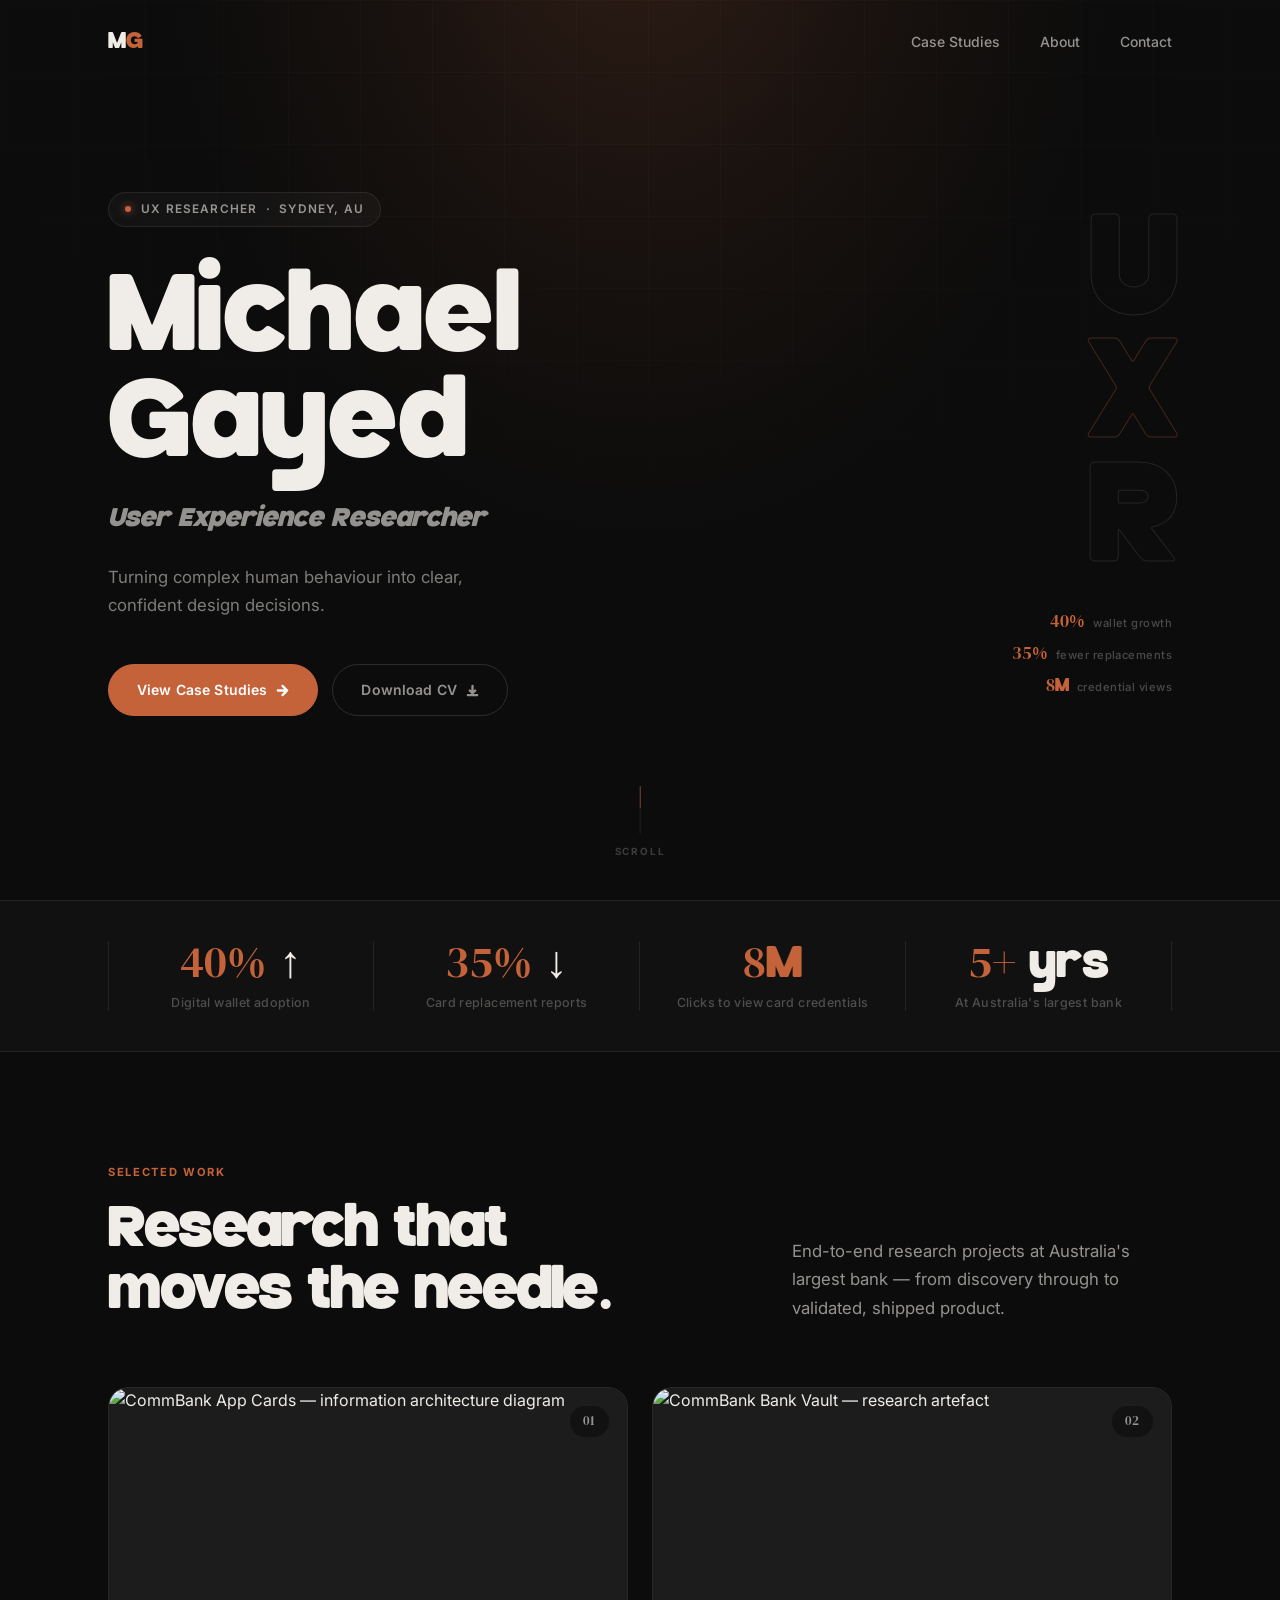
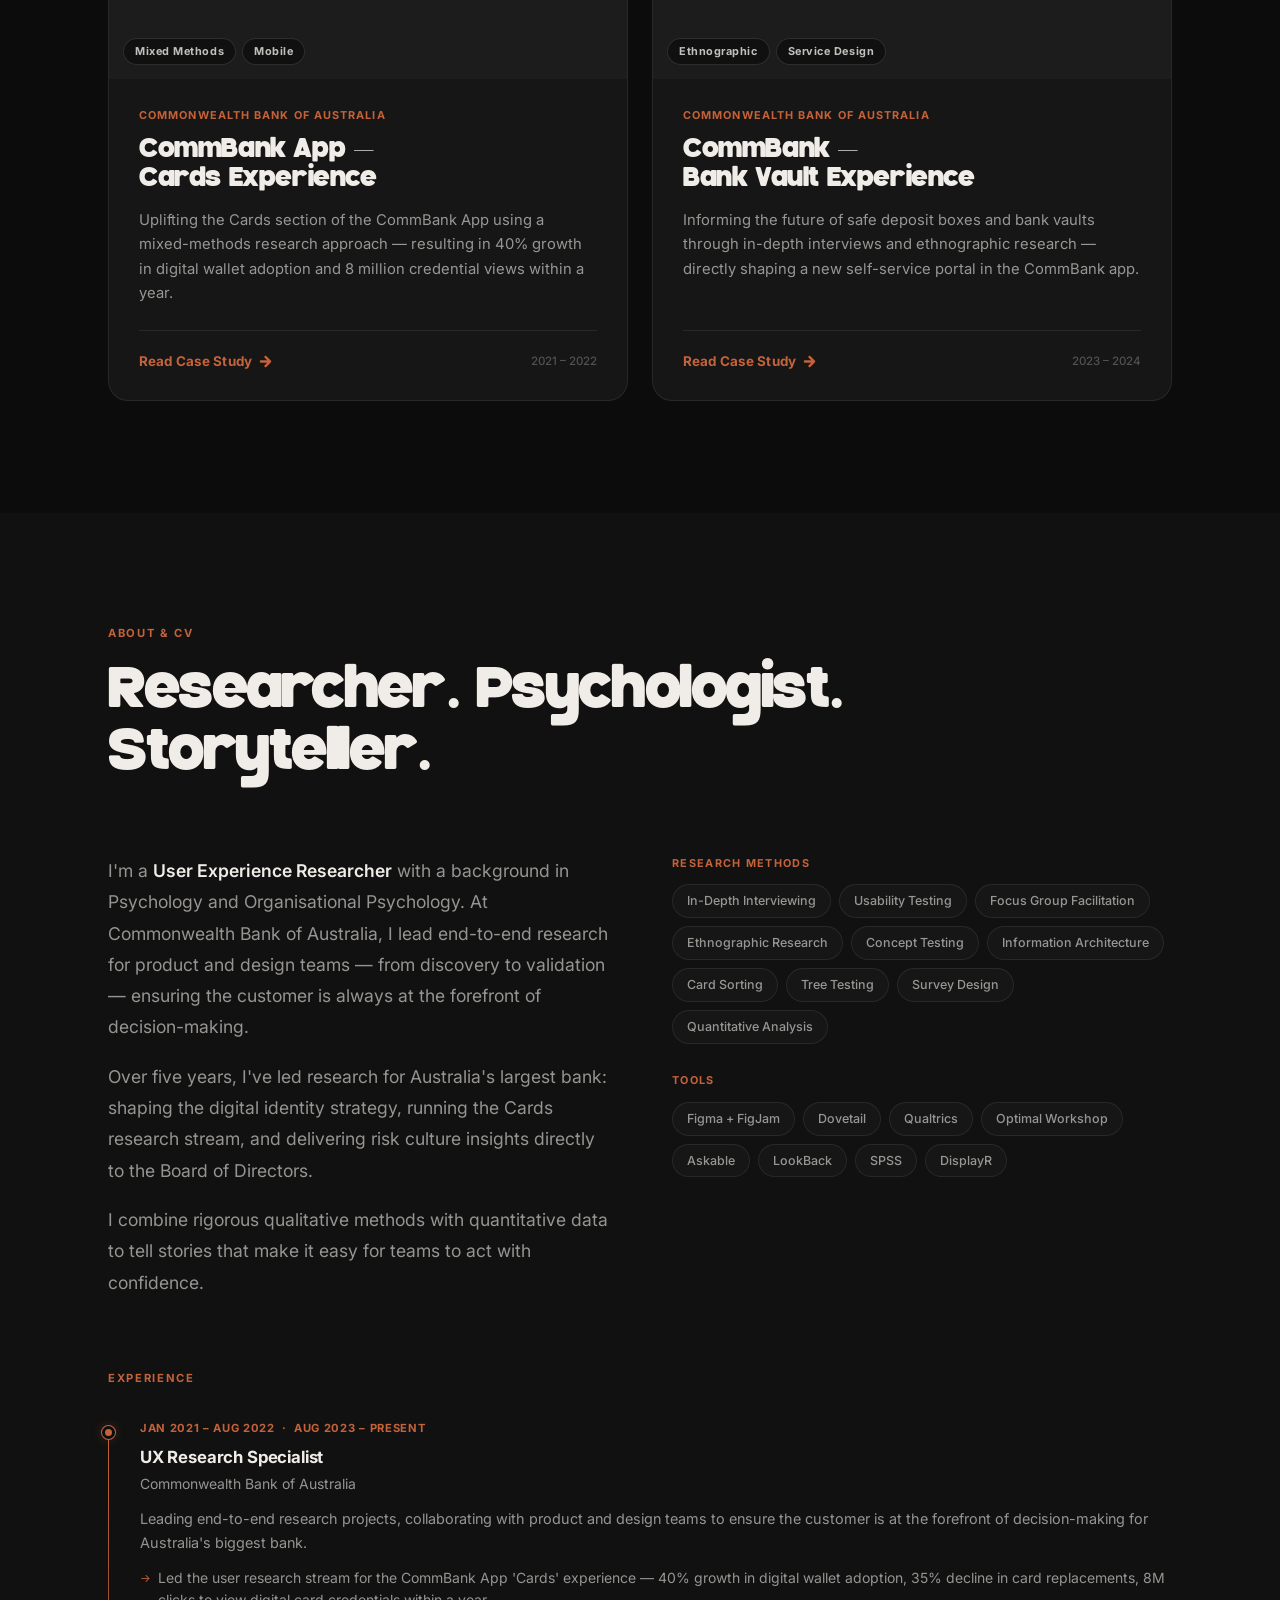
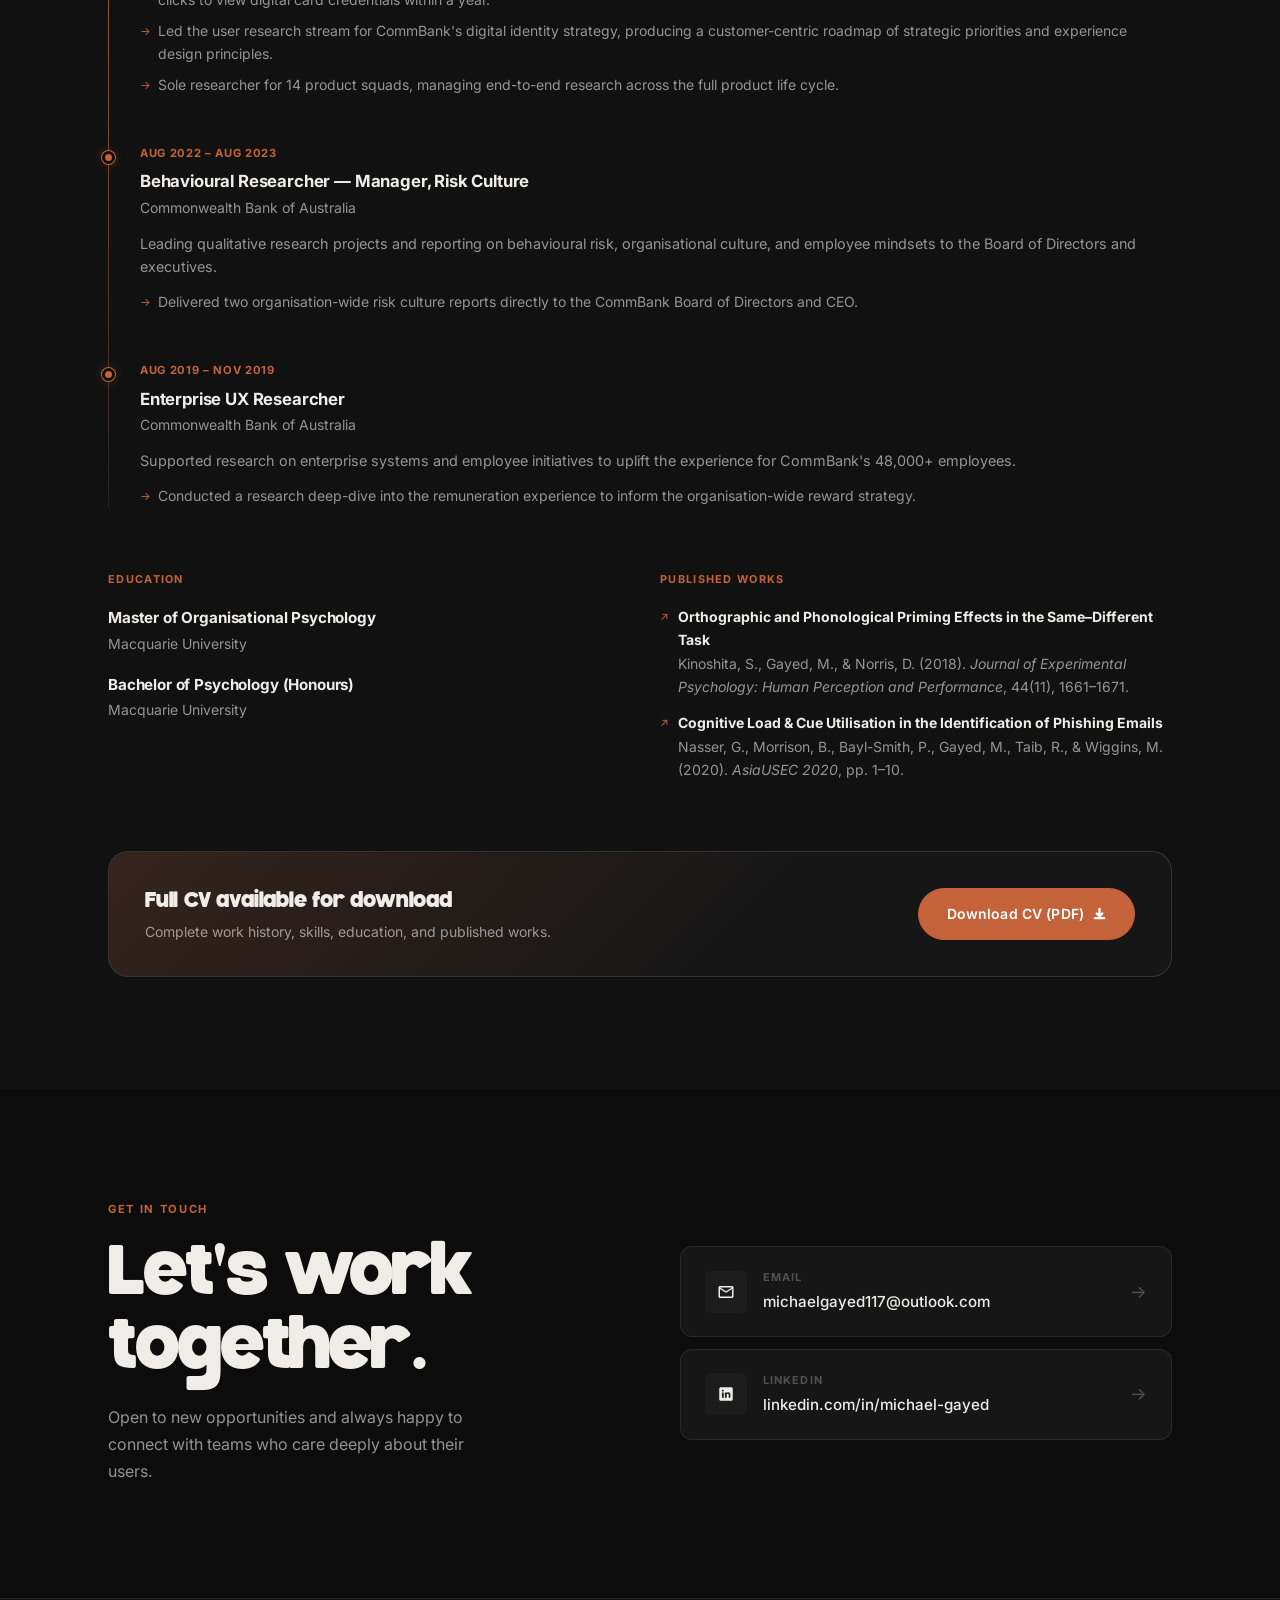
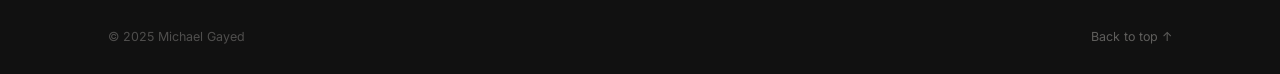
==== commit 70d4f264: "Fix hero text: increase letter-spacing, reorder UXR decoration Co-Authored-By: Claude Sonnet 4.6 <no" ====
--- a/index.html
+++ b/index.html
@@ -60,9 +60,9 @@
         </div>
 
         <div class="hero__visual" aria-hidden="true">
+          <div class="hero__big-num">U</div>
+          <div class="hero__big-num hero__big-num--accent">X</div>
           <div class="hero__big-num">R</div>
-          <div class="hero__big-num hero__big-num--accent">X</div>
-          <div class="hero__big-num">U</div>
           <div class="hero__micro-stats">
             <div class="hero__micro-stat">
               <span class="hero__micro-num">40%</span>
--- a/css/styles.css
+++ b/css/styles.css
@@ -1,3 +1,30 @@
+/* ============================================================
+   CUSTOM FONTS
+   ============================================================ */
+@font-face {
+  font-family: 'Mileast';
+  src: url('../Content/fonts/Mileast.otf') format('opentype');
+  font-weight: 400;
+  font-style: normal;
+  font-display: swap;
+}
+
+@font-face {
+  font-family: 'Mileast';
+  src: url('../Content/fonts/Mileast Italic.otf') format('opentype');
+  font-weight: 400;
+  font-style: italic;
+  font-display: swap;
+}
+
+@font-face {
+  font-family: 'Talina';
+  src: url('../Content/fonts/Talina DEMO.otf') format('opentype');
+  font-weight: 400;
+  font-style: normal;
+  font-display: swap;
+}
+
 /* ============================================================
    DESIGN TOKENS
    ============================================================ */
@@ -23,7 +50,7 @@
   --accent-dark:  #A34E2D;
 
   /* Type */
-  --font-display: 'DM Serif Display', Georgia, serif;
+  --font-display: 'Talina', 'DM Serif Display', Georgia, serif;
   --font-body:    'Inter', -apple-system, BlinkMacSystemFont, sans-serif;
 
   /* Radii */
@@ -301,7 +328,7 @@
   font-size: clamp(4rem, 8.5vw, 8rem);
   font-weight: 400;
   line-height: .98;
-  letter-spacing: -.035em;
+  letter-spacing: .01em;
   color: var(--text);
   margin-bottom: 22px;
 }
